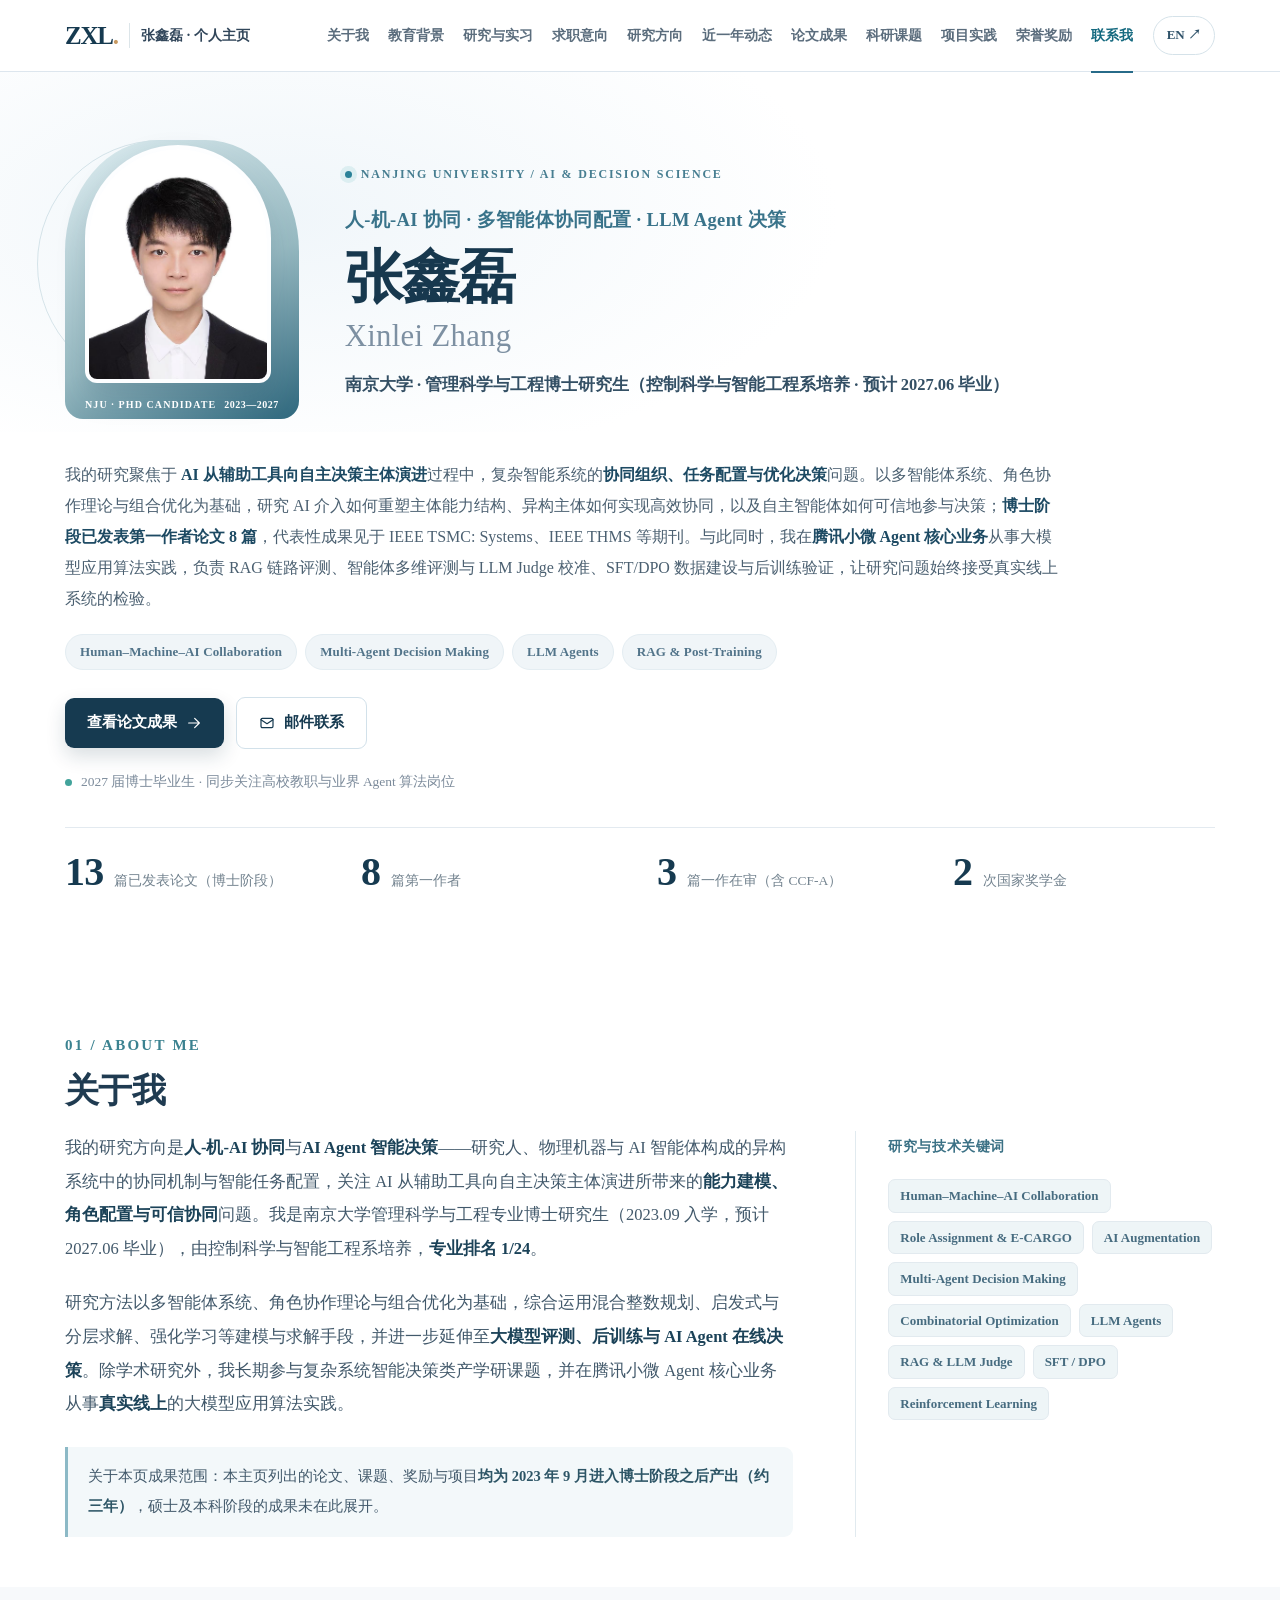
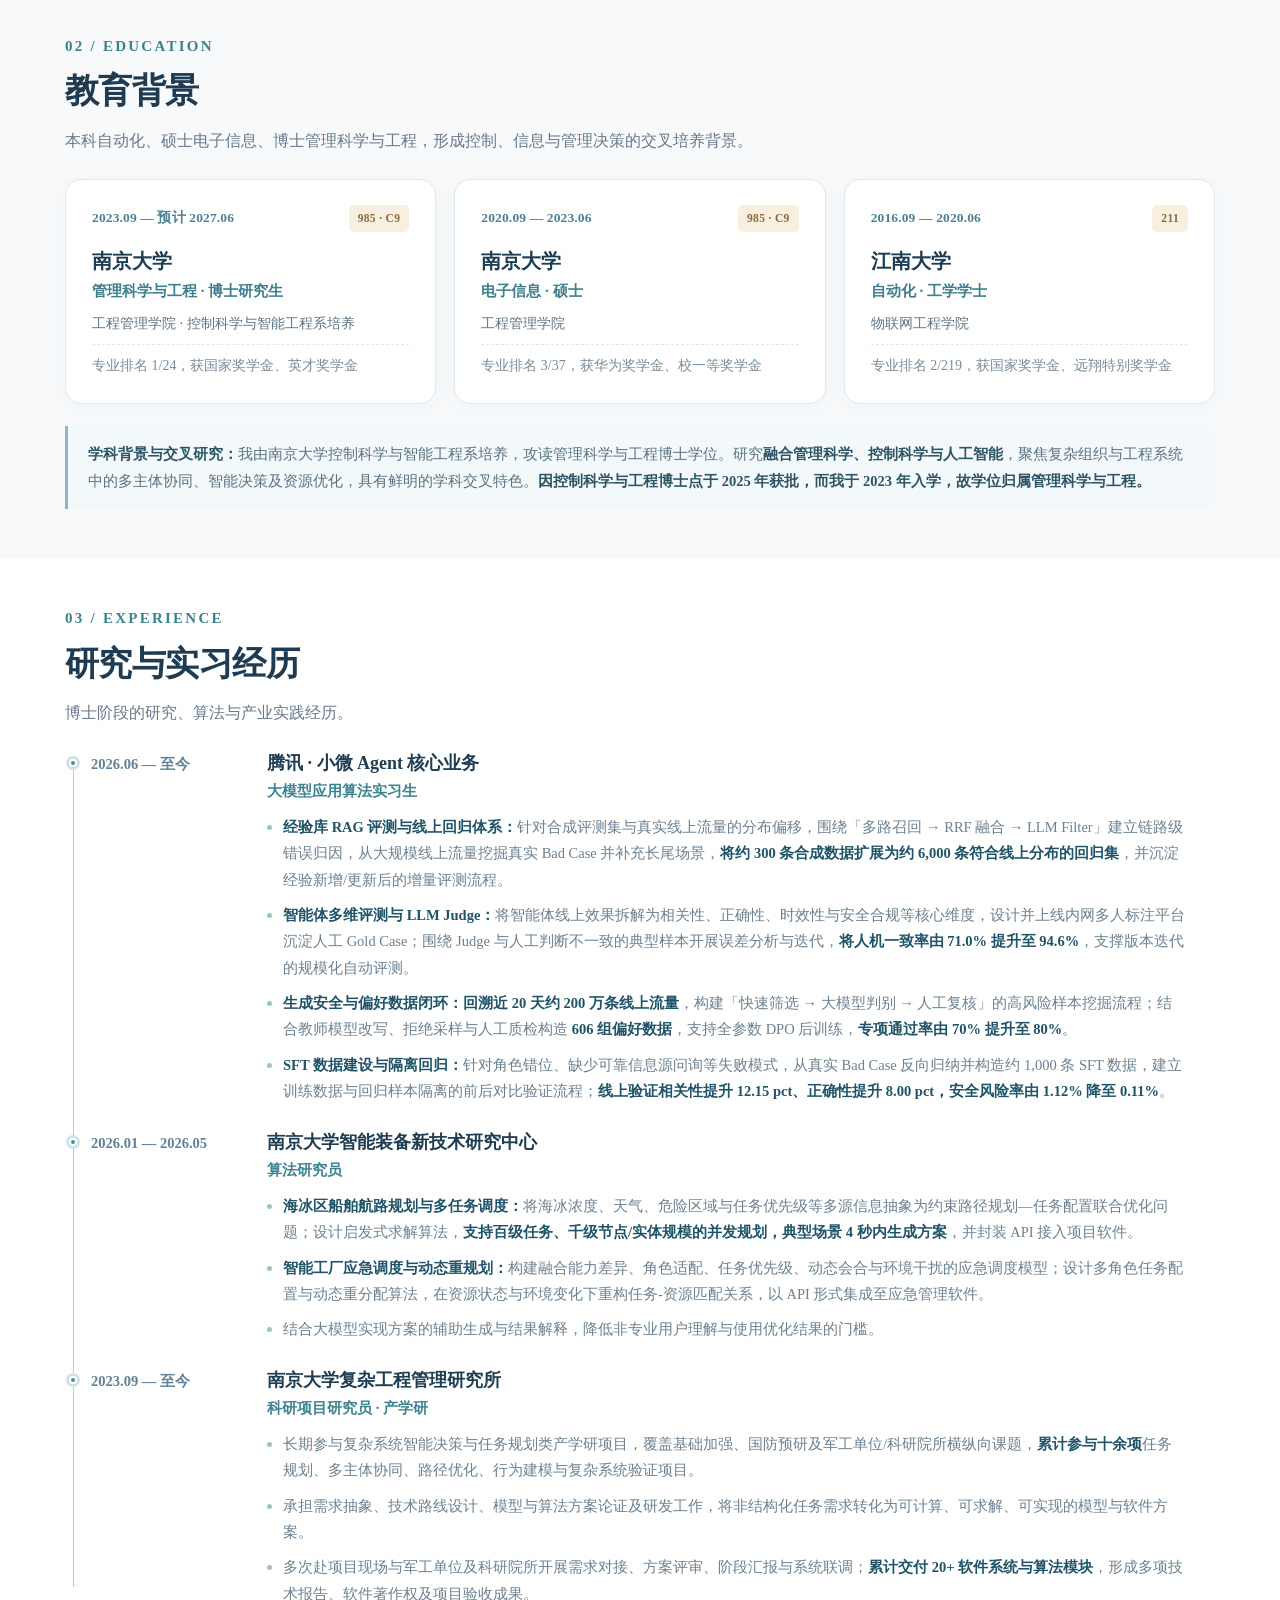
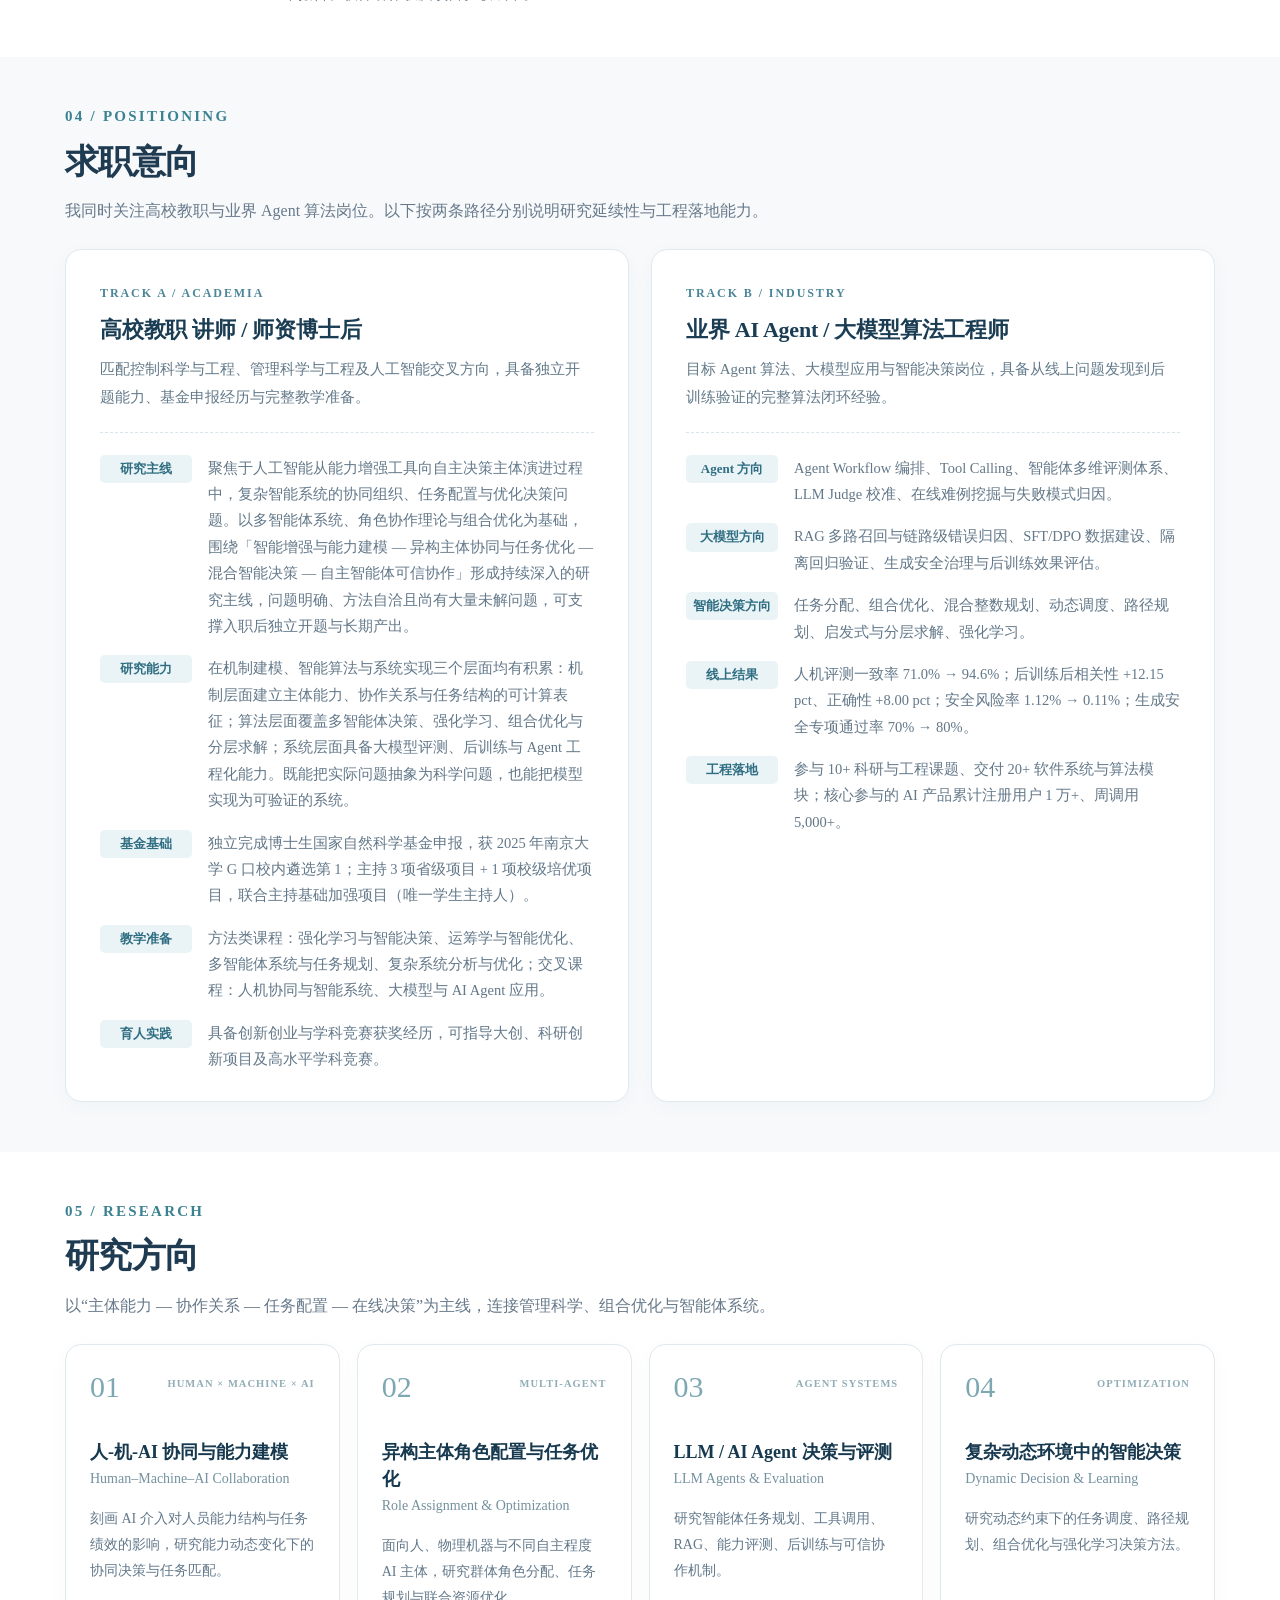
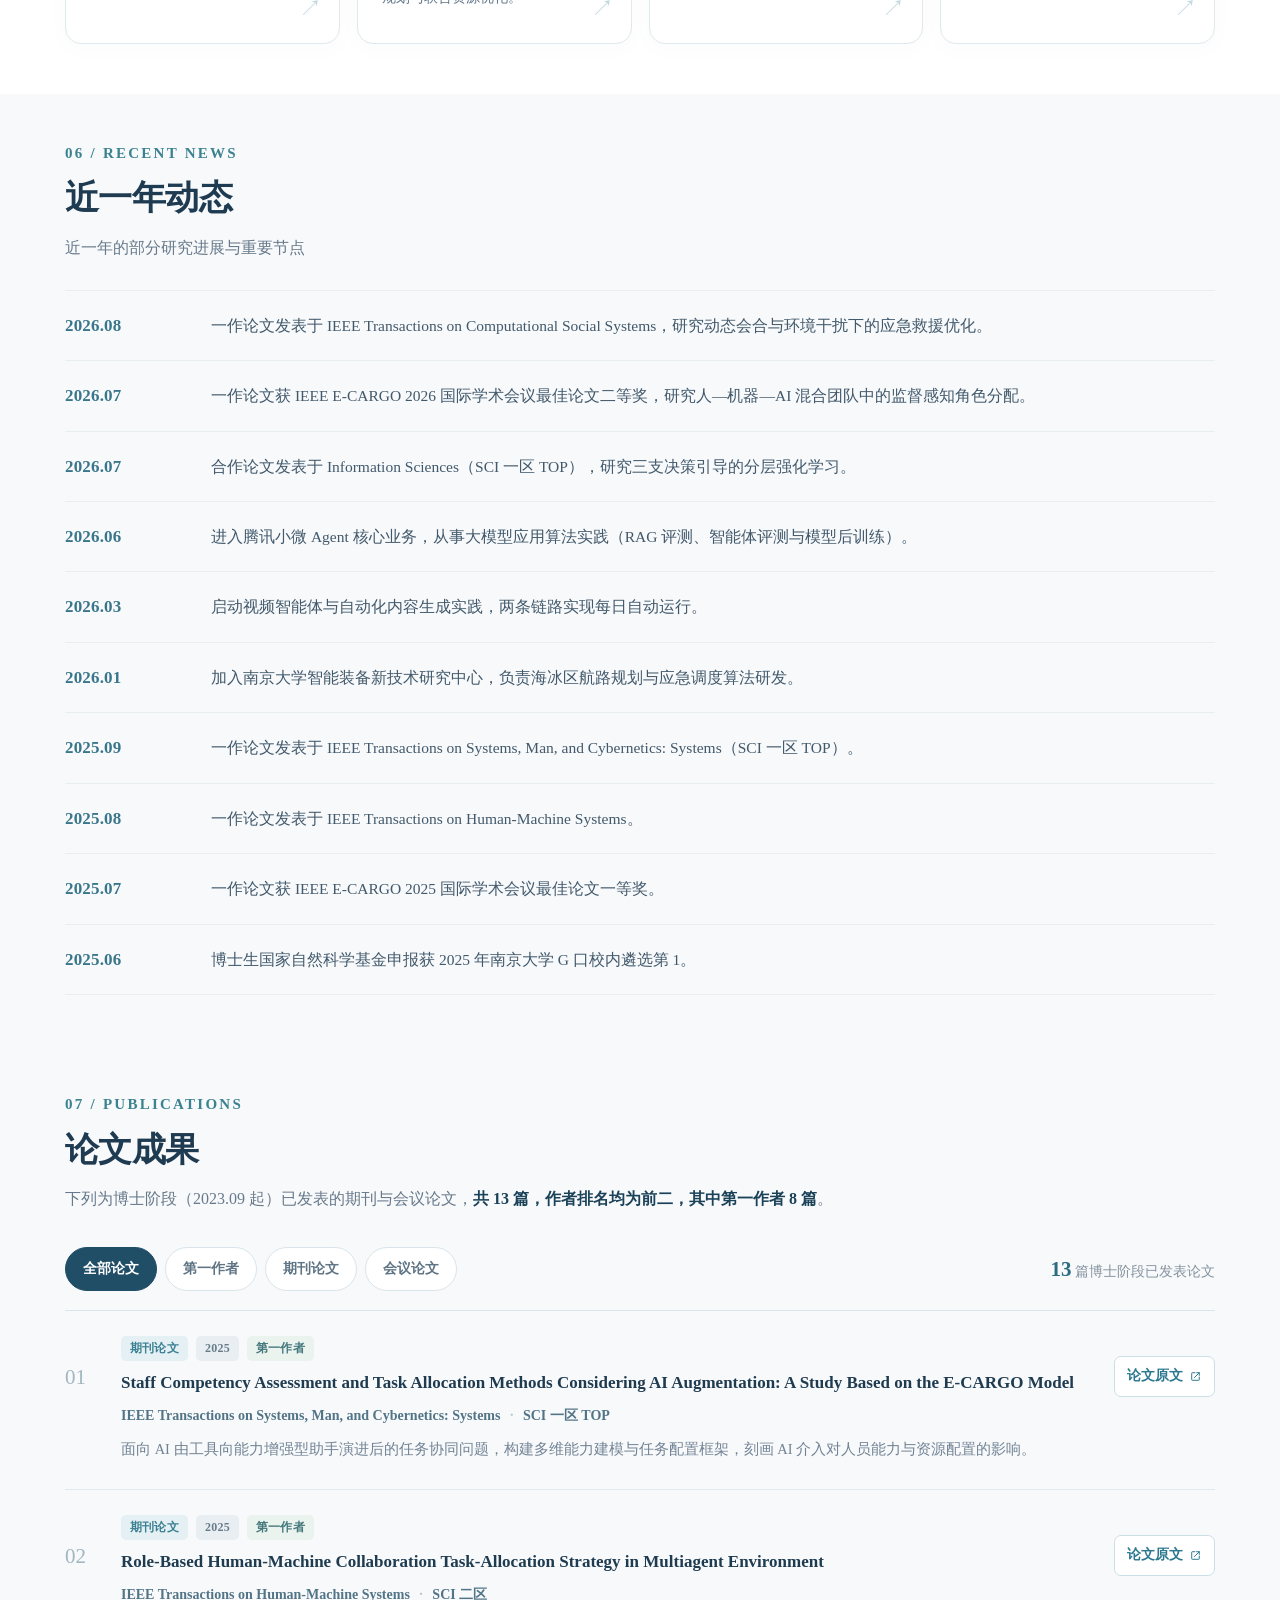
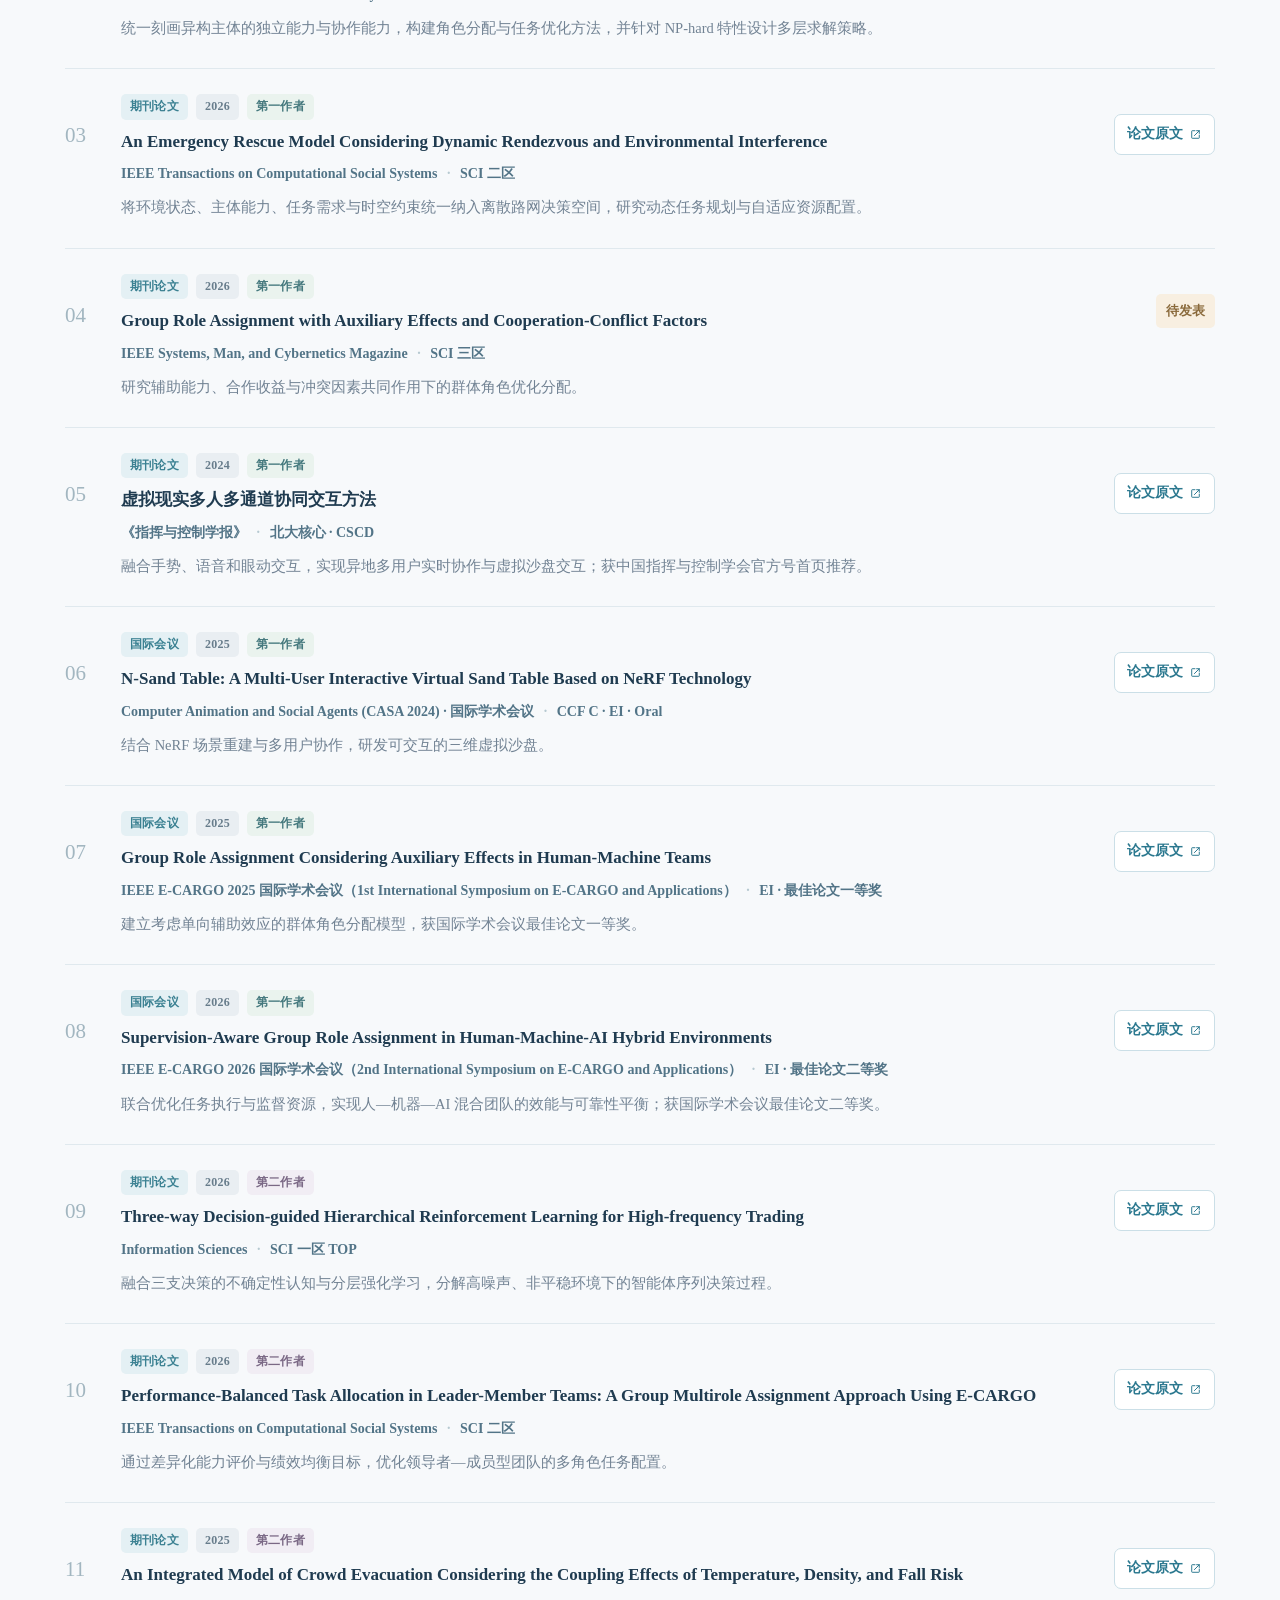
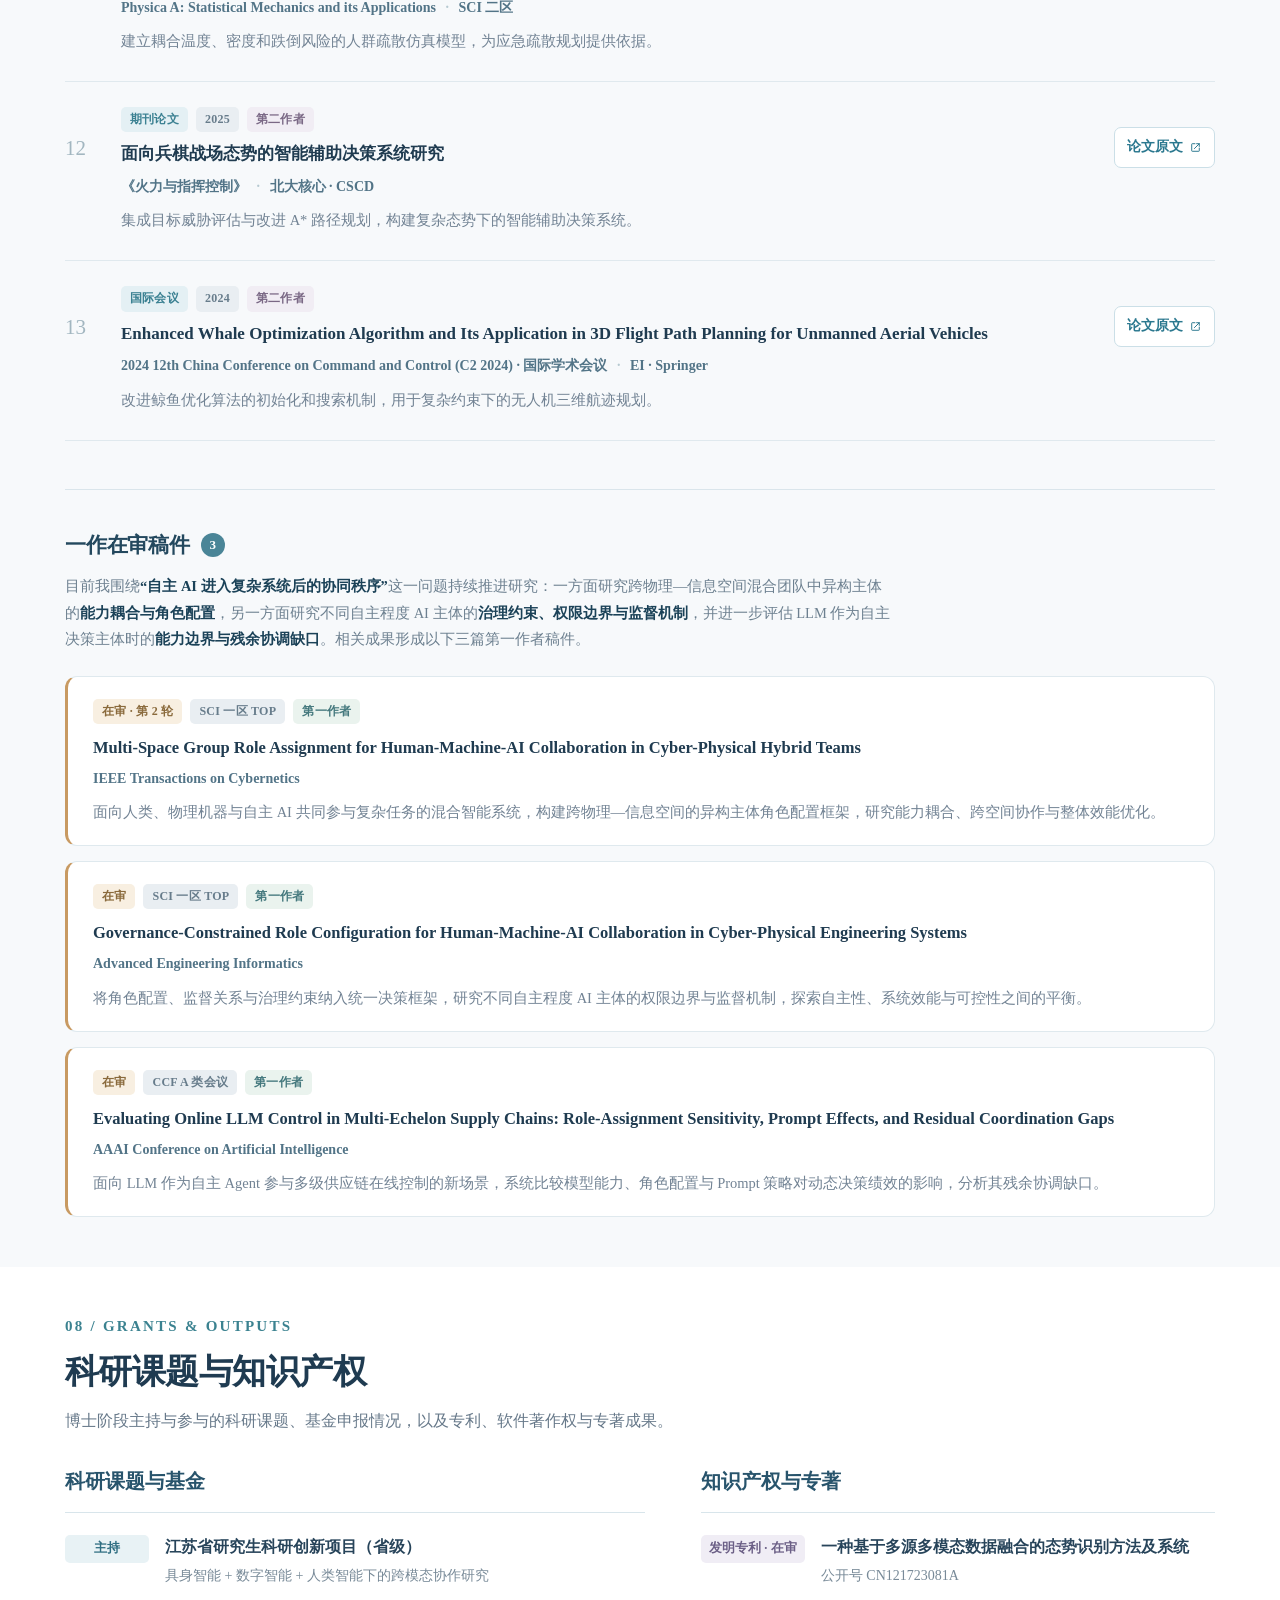
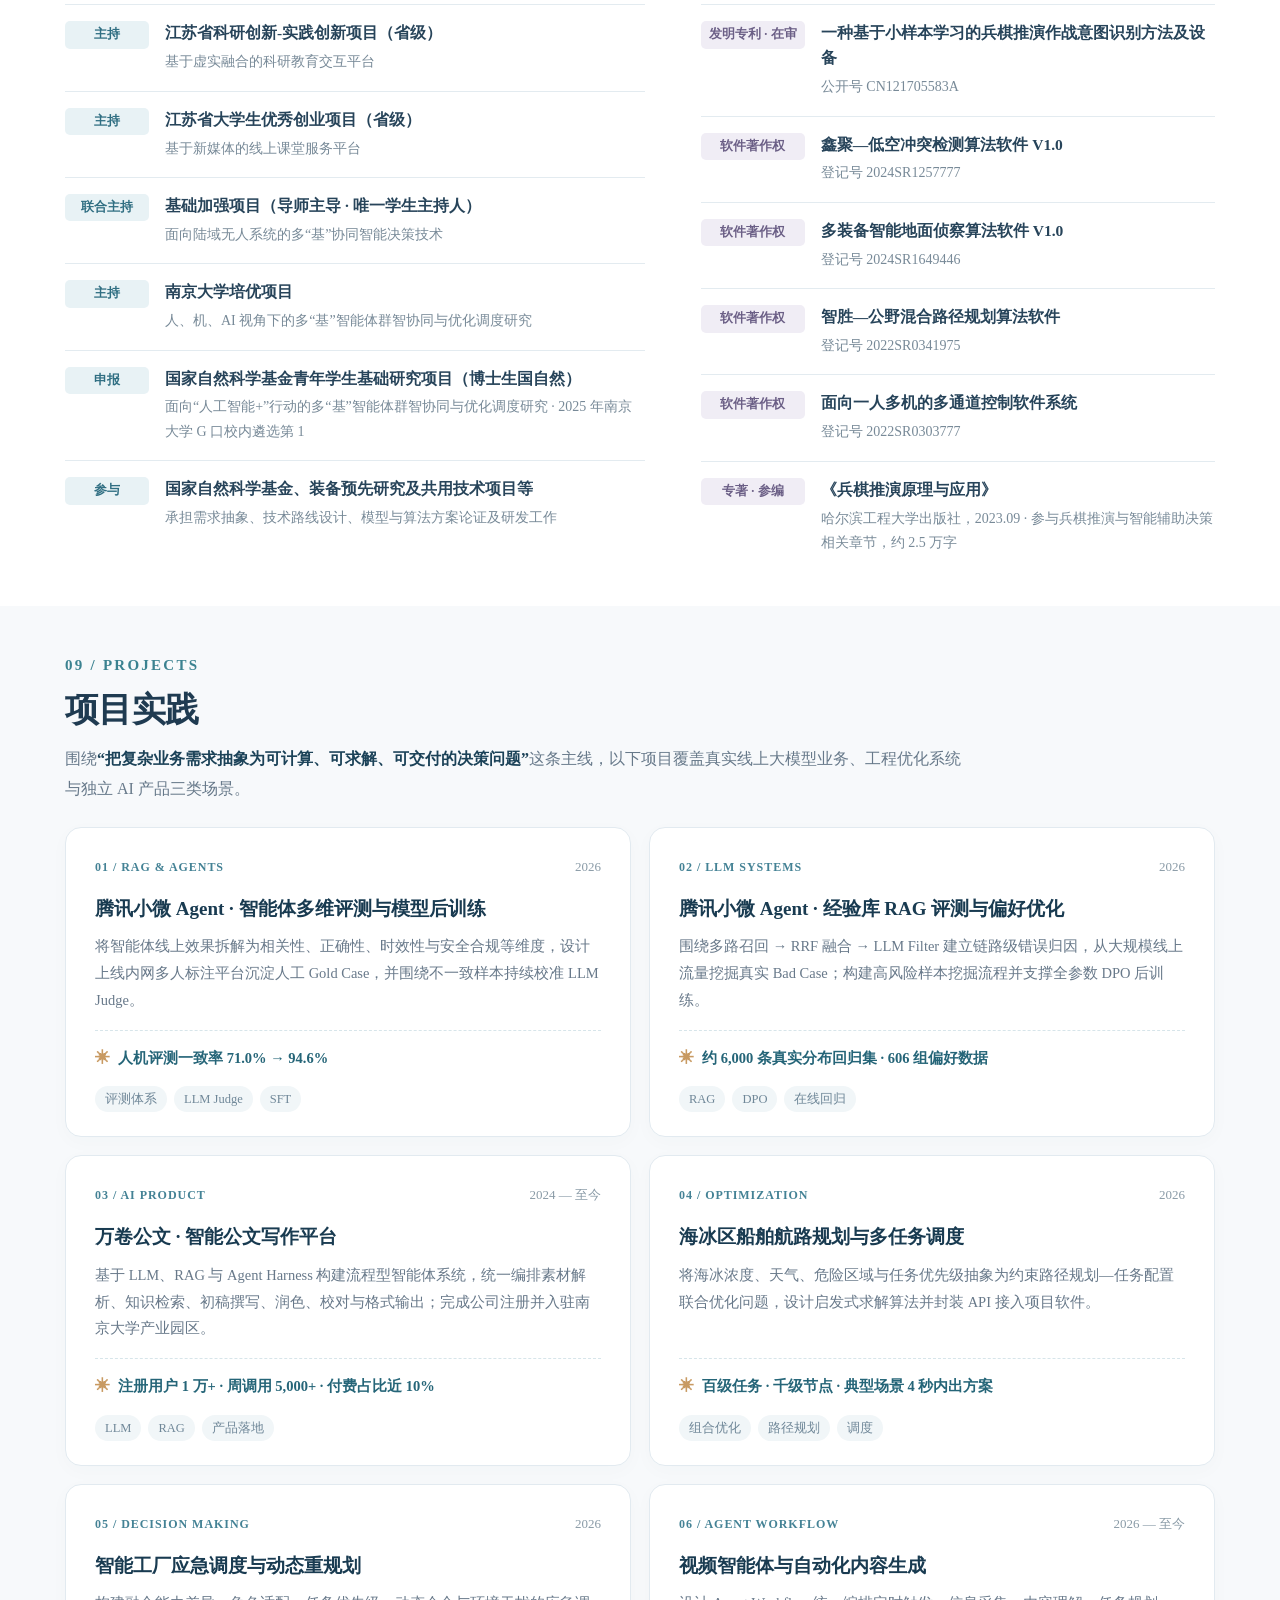
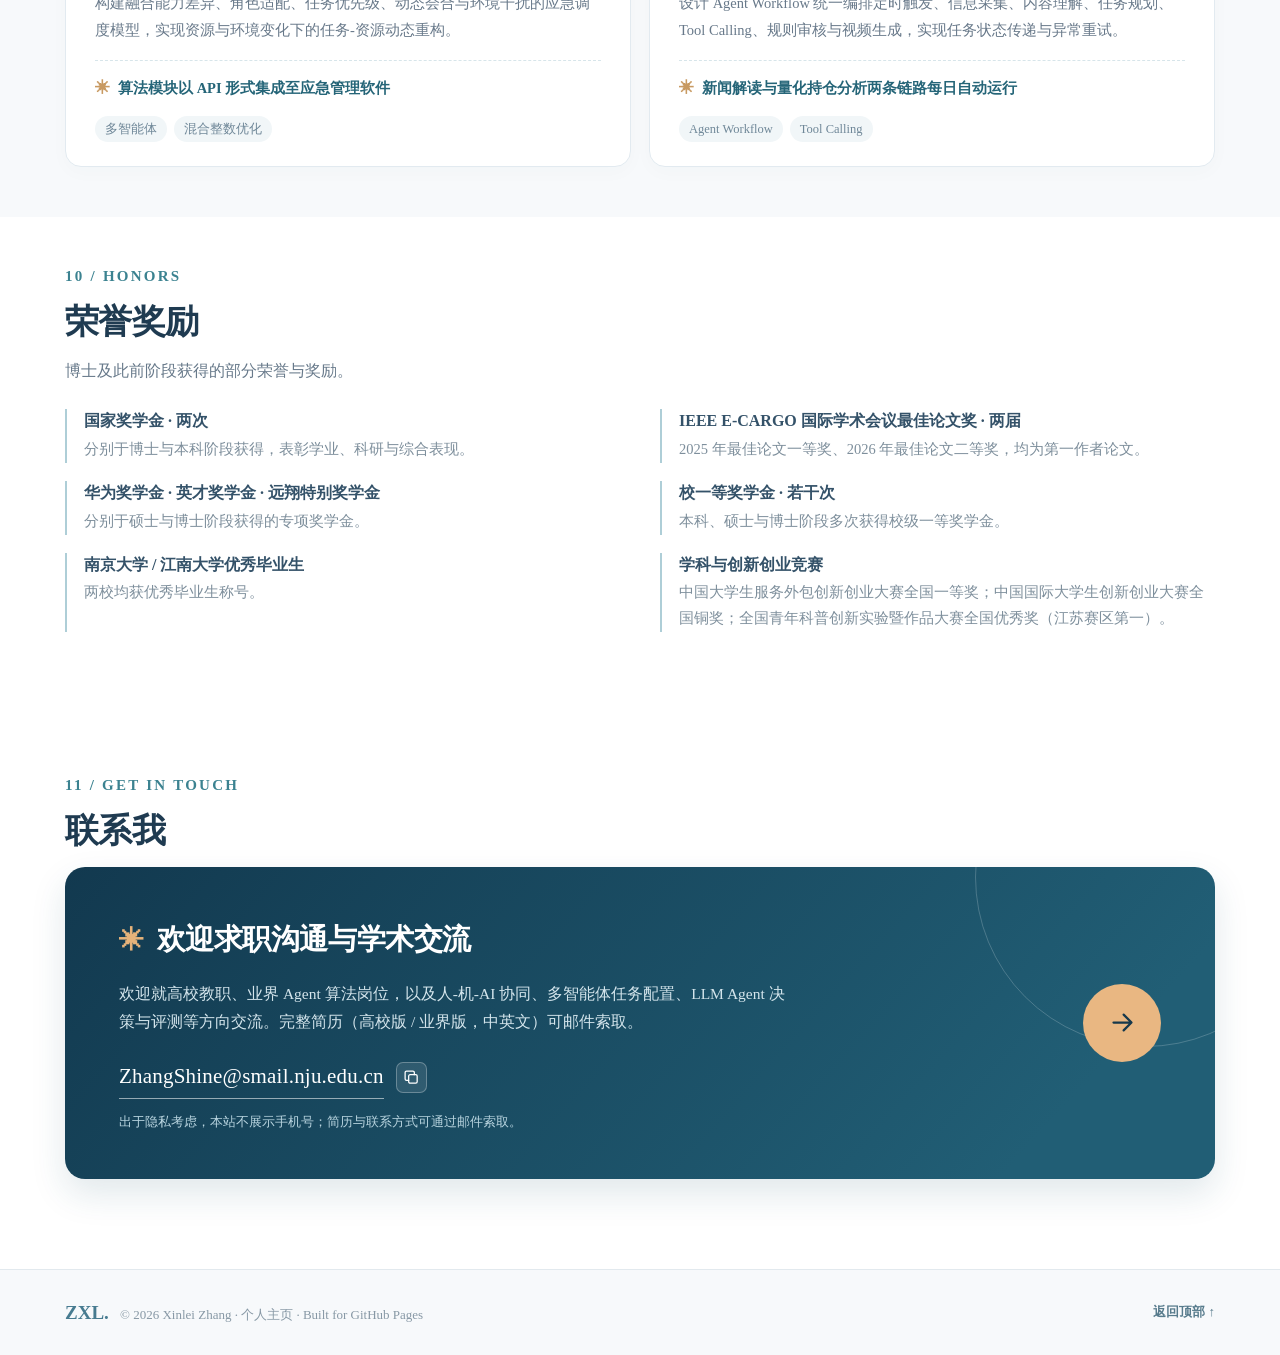
==== index.html @ 76f6b7c1 "个人主页首次发布" ====
<!doctype html>
<html lang="zh-CN">
<head>
<meta charset="UTF-8">
<meta name="viewport" content="width=device-width, initial-scale=1">
<meta name="description" content="我的研究聚焦于 AI 从辅助工具向自主决策主体演进过程中，复杂智能系统的协同组织、任务配置与优化决策问题。以多智能体系统、角色协作理论与组合优化为基础，研究 AI 介入如何重塑主体能力结构、异构主体如何实现高效协同，以及自主智能体如何可信地参与决策；博士阶段已发表第一作者论文 8 篇，代表性成果见于 IEEE TSMC: Systems、IEEE THMS 等期刊。与此同时，我在腾讯小微 Agent 核心业务从事大模型应用算法实践，负责 RAG 链路评测、智能体多维评测与 LLM Judge 校准、SFT/DPO 数据建设与后训练验证，让研究问题始终接受真实线上系统的检验。">
<meta name="theme-color" content="#f6f8fb">
<meta property="og:type" content="profile">
<meta property="og:title" content="张鑫磊 · 个人主页">
<meta property="og:description" content="我的研究聚焦于 AI 从辅助工具向自主决策主体演进过程中，复杂智能系统的协同组织、任务配置与优化决策问题。以多智能体系统、角色协作理论与组合优化为基础，研究 AI 介入如何重塑主体能力结构、异构主体如何实现高效协同，以及自主智能体如何可信地参与决策；博士阶段已发表第一作者论文 8 篇，代表性成果见于 IEEE TSMC: Systems、IEEE THMS 等期刊。与此同时，我在腾讯小微 Agent 核心业务从事大模型应用算法实践，负责 RAG 链路评测、智能体多维评测与 LLM Judge 校准、SFT/DPO 数据建设与后训练验证，让研究问题始终接受真实线上系统的检验。">
<meta property="og:image" content="assets/portrait.jpg">
<title>张鑫磊 · 个人主页</title>
<link rel="icon" type="image/svg+xml" href="assets/favicon.svg">
<link rel="stylesheet" href="style.css">
</head>
<body>
<a href="#main" class="skip-link">跳到主要内容</a>
<div class="reading-progress" id="progress" aria-hidden="true"></div>
<header class="site-header" id="top"><div class="header-inner container">
  <a href="#top" class="brand" aria-label="张鑫磊 home"><span class="brand-mark">ZXL<span class="brand-point">.</span></span><span class="brand-label">张鑫磊 · 个人主页</span></a>
  <nav class="site-nav" aria-label="Primary navigation"><a class="nav-link" href="#about">关于我</a><a class="nav-link" href="#education">教育背景</a><a class="nav-link" href="#experience">研究与实习</a><a class="nav-link" href="#positioning">求职意向</a><a class="nav-link" href="#research">研究方向</a><a class="nav-link" href="#news">近一年动态</a><a class="nav-link" href="#publications">论文成果</a><a class="nav-link" href="#grants">科研课题</a><a class="nav-link" href="#projects">项目实践</a><a class="nav-link" href="#honors">荣誉奖励</a><a class="nav-link" href="#contact">联系我</a></nav>
  <div class="header-actions"><a class="lang-toggle" href="en.html" aria-label="Switch language">EN<span aria-hidden="true"> ↗</span></a><button type="button" class="mobile-toggle" aria-controls="mobile-nav" aria-expanded="false" aria-label="Menu"><span></span><span></span><span></span></button></div>
</div><nav class="mobile-nav" id="mobile-nav" aria-label="Mobile navigation"><a class="nav-link" href="#about">关于我</a><a class="nav-link" href="#education">教育背景</a><a class="nav-link" href="#experience">研究与实习</a><a class="nav-link" href="#positioning">求职意向</a><a class="nav-link" href="#research">研究方向</a><a class="nav-link" href="#news">近一年动态</a><a class="nav-link" href="#publications">论文成果</a><a class="nav-link" href="#grants">科研课题</a><a class="nav-link" href="#projects">项目实践</a><a class="nav-link" href="#honors">荣誉奖励</a><a class="nav-link" href="#contact">联系我</a></nav></header>
<main id="main">
<section class="hero-section container" aria-labelledby="hero-title">
<div class="hero-head">
<div class="hero-visual"><div class="portrait-stage"><div class="portrait-frame"><img src="assets/portrait.jpg" alt="张鑫磊的证件照" width="750" height="1050" fetchpriority="high"></div><div class="portrait-bottom"><span class="portrait-mini">NJU · PHD CANDIDATE</span><span>2023—2027</span></div></div></div>
<div class="hero-identity">
<div class="eyebrow"><span class="eyebrow-dot"></span> NANJING UNIVERSITY  /  AI &amp; DECISION SCIENCE</div>
<div class="hero-introline">人-机-AI 协同 · 多智能体协同配置 · LLM Agent 决策</div>
<h1 id="hero-title">张鑫磊<span class="hero-english">Xinlei Zhang</span></h1>
<p class="hero-role">南京大学 · 管理科学与工程博士研究生（控制科学与智能工程系培养 · 预计 2027.06 毕业）</p>
</div></div>
<div class="hero-copy">
<p class="hero-description">我的研究聚焦于 <strong class="hl">AI 从辅助工具向自主决策主体演进</strong>过程中，复杂智能系统的<strong class="hl">协同组织、任务配置与优化决策</strong>问题。以多智能体系统、角色协作理论与组合优化为基础，研究 AI 介入如何重塑主体能力结构、异构主体如何实现高效协同，以及自主智能体如何可信地参与决策；<strong class="hl">博士阶段已发表第一作者论文 8 篇</strong>，代表性成果见于 IEEE TSMC: Systems、IEEE THMS 等期刊。与此同时，我在<strong class="hl">腾讯小微 Agent 核心业务</strong>从事大模型应用算法实践，负责 RAG 链路评测、智能体多维评测与 LLM Judge 校准、SFT/DPO 数据建设与后训练验证，让研究问题始终接受真实线上系统的检验。</p>
<div class="hero-tags"><span>Human–Machine–AI Collaboration</span><span>Multi-Agent Decision Making</span><span>LLM Agents</span><span>RAG &amp; Post-Training</span></div>
<div class="hero-actions"><a class="btn btn-primary" href="#publications">查看论文成果 <svg viewBox="0 0 24 24" aria-hidden="true"><path d="M4 12h16m-7-7 7 7-7 7"/></svg></a><a class="btn btn-outline" href="mailto:ZhangShine@smail.nju.edu.cn"><svg viewBox="0 0 24 24" aria-hidden="true"><rect x="3" y="5" width="18" height="14" rx="2"/><path d="m3 7 9 6 9-6"/></svg> 邮件联系</a></div>
<div class="hero-footnote"><span class="pulse"></span>2027 届博士毕业生 · 同步关注高校教职与业界 Agent 算法岗位</div>
</div>
<div class="hero-stats"><div class="stat"><strong>13</strong><span>篇已发表论文（博士阶段）</span></div><div class="stat"><strong>8</strong><span>篇第一作者</span></div><div class="stat"><strong>3</strong><span>篇一作在审（含 CCF-A）</span></div><div class="stat"><strong>2</strong><span>次国家奖学金</span></div></div></section>
<section id="about" class="section section-about"><div class="container">
<div class="section-header"><div class="section-number">01 / ABOUT ME</div><h2>关于我</h2></div><div class="about-layout"><div class="about-text"><p>我的研究方向是<strong class="hl">人-机-AI 协同</strong>与<strong class="hl">AI Agent 智能决策</strong>——研究人、物理机器与 AI 智能体构成的异构系统中的协同机制与智能任务配置，关注 AI 从辅助工具向自主决策主体演进所带来的<strong class="hl">能力建模、角色配置与可信协同</strong>问题。我是南京大学管理科学与工程专业博士研究生（2023.09 入学，预计 2027.06 毕业），由控制科学与智能工程系培养，<strong class="hl">专业排名 1/24</strong>。</p><p>研究方法以多智能体系统、角色协作理论与组合优化为基础，综合运用混合整数规划、启发式与分层求解、强化学习等建模与求解手段，并进一步延伸至<strong class="hl">大模型评测、后训练与 AI Agent 在线决策</strong>。除学术研究外，我长期参与复杂系统智能决策类产学研课题，并在腾讯小微 Agent 核心业务从事<strong class="hl">真实线上</strong>的大模型应用算法实践。</p><p class="stage-note">关于本页成果范围：本主页列出的论文、课题、奖励与项目<strong class="hl">均为 2023 年 9 月进入博士阶段之后产出（约三年）</strong>，硕士及本科阶段的成果未在此展开。</p></div><div class="about-aside"><span class="aside-heading">研究与技术关键词</span><div class="tag-cloud"><span>Human–Machine–AI Collaboration</span><span>Role Assignment &amp; E-CARGO</span><span>AI Augmentation</span><span>Multi-Agent Decision Making</span><span>Combinatorial Optimization</span><span>LLM Agents</span><span>RAG &amp; LLM Judge</span><span>SFT / DPO</span><span>Reinforcement Learning</span></div></div></div>
</div></section>
<section id="education" class="section section-soft"><div class="container">
<div class="section-header"><div class="section-number">02 / EDUCATION</div><h2>教育背景</h2></div><p class="section-lead">本科自动化、硕士电子信息、博士管理科学与工程，形成控制、信息与管理决策的交叉培养背景。</p><div class="edu-grid"><article class="edu-card"><div class="edu-top"><span class="edu-years">2023.09 — 预计 2027.06</span><span class="edu-badge">985 · C9</span></div><h3>南京大学</h3><div class="edu-degree">管理科学与工程 · 博士研究生</div><div class="edu-dept">工程管理学院 · 控制科学与智能工程系培养</div><p>专业排名 1/24，获国家奖学金、英才奖学金</p></article><article class="edu-card"><div class="edu-top"><span class="edu-years">2020.09 — 2023.06</span><span class="edu-badge">985 · C9</span></div><h3>南京大学</h3><div class="edu-degree">电子信息 · 硕士</div><div class="edu-dept">工程管理学院</div><p>专业排名 3/37，获华为奖学金、校一等奖学金</p></article><article class="edu-card"><div class="edu-top"><span class="edu-years">2016.09 — 2020.06</span><span class="edu-badge">211</span></div><h3>江南大学</h3><div class="edu-degree">自动化 · 工学学士</div><div class="edu-dept">物联网工程学院</div><p>专业排名 2/219，获国家奖学金、远翔特别奖学金</p></article></div><p class="stage-note edu-note"><strong class="hl">学科背景与交叉研究：</strong>我由南京大学控制科学与智能工程系培养，攻读管理科学与工程博士学位。研究<strong class="hl">融合管理科学、控制科学与人工智能</strong>，聚焦复杂组织与工程系统中的多主体协同、智能决策及资源优化，具有鲜明的学科交叉特色。<strong class="hl">因控制科学与工程博士点于 2025 年获批，而我于 2023 年入学，故学位归属管理科学与工程。</strong></p></div></section>
<section id="experience" class="section"><div class="container">
<div class="section-header"><div class="section-number">03 / EXPERIENCE</div><h2>研究与实习经历</h2></div><p class="section-lead">博士阶段的研究、算法与产业实践经历。</p><div class="timeline timeline-wide"><div class="timeline-item"><div class="timeline-date">2026.06 — 至今</div><div class="timeline-content"><h4>腾讯 · 小微 Agent 核心业务</h4><div class="timeline-role">大模型应用算法实习生</div><ul class="work-points"><li><strong class="hl">经验库 RAG 评测与线上回归体系：</strong>针对合成评测集与真实线上流量的分布偏移，围绕「多路召回 → RRF 融合 → LLM Filter」建立链路级错误归因，从大规模线上流量挖掘真实 Bad Case 并补充长尾场景，<strong class="hl">将约 300 条合成数据扩展为约 6,000 条符合线上分布的回归集</strong>，并沉淀经验新增/更新后的增量评测流程。</li><li><strong class="hl">智能体多维评测与 LLM Judge：</strong>将智能体线上效果拆解为相关性、正确性、时效性与安全合规等核心维度，设计并上线内网多人标注平台沉淀人工 Gold Case；围绕 Judge 与人工判断不一致的典型样本开展误差分析与迭代，<strong class="hl">将人机一致率由 71.0% 提升至 94.6%</strong>，支撑版本迭代的规模化自动评测。</li><li><strong class="hl">生成安全与偏好数据闭环：</strong><strong class="hl">回溯近 20 天约 200 万条线上流量</strong>，构建「快速筛选 → 大模型判别 → 人工复核」的高风险样本挖掘流程；结合教师模型改写、拒绝采样与人工质检构造 <strong class="hl">606 组偏好数据</strong>，支持全参数 DPO 后训练，<strong class="hl">专项通过率由 70% 提升至 80%</strong>。</li><li><strong class="hl">SFT 数据建设与隔离回归：</strong>针对角色错位、缺少可靠信息源问询等失败模式，从真实 Bad Case 反向归纳并构造约 1,000 条 SFT 数据，建立训练数据与回归样本隔离的前后对比验证流程；<strong class="hl">线上验证相关性提升 12.15 pct、正确性提升 8.00 pct，安全风险率由 1.12% 降至 0.11%</strong>。</li></ul></div></div><div class="timeline-item"><div class="timeline-date">2026.01 — 2026.05</div><div class="timeline-content"><h4>南京大学智能装备新技术研究中心</h4><div class="timeline-role">算法研究员</div><ul class="work-points"><li><strong class="hl">海冰区船舶航路规划与多任务调度：</strong>将海冰浓度、天气、危险区域与任务优先级等多源信息抽象为约束路径规划—任务配置联合优化问题；设计启发式求解算法，<strong class="hl">支持百级任务、千级节点/实体规模的并发规划，典型场景 4 秒内生成方案</strong>，并封装 API 接入项目软件。</li><li><strong class="hl">智能工厂应急调度与动态重规划：</strong>构建融合能力差异、角色适配、任务优先级、动态会合与环境干扰的应急调度模型；设计多角色任务配置与动态重分配算法，在资源状态与环境变化下重构任务-资源匹配关系，以 API 形式集成至应急管理软件。</li><li>结合大模型实现方案的辅助生成与结果解释，降低非专业用户理解与使用优化结果的门槛。</li></ul></div></div><div class="timeline-item"><div class="timeline-date">2023.09 — 至今</div><div class="timeline-content"><h4>南京大学复杂工程管理研究所</h4><div class="timeline-role">科研项目研究员 · 产学研</div><ul class="work-points"><li>长期参与复杂系统智能决策与任务规划类产学研项目，覆盖基础加强、国防预研及军工单位/科研院所横纵向课题，<strong class="hl">累计参与十余项</strong>任务规划、多主体协同、路径优化、行为建模与复杂系统验证项目。</li><li>承担需求抽象、技术路线设计、模型与算法方案论证及研发工作，将非结构化任务需求转化为可计算、可求解、可实现的模型与软件方案。</li><li>多次赴项目现场与军工单位及科研院所开展需求对接、方案评审、阶段汇报与系统联调；<strong class="hl">累计交付 20+ 软件系统与算法模块</strong>，形成多项技术报告、软件著作权及项目验收成果。</li></ul></div></div></div></div></section>
<section id="positioning" class="section section-soft"><div class="container">
<div class="section-header"><div class="section-number">04 / POSITIONING</div><h2>求职意向</h2></div><p class="section-lead">我同时关注高校教职与业界 Agent 算法岗位。以下按两条路径分别说明研究延续性与工程落地能力。</p><div class="track-grid"><article class="track-card"><div class="track-eyebrow">TRACK A / ACADEMIA</div><h3>高校教职 讲师 / 师资博士后</h3><p class="track-summary">匹配控制科学与工程、管理科学与工程及人工智能交叉方向，具备独立开题能力、基金申报经历与完整教学准备。</p><ul class="track-list"><li><span class="track-label">研究主线</span><p>聚焦于人工智能从能力增强工具向自主决策主体演进过程中，复杂智能系统的协同组织、任务配置与优化决策问题。以多智能体系统、角色协作理论与组合优化为基础，围绕「智能增强与能力建模 — 异构主体协同与任务优化 — 混合智能决策 — 自主智能体可信协作」形成持续深入的研究主线，问题明确、方法自洽且尚有大量未解问题，可支撑入职后独立开题与长期产出。</p></li><li><span class="track-label">研究能力</span><p>在机制建模、智能算法与系统实现三个层面均有积累：机制层面建立主体能力、协作关系与任务结构的可计算表征；算法层面覆盖多智能体决策、强化学习、组合优化与分层求解；系统层面具备大模型评测、后训练与 Agent 工程化能力。既能把实际问题抽象为科学问题，也能把模型实现为可验证的系统。</p></li><li><span class="track-label">基金基础</span><p>独立完成博士生国家自然科学基金申报，获 2025 年南京大学 G 口校内遴选第 1；主持 3 项省级项目 + 1 项校级培优项目，联合主持基础加强项目（唯一学生主持人）。</p></li><li><span class="track-label">教学准备</span><p>方法类课程：强化学习与智能决策、运筹学与智能优化、多智能体系统与任务规划、复杂系统分析与优化；交叉课程：人机协同与智能系统、大模型与 AI Agent 应用。</p></li><li><span class="track-label">育人实践</span><p>具备创新创业与学科竞赛获奖经历，可指导大创、科研创新项目及高水平学科竞赛。</p></li></ul></article><article class="track-card"><div class="track-eyebrow">TRACK B / INDUSTRY</div><h3>业界 AI Agent / 大模型算法工程师</h3><p class="track-summary">目标 Agent 算法、大模型应用与智能决策岗位，具备从线上问题发现到后训练验证的完整算法闭环经验。</p><ul class="track-list"><li><span class="track-label">Agent 方向</span><p>Agent Workflow 编排、Tool Calling、智能体多维评测体系、LLM Judge 校准、在线难例挖掘与失败模式归因。</p></li><li><span class="track-label">大模型方向</span><p>RAG 多路召回与链路级错误归因、SFT/DPO 数据建设、隔离回归验证、生成安全治理与后训练效果评估。</p></li><li><span class="track-label">智能决策方向</span><p>任务分配、组合优化、混合整数规划、动态调度、路径规划、启发式与分层求解、强化学习。</p></li><li><span class="track-label">线上结果</span><p>人机评测一致率 71.0% → 94.6%；后训练后相关性 +12.15 pct、正确性 +8.00 pct；安全风险率 1.12% → 0.11%；生成安全专项通过率 70% → 80%。</p></li><li><span class="track-label">工程落地</span><p>参与 10+ 科研与工程课题、交付 20+ 软件系统与算法模块；核心参与的 AI 产品累计注册用户 1 万+、周调用 5,000+。</p></li></ul></article></div></div></section>
<section id="research" class="section"><div class="container">
<div class="section-header"><div class="section-number">05 / RESEARCH</div><h2>研究方向</h2></div><p class="section-lead">以“主体能力 — 协作关系 — 任务配置 — 在线决策”为主线，连接管理科学、组合优化与智能体系统。</p><div class="research-grid"><article class="research-card"><div class="research-index">01 <span>HUMAN × MACHINE × AI</span></div><h3>人-机-AI 协同与能力建模</h3><p class="research-en">Human–Machine–AI Collaboration</p><p class="research-desc">刻画 AI 介入对人员能力结构与任务绩效的影响，研究能力动态变化下的协同决策与任务匹配。</p><span class="card-corner" aria-hidden="true">↗</span></article><article class="research-card"><div class="research-index">02 <span>MULTI-AGENT</span></div><h3>异构主体角色配置与任务优化</h3><p class="research-en">Role Assignment &amp; Optimization</p><p class="research-desc">面向人、物理机器与不同自主程度 AI 主体，研究群体角色分配、任务规划与联合资源优化。</p><span class="card-corner" aria-hidden="true">↗</span></article><article class="research-card"><div class="research-index">03 <span>AGENT SYSTEMS</span></div><h3>LLM / AI Agent 决策与评测</h3><p class="research-en">LLM Agents &amp; Evaluation</p><p class="research-desc">研究智能体任务规划、工具调用、RAG、能力评测、后训练与可信协作机制。</p><span class="card-corner" aria-hidden="true">↗</span></article><article class="research-card"><div class="research-index">04 <span>OPTIMIZATION</span></div><h3>复杂动态环境中的智能决策</h3><p class="research-en">Dynamic Decision &amp; Learning</p><p class="research-desc">研究动态约束下的任务调度、路径规划、组合优化与强化学习决策方法。</p><span class="card-corner" aria-hidden="true">↗</span></article></div></div></section>
<section id="news" class="section section-soft"><div class="container"><div class="section-header"><div class="section-number">06 / RECENT NEWS</div><h2>近一年动态</h2></div><p class="section-lead">近一年的部分研究进展与重要节点</p><ol class="news-list"><li class="news-item"><time>2026.08</time><p>一作论文发表于 IEEE Transactions on Computational Social Systems，研究动态会合与环境干扰下的应急救援优化。</p></li><li class="news-item"><time>2026.07</time><p>一作论文获 IEEE E-CARGO 2026 国际学术会议最佳论文二等奖，研究人—机器—AI 混合团队中的监督感知角色分配。</p></li><li class="news-item"><time>2026.07</time><p>合作论文发表于 Information Sciences（SCI 一区 TOP），研究三支决策引导的分层强化学习。</p></li><li class="news-item"><time>2026.06</time><p>进入腾讯小微 Agent 核心业务，从事大模型应用算法实践（RAG 评测、智能体评测与模型后训练）。</p></li><li class="news-item"><time>2026.03</time><p>启动视频智能体与自动化内容生成实践，两条链路实现每日自动运行。</p></li><li class="news-item"><time>2026.01</time><p>加入南京大学智能装备新技术研究中心，负责海冰区航路规划与应急调度算法研发。</p></li><li class="news-item"><time>2025.09</time><p>一作论文发表于 IEEE Transactions on Systems, Man, and Cybernetics: Systems（SCI 一区 TOP）。</p></li><li class="news-item"><time>2025.08</time><p>一作论文发表于 IEEE Transactions on Human-Machine Systems。</p></li><li class="news-item"><time>2025.07</time><p>一作论文获 IEEE E-CARGO 2025 国际学术会议最佳论文一等奖。</p></li><li class="news-item"><time>2025.06</time><p>博士生国家自然科学基金申报获 2025 年南京大学 G 口校内遴选第 1。</p></li></ol></div></section>
<section id="publications" class="section section-soft"><div class="container">
<div class="section-header"><div class="section-number">07 / PUBLICATIONS</div><h2>论文成果</h2></div><p class="section-lead">下列为博士阶段（2023.09 起）已发表的期刊与会议论文，<strong class="hl">共 13 篇，作者排名均为前二，其中第一作者 8 篇</strong>。</p><div class="pub-toolbar"><div class="pub-filters" role="group" aria-label="Publication filters"><button class="filter-btn active" data-filter="all" aria-pressed="true">全部论文</button><button class="filter-btn" data-filter="first" aria-pressed="false">第一作者</button><button class="filter-btn" data-filter="journal" aria-pressed="false">期刊论文</button><button class="filter-btn" data-filter="conference" aria-pressed="false">会议论文</button></div><div class="pub-total"><b id="pub-count">13</b> 篇博士阶段已发表论文</div></div>
<div class="paper-list" id="paper-list"><article class="paper-card" data-category="journal first">
<div class="paper-number">01</div><div class="paper-main"><div class="paper-top"><span class="paper-type">期刊论文</span><span class="paper-year">2025</span><span class="paper-author first">第一作者</span></div>
<h3>Staff Competency Assessment and Task Allocation Methods Considering AI Augmentation: A Study Based on the E-CARGO Model</h3><div class="paper-venue">IEEE Transactions on Systems, Man, and Cybernetics: Systems <span class="venue-separator">·</span> SCI 一区 TOP</div><p class="paper-abstract">面向 AI 由工具向能力增强型助手演进后的任务协同问题，构建多维能力建模与任务配置框架，刻画 AI 介入对人员能力与资源配置的影响。</p></div><div class="paper-action"><a class="paper-link" href="https://doi.org/10.1109/TSMC.2025.3599525" target="_blank" rel="noopener noreferrer">论文原文<svg viewBox="0 0 24 24" aria-hidden="true"><path d="M14 5h5v5M19 5l-9 9"/><path d="M19 13v5a1 1 0 0 1-1 1H6a1 1 0 0 1-1-1V6a1 1 0 0 1 1-1h5"/></svg></a></div>
</article><article class="paper-card" data-category="journal first">
<div class="paper-number">02</div><div class="paper-main"><div class="paper-top"><span class="paper-type">期刊论文</span><span class="paper-year">2025</span><span class="paper-author first">第一作者</span></div>
<h3>Role-Based Human-Machine Collaboration Task-Allocation Strategy in Multiagent Environment</h3><div class="paper-venue">IEEE Transactions on Human-Machine Systems <span class="venue-separator">·</span> SCI 二区</div><p class="paper-abstract">统一刻画异构主体的独立能力与协作能力，构建角色分配与任务优化方法，并针对 NP-hard 特性设计多层求解策略。</p></div><div class="paper-action"><a class="paper-link" href="https://doi.org/10.1109/THMS.2025.3591603" target="_blank" rel="noopener noreferrer">论文原文<svg viewBox="0 0 24 24" aria-hidden="true"><path d="M14 5h5v5M19 5l-9 9"/><path d="M19 13v5a1 1 0 0 1-1 1H6a1 1 0 0 1-1-1V6a1 1 0 0 1 1-1h5"/></svg></a></div>
</article><article class="paper-card" data-category="journal first">
<div class="paper-number">03</div><div class="paper-main"><div class="paper-top"><span class="paper-type">期刊论文</span><span class="paper-year">2026</span><span class="paper-author first">第一作者</span></div>
<h3>An Emergency Rescue Model Considering Dynamic Rendezvous and Environmental Interference</h3><div class="paper-venue">IEEE Transactions on Computational Social Systems <span class="venue-separator">·</span> SCI 二区</div><p class="paper-abstract">将环境状态、主体能力、任务需求与时空约束统一纳入离散路网决策空间，研究动态任务规划与自适应资源配置。</p></div><div class="paper-action"><a class="paper-link" href="https://doi.org/10.1109/TCSS.2026.3724942" target="_blank" rel="noopener noreferrer">论文原文<svg viewBox="0 0 24 24" aria-hidden="true"><path d="M14 5h5v5M19 5l-9 9"/><path d="M19 13v5a1 1 0 0 1-1 1H6a1 1 0 0 1-1-1V6a1 1 0 0 1 1-1h5"/></svg></a></div>
</article><article class="paper-card" data-category="journal first">
<div class="paper-number">04</div><div class="paper-main"><div class="paper-top"><span class="paper-type">期刊论文</span><span class="paper-year">2026</span><span class="paper-author first">第一作者</span></div>
<h3>Group Role Assignment with Auxiliary Effects and Cooperation-Conflict Factors</h3><div class="paper-venue">IEEE Systems, Man, and Cybernetics Magazine <span class="venue-separator">·</span> SCI 三区</div><p class="paper-abstract">研究辅助能力、合作收益与冲突因素共同作用下的群体角色优化分配。</p></div><div class="paper-action"><span class="paper-no-link">待发表</span></div>
</article><article class="paper-card" data-category="journal first">
<div class="paper-number">05</div><div class="paper-main"><div class="paper-top"><span class="paper-type">期刊论文</span><span class="paper-year">2024</span><span class="paper-author first">第一作者</span></div>
<h3>虚拟现实多人多通道协同交互方法</h3><div class="paper-venue">《指挥与控制学报》 <span class="venue-separator">·</span> 北大核心 · CSCD</div><p class="paper-abstract">融合手势、语音和眼动交互，实现异地多用户实时协作与虚拟沙盘交互；获中国指挥与控制学会官方号首页推荐。</p></div><div class="paper-action"><a class="paper-link" href="https://doi.org/10.3969/j.issn.2096-0204.2024.03.0319" target="_blank" rel="noopener noreferrer">论文原文<svg viewBox="0 0 24 24" aria-hidden="true"><path d="M14 5h5v5M19 5l-9 9"/><path d="M19 13v5a1 1 0 0 1-1 1H6a1 1 0 0 1-1-1V6a1 1 0 0 1 1-1h5"/></svg></a></div>
</article><article class="paper-card" data-category="conference first">
<div class="paper-number">06</div><div class="paper-main"><div class="paper-top"><span class="paper-type">国际会议</span><span class="paper-year">2025</span><span class="paper-author first">第一作者</span></div>
<h3>N-Sand Table: A Multi-User Interactive Virtual Sand Table Based on NeRF Technology</h3><div class="paper-venue">Computer Animation and Social Agents (CASA 2024) · 国际学术会议 <span class="venue-separator">·</span> CCF C · EI · Oral</div><p class="paper-abstract">结合 NeRF 场景重建与多用户协作，研发可交互的三维虚拟沙盘。</p></div><div class="paper-action"><a class="paper-link" href="https://doi.org/10.1007/978-981-96-2684-7_3" target="_blank" rel="noopener noreferrer">论文原文<svg viewBox="0 0 24 24" aria-hidden="true"><path d="M14 5h5v5M19 5l-9 9"/><path d="M19 13v5a1 1 0 0 1-1 1H6a1 1 0 0 1-1-1V6a1 1 0 0 1 1-1h5"/></svg></a></div>
</article><article class="paper-card" data-category="conference first">
<div class="paper-number">07</div><div class="paper-main"><div class="paper-top"><span class="paper-type">国际会议</span><span class="paper-year">2025</span><span class="paper-author first">第一作者</span></div>
<h3>Group Role Assignment Considering Auxiliary Effects in Human-Machine Teams</h3><div class="paper-venue">IEEE E-CARGO 2025 国际学术会议（1st International Symposium on E-CARGO and Applications） <span class="venue-separator">·</span> EI · 最佳论文一等奖</div><p class="paper-abstract">建立考虑单向辅助效应的群体角色分配模型，获国际学术会议最佳论文一等奖。</p></div><div class="paper-action"><a class="paper-link" href="https://doi.org/10.1109/E-CARGO65996.2025.11139227" target="_blank" rel="noopener noreferrer">论文原文<svg viewBox="0 0 24 24" aria-hidden="true"><path d="M14 5h5v5M19 5l-9 9"/><path d="M19 13v5a1 1 0 0 1-1 1H6a1 1 0 0 1-1-1V6a1 1 0 0 1 1-1h5"/></svg></a></div>
</article><article class="paper-card" data-category="conference first">
<div class="paper-number">08</div><div class="paper-main"><div class="paper-top"><span class="paper-type">国际会议</span><span class="paper-year">2026</span><span class="paper-author first">第一作者</span></div>
<h3>Supervision-Aware Group Role Assignment in Human-Machine-AI Hybrid Environments</h3><div class="paper-venue">IEEE E-CARGO 2026 国际学术会议（2nd International Symposium on E-CARGO and Applications） <span class="venue-separator">·</span> EI · 最佳论文二等奖</div><p class="paper-abstract">联合优化任务执行与监督资源，实现人—机器—AI 混合团队的效能与可靠性平衡；获国际学术会议最佳论文二等奖。</p></div><div class="paper-action"><a class="paper-link" href="https://doi.org/10.1109/E-CARGO70110.2026.11670812" target="_blank" rel="noopener noreferrer">论文原文<svg viewBox="0 0 24 24" aria-hidden="true"><path d="M14 5h5v5M19 5l-9 9"/><path d="M19 13v5a1 1 0 0 1-1 1H6a1 1 0 0 1-1-1V6a1 1 0 0 1 1-1h5"/></svg></a></div>
</article><article class="paper-card" data-category="journal second">
<div class="paper-number">09</div><div class="paper-main"><div class="paper-top"><span class="paper-type">期刊论文</span><span class="paper-year">2026</span><span class="paper-author second">第二作者</span></div>
<h3>Three-way Decision-guided Hierarchical Reinforcement Learning for High-frequency Trading</h3><div class="paper-venue">Information Sciences <span class="venue-separator">·</span> SCI 一区 TOP</div><p class="paper-abstract">融合三支决策的不确定性认知与分层强化学习，分解高噪声、非平稳环境下的智能体序列决策过程。</p></div><div class="paper-action"><a class="paper-link" href="https://doi.org/10.1016/j.ins.2026.123880" target="_blank" rel="noopener noreferrer">论文原文<svg viewBox="0 0 24 24" aria-hidden="true"><path d="M14 5h5v5M19 5l-9 9"/><path d="M19 13v5a1 1 0 0 1-1 1H6a1 1 0 0 1-1-1V6a1 1 0 0 1 1-1h5"/></svg></a></div>
</article><article class="paper-card" data-category="journal second">
<div class="paper-number">10</div><div class="paper-main"><div class="paper-top"><span class="paper-type">期刊论文</span><span class="paper-year">2026</span><span class="paper-author second">第二作者</span></div>
<h3>Performance-Balanced Task Allocation in Leader-Member Teams: A Group Multirole Assignment Approach Using E-CARGO</h3><div class="paper-venue">IEEE Transactions on Computational Social Systems <span class="venue-separator">·</span> SCI 二区</div><p class="paper-abstract">通过差异化能力评价与绩效均衡目标，优化领导者—成员型团队的多角色任务配置。</p></div><div class="paper-action"><a class="paper-link" href="https://doi.org/10.1109/TCSS.2026.3668139" target="_blank" rel="noopener noreferrer">论文原文<svg viewBox="0 0 24 24" aria-hidden="true"><path d="M14 5h5v5M19 5l-9 9"/><path d="M19 13v5a1 1 0 0 1-1 1H6a1 1 0 0 1-1-1V6a1 1 0 0 1 1-1h5"/></svg></a></div>
</article><article class="paper-card" data-category="journal second">
<div class="paper-number">11</div><div class="paper-main"><div class="paper-top"><span class="paper-type">期刊论文</span><span class="paper-year">2025</span><span class="paper-author second">第二作者</span></div>
<h3>An Integrated Model of Crowd Evacuation Considering the Coupling Effects of Temperature, Density, and Fall Risk</h3><div class="paper-venue">Physica A: Statistical Mechanics and its Applications <span class="venue-separator">·</span> SCI 二区</div><p class="paper-abstract">建立耦合温度、密度和跌倒风险的人群疏散仿真模型，为应急疏散规划提供依据。</p></div><div class="paper-action"><a class="paper-link" href="https://doi.org/10.1016/j.physa.2025.131169" target="_blank" rel="noopener noreferrer">论文原文<svg viewBox="0 0 24 24" aria-hidden="true"><path d="M14 5h5v5M19 5l-9 9"/><path d="M19 13v5a1 1 0 0 1-1 1H6a1 1 0 0 1-1-1V6a1 1 0 0 1 1-1h5"/></svg></a></div>
</article><article class="paper-card" data-category="journal second">
<div class="paper-number">12</div><div class="paper-main"><div class="paper-top"><span class="paper-type">期刊论文</span><span class="paper-year">2025</span><span class="paper-author second">第二作者</span></div>
<h3>面向兵棋战场态势的智能辅助决策系统研究</h3><div class="paper-venue">《火力与指挥控制》 <span class="venue-separator">·</span> 北大核心 · CSCD</div><p class="paper-abstract">集成目标威胁评估与改进 A* 路径规划，构建复杂态势下的智能辅助决策系统。</p></div><div class="paper-action"><a class="paper-link" href="https://doi.org/10.3969/j.issn.1002-0640.2025.12.019" target="_blank" rel="noopener noreferrer">论文原文<svg viewBox="0 0 24 24" aria-hidden="true"><path d="M14 5h5v5M19 5l-9 9"/><path d="M19 13v5a1 1 0 0 1-1 1H6a1 1 0 0 1-1-1V6a1 1 0 0 1 1-1h5"/></svg></a></div>
</article><article class="paper-card" data-category="conference second">
<div class="paper-number">13</div><div class="paper-main"><div class="paper-top"><span class="paper-type">国际会议</span><span class="paper-year">2024</span><span class="paper-author second">第二作者</span></div>
<h3>Enhanced Whale Optimization Algorithm and Its Application in 3D Flight Path Planning for Unmanned Aerial Vehicles</h3><div class="paper-venue">2024 12th China Conference on Command and Control (C2 2024) · 国际学术会议 <span class="venue-separator">·</span> EI · Springer</div><p class="paper-abstract">改进鲸鱼优化算法的初始化和搜索机制，用于复杂约束下的无人机三维航迹规划。</p></div><div class="paper-action"><a class="paper-link" href="https://doi.org/10.1007/978-981-97-7774-7_11" target="_blank" rel="noopener noreferrer">论文原文<svg viewBox="0 0 24 24" aria-hidden="true"><path d="M14 5h5v5M19 5l-9 9"/><path d="M19 13v5a1 1 0 0 1-1 1H6a1 1 0 0 1-1-1V6a1 1 0 0 1 1-1h5"/></svg></a></div>
</article></div>
<div class="review-block"><h3 class="review-heading">一作在审稿件<span class="review-count">3</span></h3><p class="review-lead">目前我围绕<strong class="hl">“自主 AI 进入复杂系统后的协同秩序”</strong>这一问题持续推进研究：一方面研究跨物理—信息空间混合团队中异构主体的<strong class="hl">能力耦合与角色配置</strong>，另一方面研究不同自主程度 AI 主体的<strong class="hl">治理约束、权限边界与监督机制</strong>，并进一步评估 LLM 作为自主决策主体时的<strong class="hl">能力边界与残余协调缺口</strong>。相关成果形成以下三篇第一作者稿件。</p><div class="review-grid"><article class="review-card"><div class="review-top"><span class="review-status">在审 · 第 2 轮</span><span class="review-rating">SCI 一区 TOP</span><span class="paper-author first">第一作者</span></div><h4>Multi-Space Group Role Assignment for Human-Machine-AI Collaboration in Cyber-Physical Hybrid Teams</h4><div class="paper-venue">IEEE Transactions on Cybernetics</div><p class="paper-abstract">面向人类、物理机器与自主 AI 共同参与复杂任务的混合智能系统，构建跨物理—信息空间的异构主体角色配置框架，研究能力耦合、跨空间协作与整体效能优化。</p></article><article class="review-card"><div class="review-top"><span class="review-status">在审</span><span class="review-rating">SCI 一区 TOP</span><span class="paper-author first">第一作者</span></div><h4>Governance-Constrained Role Configuration for Human-Machine-AI Collaboration in Cyber-Physical Engineering Systems</h4><div class="paper-venue">Advanced Engineering Informatics</div><p class="paper-abstract">将角色配置、监督关系与治理约束纳入统一决策框架，研究不同自主程度 AI 主体的权限边界与监督机制，探索自主性、系统效能与可控性之间的平衡。</p></article><article class="review-card"><div class="review-top"><span class="review-status">在审</span><span class="review-rating">CCF A 类会议</span><span class="paper-author first">第一作者</span></div><h4>Evaluating Online LLM Control in Multi-Echelon Supply Chains: Role-Assignment Sensitivity, Prompt Effects, and Residual Coordination Gaps</h4><div class="paper-venue">AAAI Conference on Artificial Intelligence</div><p class="paper-abstract">面向 LLM 作为自主 Agent 参与多级供应链在线控制的新场景，系统比较模型能力、角色配置与 Prompt 策略对动态决策绩效的影响，分析其残余协调缺口。</p></article></div></div></div></section>
<section id="grants" class="section"><div class="container"><div class="section-header"><div class="section-number">08 / GRANTS &amp; OUTPUTS</div><h2>科研课题与知识产权</h2></div><p class="section-lead">博士阶段主持与参与的科研课题、基金申报情况，以及专利、软件著作权与专著成果。</p>
<div class="grant-layout"><div class="grant-panel"><h3 class="panel-heading">科研课题与基金</h3><ul class="grant-list"><li><span class="grant-role">主持</span><div class="grant-body"><strong>江苏省研究生科研创新项目（省级）</strong><p>具身智能 + 数字智能 + 人类智能下的跨模态协作研究</p></div></li><li><span class="grant-role">主持</span><div class="grant-body"><strong>江苏省科研创新-实践创新项目（省级）</strong><p>基于虚实融合的科研教育交互平台</p></div></li><li><span class="grant-role">主持</span><div class="grant-body"><strong>江苏省大学生优秀创业项目（省级）</strong><p>基于新媒体的线上课堂服务平台</p></div></li><li><span class="grant-role">联合主持</span><div class="grant-body"><strong>基础加强项目（导师主导 · 唯一学生主持人）</strong><p>面向陆域无人系统的多“基”协同智能决策技术</p></div></li><li><span class="grant-role">主持</span><div class="grant-body"><strong>南京大学培优项目</strong><p>人、机、AI 视角下的多“基”智能体群智协同与优化调度研究</p></div></li><li><span class="grant-role">申报</span><div class="grant-body"><strong>国家自然科学基金青年学生基础研究项目（博士生国自然）</strong><p>面向“人工智能+”行动的多“基”智能体群智协同与优化调度研究 · 2025 年南京大学 G 口校内遴选第 1</p></div></li><li><span class="grant-role">参与</span><div class="grant-body"><strong>国家自然科学基金、装备预先研究及共用技术项目等</strong><p>承担需求抽象、技术路线设计、模型与算法方案论证及研发工作</p></div></li></ul></div><div class="grant-panel"><h3 class="panel-heading">知识产权与专著</h3><ul class="grant-list output-list"><li><span class="output-kind">发明专利 · 在审</span><div class="grant-body"><strong>一种基于多源多模态数据融合的态势识别方法及系统</strong><p>公开号 CN121723081A</p></div></li><li><span class="output-kind">发明专利 · 在审</span><div class="grant-body"><strong>一种基于小样本学习的兵棋推演作战意图识别方法及设备</strong><p>公开号 CN121705583A</p></div></li><li><span class="output-kind">软件著作权</span><div class="grant-body"><strong>鑫聚—低空冲突检测算法软件 V1.0</strong><p>登记号 2024SR1257777</p></div></li><li><span class="output-kind">软件著作权</span><div class="grant-body"><strong>多装备智能地面侦察算法软件 V1.0</strong><p>登记号 2024SR1649446</p></div></li><li><span class="output-kind">软件著作权</span><div class="grant-body"><strong>智胜—公野混合路径规划算法软件</strong><p>登记号 2022SR0341975</p></div></li><li><span class="output-kind">软件著作权</span><div class="grant-body"><strong>面向一人多机的多通道控制软件系统</strong><p>登记号 2022SR0303777</p></div></li><li><span class="output-kind">专著 · 参编</span><div class="grant-body"><strong>《兵棋推演原理与应用》</strong><p>哈尔滨工程大学出版社，2023.09 · 参与兵棋推演与智能辅助决策相关章节，约 2.5 万字</p></div></li></ul></div></div></div></section>
<section id="projects" class="section section-soft"><div class="container"><div class="section-header"><div class="section-number">09 / PROJECTS</div><h2>项目实践</h2></div><p class="section-lead">围绕<strong class="hl">“把复杂业务需求抽象为可计算、可求解、可交付的决策问题”</strong>这条主线，以下项目覆盖真实线上大模型业务、工程优化系统与独立 AI 产品三类场景。</p><div class="project-grid"><article class="project-card"><div class="project-head"><span class="project-index">01 / RAG &amp; AGENTS</span><span class="project-date">2026</span></div><h3>腾讯小微 Agent · 智能体多维评测与模型后训练</h3><p class="project-text">将智能体线上效果拆解为相关性、正确性、时效性与安全合规等维度，设计上线内网多人标注平台沉淀人工 Gold Case，并围绕不一致样本持续校准 LLM Judge。</p><div class="project-impact"><span class="impact-symbol">✳</span>人机评测一致率 71.0% → 94.6%</div><div class="project-tags"><span>评测体系</span><span>LLM Judge</span><span>SFT</span></div></article><article class="project-card"><div class="project-head"><span class="project-index">02 / LLM SYSTEMS</span><span class="project-date">2026</span></div><h3>腾讯小微 Agent · 经验库 RAG 评测与偏好优化</h3><p class="project-text">围绕多路召回 → RRF 融合 → LLM Filter 建立链路级错误归因，从大规模线上流量挖掘真实 Bad Case；构建高风险样本挖掘流程并支撑全参数 DPO 后训练。</p><div class="project-impact"><span class="impact-symbol">✳</span>约 6,000 条真实分布回归集 · 606 组偏好数据</div><div class="project-tags"><span>RAG</span><span>DPO</span><span>在线回归</span></div></article><article class="project-card"><div class="project-head"><span class="project-index">03 / AI PRODUCT</span><span class="project-date">2024 — 至今</span></div><h3>万卷公文 · 智能公文写作平台</h3><p class="project-text">基于 LLM、RAG 与 Agent Harness 构建流程型智能体系统，统一编排素材解析、知识检索、初稿撰写、润色、校对与格式输出；完成公司注册并入驻南京大学产业园区。</p><div class="project-impact"><span class="impact-symbol">✳</span>注册用户 1 万+ · 周调用 5,000+ · 付费占比近 10%</div><div class="project-tags"><span>LLM</span><span>RAG</span><span>产品落地</span></div></article><article class="project-card"><div class="project-head"><span class="project-index">04 / OPTIMIZATION</span><span class="project-date">2026</span></div><h3>海冰区船舶航路规划与多任务调度</h3><p class="project-text">将海冰浓度、天气、危险区域与任务优先级抽象为约束路径规划—任务配置联合优化问题，设计启发式求解算法并封装 API 接入项目软件。</p><div class="project-impact"><span class="impact-symbol">✳</span>百级任务 · 千级节点 · 典型场景 4 秒内出方案</div><div class="project-tags"><span>组合优化</span><span>路径规划</span><span>调度</span></div></article><article class="project-card"><div class="project-head"><span class="project-index">05 / DECISION MAKING</span><span class="project-date">2026</span></div><h3>智能工厂应急调度与动态重规划</h3><p class="project-text">构建融合能力差异、角色适配、任务优先级、动态会合与环境干扰的应急调度模型，实现资源与环境变化下的任务-资源动态重构。</p><div class="project-impact"><span class="impact-symbol">✳</span>算法模块以 API 形式集成至应急管理软件</div><div class="project-tags"><span>多智能体</span><span>混合整数优化</span></div></article><article class="project-card"><div class="project-head"><span class="project-index">06 / AGENT WORKFLOW</span><span class="project-date">2026 — 至今</span></div><h3>视频智能体与自动化内容生成</h3><p class="project-text">设计 Agent Workflow 统一编排定时触发、信息采集、内容理解、任务规划、Tool Calling、规则审核与视频生成，实现任务状态传递与异常重试。</p><div class="project-impact"><span class="impact-symbol">✳</span>新闻解读与量化持仓分析两条链路每日自动运行</div><div class="project-tags"><span>Agent Workflow</span><span>Tool Calling</span></div></article></div></div></section>
<section id="honors" class="section"><div class="container"><div class="section-header"><div class="section-number">10 / HONORS</div><h2>荣誉奖励</h2></div><p class="section-lead">博士及此前阶段获得的部分荣誉与奖励。</p><ul class="award-list award-grid"><li><strong>国家奖学金 · 两次</strong><span>分别于博士与本科阶段获得，表彰学业、科研与综合表现。</span></li><li><strong>IEEE E-CARGO 国际学术会议最佳论文奖 · 两届</strong><span>2025 年最佳论文一等奖、2026 年最佳论文二等奖，均为第一作者论文。</span></li><li><strong>华为奖学金 · 英才奖学金 · 远翔特别奖学金</strong><span>分别于硕士与博士阶段获得的专项奖学金。</span></li><li><strong>校一等奖学金 · 若干次</strong><span>本科、硕士与博士阶段多次获得校级一等奖学金。</span></li><li><strong>南京大学 / 江南大学优秀毕业生</strong><span>两校均获优秀毕业生称号。</span></li><li><strong>学科与创新创业竞赛</strong><span>中国大学生服务外包创新创业大赛全国一等奖；中国国际大学生创新创业大赛全国铜奖；全国青年科普创新实验暨作品大赛全国优秀奖（江苏赛区第一）。</span></li></ul></div></section>
<section id="contact" class="section contact-section"><div class="container contact-container"><div class="section-header"><div class="section-number">11 / GET IN TOUCH</div><h2>联系我</h2></div><div class="contact-box"><div><h3><span class="contact-asterisk">✳</span>欢迎求职沟通与学术交流</h3><p>欢迎就高校教职、业界 Agent 算法岗位，以及人-机-AI 协同、多智能体任务配置、LLM Agent 决策与评测等方向交流。完整简历（高校版 / 业界版，中英文）可邮件索取。</p><div class="contact-email"><a class="email-anchor" href="mailto:ZhangShine@smail.nju.edu.cn">ZhangShine@smail.nju.edu.cn</a><button class="copy-email" aria-label="Copy email" data-copy="ZhangShine@smail.nju.edu.cn" data-message="邮箱已复制" title="Copy email"><svg viewBox="0 0 24 24" aria-hidden="true"><rect x="8" y="8" width="12" height="12" rx="2"/><path d="M16 8V5a2 2 0 0 0-2-2H5a2 2 0 0 0-2 2v9a2 2 0 0 0 2 2h3"/></svg></button></div><div class="privacy-note">出于隐私考虑，本站不展示手机号；简历与联系方式可通过邮件索取。</div></div><a href="mailto:ZhangShine@smail.nju.edu.cn" class="contact-circle" aria-label="发送邮件"><svg viewBox="0 0 24 24" aria-hidden="true"><path d="M4 12h16m-7-7 7 7-7 7"/></svg></a></div></div></section>
</main><footer class="site-footer"><div class="container footer-inner"><div><span class="footer-mark">ZXL.</span> © 2026 Xinlei Zhang · 个人主页 · Built for GitHub Pages</div><div><a href="#top" class="back-top">返回顶部 ↑</a></div></div></footer>
<div class="toast" role="status" aria-live="polite" id="toast"></div>
<script src="script.js" defer></script>
</body></html>
---- style.css ----
:root {
  --ink:#172638;
  --navy:#163a50;
  --blue:#276b89;
  --gold:#c89a62;
  --muted:#657488;
  --surface:#f7f9fb;
  --border:#e1e9ee;
  --shadow:0 14px 44px rgba(20,48,70,.065);
  --radius:16px;
  /* Latin + digits render in Times New Roman; CJK falls through to PingFang/Noto */
  --font-body:"Times New Roman",Times,"PingFang SC","Hiragino Sans GB","Noto Sans SC","Microsoft YaHei",serif;
  --font-head:"Times New Roman",Times,"PingFang SC","Hiragino Sans GB","Noto Sans SC","Microsoft YaHei",serif;
  --font-num:"Times New Roman",Times,Georgia,serif;
}
*,*::before,*::after{box-sizing:border-box}
html{scroll-behavior:smooth;scroll-padding-top:92px}
body{margin:0;background:#fff;color:var(--ink);font-family:var(--font-body);font-size:16.5px;line-height:1.85;-webkit-font-smoothing:antialiased;text-rendering:optimizeLegibility}
a{color:inherit;text-decoration:none}
button{font:inherit}
h1,h2,h3,h4{font-family:var(--font-head)}
/* Inline emphasis for key phrases in body copy */
strong.hl{font-weight:700;color:#1b4258}
.hero-description strong.hl{color:#1d4a63}
.stage-note strong.hl{color:#2d5566}
.track-list strong.hl,.work-points strong.hl{color:#1f5468}
.contact-box strong.hl{color:#fff;font-weight:700}
svg{width:17px;height:17px;fill:none;stroke:currentColor;stroke-width:1.8;stroke-linecap:round;stroke-linejoin:round}
::selection{background:#cfe8ef;color:var(--navy)}
.container{width:min(1150px,calc(100% - 88px));margin:0 auto}
.skip-link{position:absolute;left:12px;top:-100px;background:#fff;padding:10px 20px;z-index:100;box-shadow:var(--shadow)}
.skip-link:focus{top:10px}
.reading-progress{position:fixed;top:0;left:0;width:0;height:3px;background:linear-gradient(90deg,var(--blue),var(--gold));z-index:100}
/* Header */
.site-header{position:sticky;top:0;z-index:50;height:72px;background:rgba(255,255,255,.93);border-bottom:1px solid rgba(215,226,235,.85);backdrop-filter:blur(18px);-webkit-backdrop-filter:blur(18px)}
.header-inner{height:100%;display:flex;align-items:center;justify-content:space-between;gap:20px}
.brand{display:inline-flex;align-items:center;gap:11px;flex-shrink:0}
.brand-mark{font-family:var(--font-num);font-size:25px;font-weight:700;letter-spacing:-.05em;color:var(--navy);line-height:1}
.brand-point{color:var(--gold)}
.brand-label{border-left:1px solid #dce5e9;padding-left:11px;font-weight:600;font-size:14px;letter-spacing:.01em;color:#31465a;white-space:nowrap}
.site-nav{display:flex;align-items:center;gap:19px;margin-left:auto}
.nav-link{color:#5b6d7d;font-size:14px;font-weight:600;white-space:nowrap;transition:color .2s}
.nav-link:hover,.nav-link.active{color:#14697f}
.nav-link.active{position:relative}
.nav-link.active::after{content:"";height:2px;position:absolute;left:0;right:0;bottom:-25px;background:var(--blue)}
.header-actions{display:flex;align-items:center;gap:10px}
.lang-toggle{border:1px solid #d5e2e9;padding:6px 13px;border-radius:24px;font-size:13px;font-weight:700;white-space:nowrap;color:#31546b;transition:all .2s}
.lang-toggle:hover{background:#eaf3f7}
.mobile-toggle,.mobile-nav{display:none}
/* Hero — portrait sits left of the identity block */
.hero-section{position:relative;padding-top:56px;padding-bottom:92px}
.hero-section::before{content:"";position:absolute;inset:0 -6vw auto -6vw;height:360px;background:radial-gradient(ellipse 60% 100% at 22% 40%,#f0f6fa,transparent 72%);pointer-events:none}
.hero-head{position:relative;z-index:1;display:grid;grid-template-columns:auto minmax(0,1fr);gap:46px;align-items:center}
.hero-identity{min-width:0}
.hero-copy{position:relative;z-index:1;margin-top:30px;max-width:1000px}
.eyebrow{display:inline-flex;align-items:center;gap:9px;font-size:12px;font-weight:700;letter-spacing:.15em;color:#477e91;text-transform:uppercase}
.eyebrow-dot{display:inline-block;width:7px;height:7px;background:#2a8198;border-radius:50%;box-shadow:0 0 0 5px #dceef1}
.hero-introline{font-size:18.5px;color:#39738a;margin-top:18px;letter-spacing:.02em;font-weight:600;line-height:1.6}
.hero-identity h1{margin:8px 0 10px;font-size:clamp(44px,4.6vw,58px);font-weight:700;letter-spacing:-.02em;line-height:1.18;color:#17384e}
.hero-english{display:block;font-family:var(--font-num);font-size:clamp(24px,2.4vw,31px);font-weight:400;letter-spacing:.01em;color:#7d90a2;margin-top:6px;line-height:1.2}
.hero-role{font-size:16.5px;color:#334f64;font-weight:650;line-height:1.65;margin:16px 0 0}
.hero-description{max-width:none;font-size:16px;color:#4b6071;line-height:1.95;margin:0 0 18px}
.hero-tags{display:flex;flex-wrap:wrap;gap:8px;margin:20px 0 27px}
.hero-tags span{font-size:13px;font-weight:600;letter-spacing:.01em;color:#52748a;background:#f0f5f8;border:1px solid #e4edf2;border-radius:99px;padding:5px 14px}
.hero-actions{display:flex;align-items:center;gap:12px;flex-wrap:wrap}
.btn{border-radius:9px;padding:11px 22px;min-height:46px;display:inline-flex;align-items:center;justify-content:center;gap:9px;font-weight:650;font-size:15px;transition:transform .2s,box-shadow .2s,background .2s}
.btn:hover{transform:translateY(-2px)}
.btn-primary{background:var(--navy);color:#fff;box-shadow:0 8px 19px rgba(16,47,70,.16)}
.btn-primary:hover{background:#215976;box-shadow:0 11px 25px rgba(16,47,70,.23)}
.btn-outline{background:#fff;color:var(--navy);border:1px solid #d2e1ea}
.btn-outline:hover{background:#f5fafc}
.btn svg{width:16px;height:16px}
.hero-footnote{font-size:13.5px;color:#7c8b9b;margin-top:22px;display:flex;align-items:center;gap:9px;line-height:1.6}
.pulse{display:inline-block;width:7px;height:7px;background:#42a39b;border-radius:50%;flex:0 0 auto}
/* Portrait — intentionally compact */
.hero-visual{position:relative;z-index:1;display:flex;align-items:center;justify-content:flex-start;flex:0 0 auto}
.portrait-stage{position:relative;isolation:isolate;padding:17px 20px 0}
.portrait-stage::before{content:"";position:absolute;left:0;right:0;top:12px;bottom:10px;border-radius:40% 40% 18px 18px;background:linear-gradient(149deg,#d9eaee 5%,#93b7bf 57%,#235f76 100%);opacity:.95;z-index:-1}
.portrait-stage::after{content:"";position:absolute;z-index:-2;width:248px;height:248px;border:1px solid rgba(57,122,143,.18);border-radius:50%;top:4%;left:-12%}
.portrait-frame{height:238px;width:186px;max-width:100%;border-radius:93px 93px 12px 12px;overflow:hidden;background:#f9fcff;box-shadow:0 14px 30px rgba(23,62,86,.16);border:4px solid rgba(255,255,255,.78)}
.portrait-frame img{display:block;width:100%;height:100%;object-fit:cover;object-position:center 28%}
.portrait-bottom{padding:13px 0 14px;display:flex;justify-content:space-between;gap:8px;font-size:10px;color:#fff;letter-spacing:.05em;font-weight:600}
.portrait-mini{letter-spacing:.11em}
.hero-stats{position:relative;z-index:2;margin-top:34px;border-top:1px solid #e3eaf0;display:flex;align-items:center;padding:22px 0 0;gap:34px}
.stat{display:flex;align-items:baseline;gap:11px;flex:1 1 0;min-width:0}
.stat strong{font-family:var(--font-num);font-size:40px;line-height:1.1;letter-spacing:-.02em;color:var(--navy);flex:0 0 auto}
.stat span{font-size:13.5px;color:#73838f;line-height:1.45}
/* Sections */
.section{padding:46px 0 50px;scroll-margin-top:72px}
.section-soft{background:var(--surface)}
.section-header{margin-bottom:14px}
.section-number{font-family:var(--font-num);font-size:15px;letter-spacing:.15em;font-weight:700;color:#3b8290;margin-bottom:9px}
.section-header h2{font-size:clamp(27px,2.8vw,34px);line-height:1.3;color:#1f3b51;letter-spacing:-.015em;margin:0;font-weight:700}
.section-lead{color:#67798a;font-size:16px;line-height:1.82;margin:-2px 0 24px;max-width:900px}
/* About */
.about-layout{display:grid;grid-template-columns:minmax(0,1.62fr) minmax(230px,.8fr);gap:62px;padding-top:4px}
.about-text p{font-size:16.5px;line-height:2.05;color:#42596b;margin:0 0 20px}
.about-aside{border-left:1px solid #e1eaef;padding-left:32px}
.aside-heading{font-size:14px;color:#3b7185;font-weight:700;letter-spacing:.04em}
.tag-cloud{display:flex;flex-wrap:wrap;gap:8px;margin-top:18px}
.tag-cloud span{display:inline-block;background:#eef5f7;border:1px solid #e2eaef;color:#476c80;font-size:13px;font-weight:600;padding:6px 11px;border-radius:7px;line-height:1.5}
.stage-note{font-size:14.5px!important;line-height:1.85;color:#5a7281;background:#f3f8fa;border-left:3px solid #8cb9c6;border-radius:0 9px 9px 0;padding:15px 20px;margin:26px 0 0!important}
/* Education */
.edu-grid{display:grid;grid-template-columns:repeat(3,minmax(0,1fr));gap:18px}
.edu-card{background:#fff;border:1px solid #dfe9ee;border-radius:var(--radius);padding:25px 26px 24px;box-shadow:0 4px 20px rgba(41,88,110,.03);transition:transform .2s,box-shadow .2s,border-color .2s}
.edu-card:hover{transform:translateY(-4px);box-shadow:var(--shadow);border-color:#b7d7e0}
.edu-top{display:flex;align-items:center;justify-content:space-between;gap:10px;margin-bottom:15px}
.edu-years{font-family:var(--font-num);font-size:13.5px;font-weight:700;color:#4a8092;letter-spacing:.01em}
.edu-badge{font-family:var(--font-num);font-size:11.5px;font-weight:700;color:#8a6a3c;background:#f8efe1;border-radius:5px;padding:3px 9px;white-space:nowrap;letter-spacing:.03em}
.edu-card h3{font-size:20px;margin:0 0 5px;color:#1c3e54;font-weight:700;line-height:1.4}
.edu-degree{font-size:15px;color:#3f7f8e;font-weight:650;line-height:1.55;margin-bottom:9px}
.edu-dept{font-size:14px;color:#5e7484;line-height:1.65;padding-bottom:9px;margin-bottom:9px;border-bottom:1px dashed #dfe8ed}
.edu-card p{margin:0;font-size:14px;color:#7a8b99;line-height:1.75}
.edu-note{margin:22px 0 0!important;max-width:none}
/* Positioning tracks */
.track-grid{display:grid;grid-template-columns:repeat(2,minmax(0,1fr));gap:22px}
.track-card{background:#fff;border:1px solid #dfe9ee;border-radius:var(--radius);padding:32px 34px 28px;box-shadow:0 5px 22px rgba(41,88,110,.03)}
.track-eyebrow{font-family:var(--font-num);font-size:12px;font-weight:700;letter-spacing:.16em;color:#4b8698}
.track-card h3{font-size:22px;color:#1a3d53;margin:11px 0 10px;letter-spacing:-.01em;font-weight:700;line-height:1.4}
.track-summary{font-size:15px;color:#627989;line-height:1.85;margin:0 0 22px;padding-bottom:20px;border-bottom:1px dashed #d9e5ea}
.track-list{list-style:none;margin:0;padding:0;display:grid;gap:16px}
.track-list li{display:grid;grid-template-columns:92px 1fr;gap:16px;align-items:start}
.track-label{font-size:13px;font-weight:700;color:#2f6e82;background:#eaf3f6;border-radius:5px;padding:4px 0;text-align:center;line-height:1.55}
.track-list p{margin:0;font-size:14.5px;color:#637889;line-height:1.82}
/* Research */
.research-grid{display:grid;grid-template-columns:repeat(4,minmax(0,1fr));gap:17px}
.research-card{position:relative;min-height:300px;padding:25px 24px 30px;border:1px solid #dfe9ee;border-radius:var(--radius);background:#fff;box-shadow:0 4px 23px rgba(41,88,110,.025);transition:transform .22s,box-shadow .22s,border-color .22s;overflow:hidden}
.research-card:hover{transform:translateY(-5px);box-shadow:var(--shadow);border-color:#b7d7e0}
.research-index{font-family:var(--font-num);font-size:30px;color:#7da8b3;line-height:1.1;display:flex;justify-content:space-between;align-items:flex-start;gap:8px}
.research-index span{font-family:var(--font-num);font-size:10.5px;font-weight:700;color:#91adb6;letter-spacing:.1em;text-align:right;margin-top:7px;line-height:1.4}
.research-card h3{font-size:18px;color:#17394f;margin:36px 0 3px;line-height:1.5;font-weight:700}
.research-en{font-family:var(--font-num);font-size:14px;color:#74919f;margin:0 0 17px;line-height:1.45}
.research-desc{font-size:14px;color:#62788a;line-height:1.85;margin:0}
.card-corner{position:absolute;bottom:12px;right:17px;font-size:23px;color:#c4d9df}
/* News */
.news-list{padding:4px 0 0;margin:0;list-style:none}
.news-item{display:grid;grid-template-columns:112px 1fr;gap:34px;border-bottom:1px solid #e8eff3;padding:19px 0;align-items:baseline}
.news-item:first-child{border-top:1px solid #e8eff3}
.news-item time{font-family:var(--font-num);font-size:17px;font-weight:700;color:#3a768b;letter-spacing:.01em}
.news-item p{font-size:15.5px;color:#42596b;margin:0;line-height:1.8}
/* Publications */
.pub-toolbar{display:flex;align-items:center;justify-content:space-between;gap:16px;border-bottom:1px solid #dae5eb;margin-top:34px;padding-bottom:19px}
.pub-filters{display:flex;flex-wrap:wrap;gap:8px}
.filter-btn{background:#fff;border:1px solid #d9e5eb;color:#5f7484;padding:8px 17px;border-radius:30px;font-size:14px;font-weight:650;cursor:pointer;transition:all .2s;font-family:inherit}
.filter-btn:hover{border-color:#6a9aa9;color:#276e83}
.filter-btn.active{background:#204e67;border-color:#204e67;color:#fff}
.pub-total{font-size:14px;color:#85929e;white-space:nowrap}
.pub-total b{font-family:var(--font-num);color:#2c6c80;font-size:21px}
.paper-card{display:grid;grid-template-columns:40px minmax(0,1fr) 112px;gap:16px;align-items:start;border-bottom:1px solid #e0e9ee;padding:25px 0 27px;transition:opacity .2s}
.paper-card[hidden]{display:none}
.paper-number{font-family:var(--font-num);font-size:21px;color:#a2b6c0;margin-top:22px}
.paper-top{display:flex;align-items:center;gap:8px;margin-bottom:9px;flex-wrap:wrap}
.paper-type,.paper-year,.paper-author{font-size:12px;font-weight:700;letter-spacing:.02em;border-radius:5px;padding:3px 9px;line-height:1.6}
.paper-type{color:#3b8192;background:#e4f0f4}
.paper-year{font-family:var(--font-num);color:#677c8b;background:#e9eef2}
.paper-author{color:#44787d;background:#eaf3ee}
.paper-author.second{color:#7a6885;background:#f1edf4}
.paper-main h3{margin:0 0 8px;color:#1f3b50;font-size:17px;line-height:1.52;letter-spacing:0;font-weight:700;overflow-wrap:anywhere}
.paper-venue{color:#527487;font-size:14px;font-weight:650;line-height:1.65}
.venue-separator{padding:0 6px;color:#b6c9d1}
.paper-abstract{color:#728394;font-size:14.5px;margin:9px 0 0;line-height:1.8}
.paper-action{text-align:right;padding-top:20px}
.paper-link{display:inline-flex;align-items:center;gap:6px;white-space:nowrap;font-size:13.5px;font-weight:700;color:#2b788f;border:1px solid #cbdfe7;border-radius:7px;padding:7px 12px;background:#fff;transition:all .15s}
.paper-link:hover{background:#dff0f4;border-color:#9fcedc;transform:translateY(-1px)}
.paper-link svg{width:13px;height:13px}
.paper-no-link{font-size:13px;color:#8a6a3c;background:#f8efe1;border-radius:5px;padding:5px 10px;display:inline-block;font-weight:650}
/* Under review */
.review-block{margin-top:48px;border-top:1px solid #dae5eb;padding-top:36px}
.review-heading{display:flex;align-items:center;gap:11px;font-size:21px;color:#23485e;font-weight:700;margin:0 0 9px;letter-spacing:-.01em}
.review-count{font-family:var(--font-num);font-size:13px;font-weight:700;color:#fff;background:#4a8597;border-radius:20px;min-width:24px;height:24px;display:inline-grid;place-items:center;padding:0 7px}
.review-lead{font-size:14.5px;color:#6d8090;line-height:1.8;margin:0 0 24px;max-width:830px}
.review-grid{display:grid;gap:15px}
.review-card{background:#fff;border:1px solid #dfe9ee;border-left:3px solid #c89a62;border-radius:12px;padding:22px 25px 20px}
.review-top{display:flex;align-items:center;gap:8px;flex-wrap:wrap;margin-bottom:11px}
.review-status,.review-rating{font-size:12px;font-weight:700;letter-spacing:.02em;border-radius:5px;padding:3px 9px;line-height:1.6}
.review-status{color:#8a6a3c;background:#f8efe1}
.review-rating{color:#677c8b;background:#e9eef2}
.review-card h4{margin:0 0 7px;font-size:16.5px;line-height:1.52;color:#1f3b50;font-weight:700;overflow-wrap:anywhere}
/* Grants & outputs */
.grant-layout{display:grid;grid-template-columns:1.06fr .94fr;gap:56px;align-items:start}
.grant-panel{min-width:0}
.panel-heading{color:#28546c;font-size:20px;font-weight:700;margin:4px 0 22px;padding-bottom:12px;border-bottom:1px solid #d8e5eb}
.grant-list{list-style:none;margin:0;padding:0}
.grant-list li{display:grid;grid-template-columns:84px 1fr;gap:16px;align-items:start;padding:0 0 16px;margin-bottom:16px;border-bottom:1px solid #e3ebf0}
.grant-list li:last-child{border-bottom:0;margin-bottom:0;padding-bottom:0}
.grant-role,.output-kind{font-size:12.5px;font-weight:700;text-align:center;border-radius:5px;padding:4px 5px;line-height:1.55}
.grant-role{color:#2f6e82;background:#e8f2f5}
.output-list li{grid-template-columns:104px 1fr}
.output-kind{color:#6b5f86;background:#f0edf5}
.grant-body strong{display:block;font-size:15.5px;color:#27445a;font-weight:700;line-height:1.6}
.grant-body p{margin:4px 0 0;font-size:14px;color:#788a98;line-height:1.75}
/* Projects */
.project-grid{display:grid;grid-template-columns:repeat(2,minmax(0,1fr));gap:18px}
.project-card{display:flex;flex-direction:column;border:1px solid #e2eaf0;border-radius:var(--radius);padding:27px 29px 24px;min-height:268px;background:#fff;box-shadow:0 5px 19px rgba(26,67,91,.025);transition:border-color .2s,box-shadow .2s,transform .2s}
.project-card:hover{border-color:#b8d7e1;box-shadow:var(--shadow);transform:translateY(-3px)}
.project-head{display:flex;justify-content:space-between;gap:10px;align-items:baseline;margin-bottom:16px}
.project-index{font-family:var(--font-num);font-size:12px;letter-spacing:.08em;color:#448295;font-weight:700}
.project-date{font-family:var(--font-num);font-size:13px;color:#8a9ba7;white-space:nowrap}
.project-card h3{font-size:19px;line-height:1.5;font-weight:700;color:#193b51;margin:0 0 10px}
.project-text{font-size:14.5px;color:#68798a;line-height:1.85;margin:0 0 16px}
.project-impact{margin-top:auto;padding-top:15px;padding-bottom:15px;color:#256578;font-size:14.5px;font-weight:700;border-top:1px dashed #d7e5ea;line-height:1.7}
.impact-symbol{color:#c89a62;margin-right:8px;font-size:15px}
.project-tags{display:flex;flex-wrap:wrap;gap:7px}
.project-tags span{color:#6f8798;background:#f1f6f8;font-size:12.5px;padding:3px 10px;border-radius:20px;line-height:1.6}
/* Experience timeline */
.timeline{position:relative}
.timeline::before{content:"";position:absolute;top:10px;left:8px;bottom:20px;width:1px;background:#b5cbd6}
.timeline-item{display:grid;grid-template-columns:150px 1fr;gap:26px;position:relative;margin:0 0 26px;padding-left:26px}
.timeline-item:last-child{margin-bottom:0}
.timeline-item::before{content:"";position:absolute;width:8px;height:8px;background:#448da0;border:2px solid #fff;border-radius:50%;top:7px;left:4px;box-shadow:0 0 0 3px #cee3e9}
.timeline-date{font-family:var(--font-num);font-size:14.5px;color:#5f8193;font-weight:700;line-height:1.7}
.timeline-content h4{margin:-2px 0 3px;font-size:18px;color:#1f3e52;line-height:1.5;font-weight:700}
.timeline-role{font-size:15px;color:#3e8391;font-weight:650;line-height:1.55}
.timeline-content p{font-size:15px;color:#6e8191;line-height:1.85;margin:8px 0 0;max-width:900px}
.work-points{list-style:none;margin:11px 0 0;padding:0;display:grid;gap:9px;max-width:920px}
.work-points li{position:relative;padding-left:16px;font-size:14.5px;color:#6c8090;line-height:1.82}
.work-points li::before{content:"";position:absolute;left:0;top:11px;width:5px;height:5px;border-radius:50%;background:#9ec2cd}
/* Honors */
.award-list{list-style:none;margin:0;padding:0}
.award-grid{display:grid;grid-template-columns:repeat(2,minmax(0,1fr));gap:18px 40px}
.award-list li{display:flex;flex-direction:column;gap:3px;padding-left:17px;border-left:2px solid #aeced7}
.award-list strong{font-size:16px;color:#345269;font-weight:700;line-height:1.55}
.award-list span{font-size:14.5px;color:#7e8f9c;line-height:1.78}
/* Contact */
.contact-section{padding:90px 0;background:#fff}
.contact-box{background:linear-gradient(132deg,#12394f 0%,#215e75 85%);border-radius:20px;padding:46px 54px;display:flex;justify-content:space-between;align-items:center;gap:40px;color:#fff;box-shadow:0 15px 35px rgba(27,79,99,.13);overflow:hidden;position:relative}
.contact-box::after{content:"";width:340px;height:340px;right:-100px;top:-160px;position:absolute;border:1px solid rgba(255,255,255,.2);border-radius:50%;pointer-events:none}
.contact-asterisk{color:#e6b37a;font-size:25px;margin-right:13px;line-height:1}
.contact-box h3{font-size:29px;margin:0 0 13px;font-weight:700;letter-spacing:-.015em;display:flex;align-items:baseline}
.contact-box p{font-size:15.5px;color:#d4e5ec;max-width:670px;margin:0 0 20px;line-height:1.85}
.contact-email{display:flex;align-items:center;gap:12px;margin-bottom:12px}
.email-anchor{font-family:var(--font-num);font-size:21px;letter-spacing:.01em;color:#fff;border-bottom:1px solid rgba(255,255,255,.55);padding-bottom:2px}
.email-anchor:hover{color:#f2cf9b}
.copy-email{border:1px solid rgba(255,255,255,.28);border-radius:7px;color:#fff;display:inline-grid;place-items:center;background:rgba(255,255,255,.1);width:31px;height:31px;cursor:pointer}
.copy-email:hover{background:rgba(255,255,255,.2)}
.privacy-note{font-size:13px;color:#b8d4df;line-height:1.7}
.contact-circle{z-index:1;flex:0 0 auto;width:78px;height:78px;border-radius:50%;background:#e9b782;color:#16384b;display:grid;place-items:center;transition:transform .2s}
.contact-circle:hover{transform:rotate(-25deg) scale(1.05)}
.contact-circle svg{width:27px;height:27px;stroke-width:2}
.site-footer{background:#f7f9fb;border-top:1px solid #e2e9ee}
.footer-inner{display:flex;align-items:center;justify-content:space-between;gap:16px;padding:25px 0;font-size:13px;color:#8798a5}
.footer-mark{font-family:var(--font-num);font-weight:700;font-size:19px;color:#477b90;margin-right:8px}
.back-top{color:#577b8c;font-weight:650}
.back-top:hover{color:#1b6278}
.toast{position:fixed;bottom:25px;left:50%;transform:translate(-50%,35px);background:#224e62;color:#fff;font-size:14px;padding:10px 19px;border-radius:8px;box-shadow:var(--shadow);opacity:0;pointer-events:none;transition:transform .2s,opacity .2s;z-index:90}
.toast.visible{opacity:1;transform:translate(-50%,0)}
/* ---------------- responsive ---------------- */
@media(max-width:1180px){
 .container{width:min(100% - 56px,1080px)}
 .site-nav{gap:13px}.nav-link{font-size:13px}.brand-label{font-size:13px}
 .research-grid{grid-template-columns:repeat(2,minmax(0,1fr))}
 .edu-grid{grid-template-columns:repeat(3,minmax(0,1fr));gap:14px}.edu-card{padding:22px 21px}.edu-card h3{font-size:18px}
 .hero-stats{gap:22px}.stat strong{font-size:34px}.stat span{font-size:12.5px}
 .about-layout{gap:44px}.grant-layout{gap:44px}.award-grid{gap:16px 30px}
}
@media(max-width:980px){
 .container{width:min(100% - 48px,780px)}
 .site-nav{display:none}.site-header{height:66px}html{scroll-padding-top:86px}.section{scroll-margin-top:66px}
 .mobile-toggle{display:flex;flex-direction:column;justify-content:center;gap:5px;width:36px;height:34px;background:none;border:0;cursor:pointer;padding:7px}
 .mobile-toggle span{width:21px;height:2px;background:#225369;display:block;border-radius:2px}
 .mobile-nav{display:none;position:absolute;top:66px;left:0;right:0;background:rgba(255,255,255,.98);padding:12px 24px 22px;border-bottom:1px solid var(--border);box-shadow:0 16px 24px rgba(24,63,86,.06)}
 .mobile-nav.open{display:grid;grid-template-columns:repeat(2,1fr);gap:0 10px}
 .mobile-nav a{padding:10px 13px;border-radius:8px;font-weight:600;font-size:15px;color:#32576b}
 .mobile-nav a:hover{background:#eff6f8}
 .hero-section{padding-top:40px;padding-bottom:70px}
 .hero-head{gap:30px}
 .hero-section::before{height:300px}
 .hero-identity h1{font-size:46px}.hero-copy{margin-top:24px}
 .portrait-stage{padding:13px 18px 0}.portrait-frame{width:170px;height:216px;border-radius:85px 85px 12px 12px}
 .portrait-bottom{font-size:9.5px;padding:12px 0 13px}.portrait-stage::after{width:220px;height:220px}
 .hero-stats{flex-wrap:wrap;gap:18px 26px;margin-top:28px;padding-top:20px}.stat{flex:0 1 44%}
 .about-layout{grid-template-columns:1fr;gap:34px}.about-aside{border-left:0;border-top:1px solid #e1eaef;padding:24px 0 0}
 .edu-grid{grid-template-columns:1fr;gap:14px}
 .track-grid{grid-template-columns:1fr;gap:16px}.track-card{padding:27px 27px 24px}
 .grant-layout{grid-template-columns:1fr;gap:40px}
 .award-grid{grid-template-columns:1fr;gap:16px}
 .timeline-item{grid-template-columns:130px 1fr;gap:20px}
 .project-grid{grid-template-columns:repeat(2,minmax(0,1fr))}
 .paper-card{grid-template-columns:30px minmax(0,1fr) 104px;gap:13px}
}
@media(max-width:680px){
 .container{width:calc(100% - 34px)}.brand-label{display:none}
 body{font-size:15.5px}
 .hero-section{padding-top:26px;padding-bottom:56px}
 .hero-head{grid-template-columns:1fr;gap:20px}
 .eyebrow{font-size:10.5px;letter-spacing:.1em}
 .hero-identity h1{font-size:38px}.hero-english{font-size:23px}
 .hero-introline{font-size:16px;margin-top:14px}.hero-role{margin-top:13px;font-size:15px}
 .hero-copy{margin-top:20px}
 .hero-description{font-size:15.5px;line-height:1.9}.hero-tags span{font-size:12px;padding:4px 11px}
 .hero-actions{gap:9px}.btn{font-size:14px;padding:10px 15px;min-height:44px}
 .hero-footnote{font-size:12.5px;line-height:1.65}
 .hero-stats{gap:14px 18px;margin-top:24px;padding-top:18px}.stat{flex:0 1 45%;align-items:baseline;gap:8px}.stat strong{font-size:28px}.stat span{font-size:11.5px}
 .work-points li{font-size:13.8px}
 .portrait-frame{height:194px;width:152px;border-radius:76px 76px 11px 11px}
 .portrait-stage{padding:10px 15px 0}.portrait-stage::after{width:196px;height:196px}
 .section{padding:48px 0 52px}.section-header h2{font-size:27px}.section-number{font-size:13.5px}.section-lead{font-size:15px;margin-bottom:24px}
 .about-text p{font-size:15.5px;line-height:1.95}.stage-note{font-size:13.5px!important;padding:13px 15px}
 .edu-card{padding:21px 21px 20px}.edu-card h3{font-size:18px}.edu-top{margin-bottom:12px}
 .track-card{padding:23px 22px 22px}.track-card h3{font-size:19px}
 .track-list li{grid-template-columns:1fr;gap:6px}.track-label{justify-self:start;padding:4px 12px}
 .research-grid,.project-grid{grid-template-columns:1fr}
 .research-card{min-height:0;padding:23px 24px 28px}.research-card h3{margin-top:24px}
 .news-item{grid-template-columns:1fr;gap:5px;padding:16px 0}.news-item time{font-size:15.5px}.news-item p{font-size:14.5px}
 .pub-toolbar{align-items:flex-start;flex-direction:column;gap:13px}.pub-filters{gap:6px}.filter-btn{padding:6px 12px;font-size:12.5px}
 .paper-card{grid-template-columns:24px minmax(0,1fr);gap:9px;padding:20px 0}
 .paper-number{font-size:17px;margin-top:19px}
 .paper-action{grid-column:2;text-align:left;padding:10px 0 0}
 .paper-main h3{font-size:15.5px}.paper-abstract{font-size:13.8px}.paper-venue{font-size:13px}
 .review-block{margin-top:38px;padding-top:30px}.review-heading{font-size:18.5px}
 .review-card{padding:19px 20px 18px}.review-card h4{font-size:15px}
 .grant-list li,.output-list li{grid-template-columns:1fr;gap:7px}
 .grant-role,.output-kind{justify-self:start;padding:4px 12px}
 .timeline-item{grid-template-columns:1fr;gap:4px;margin-bottom:22px;padding-left:24px}
 .timeline-date{font-size:13.5px}.timeline-content h4{font-size:17px}
 .edu-note{margin-top:18px!important}
 .contact-section{padding:62px 0}.contact-box{padding:30px 25px;align-items:flex-start}
 .contact-box h3{font-size:24px}.contact-box p{font-size:14.5px}
 .contact-circle{display:none}.email-anchor{font-size:17px;overflow-wrap:anywhere}
 .footer-inner{align-items:flex-start;line-height:1.7;flex-direction:column;gap:8px}
}
@media(prefers-reduced-motion:reduce){html{scroll-behavior:auto}*,*::before,*::after{transition-duration:.01ms!important;animation-duration:.01ms!important}}
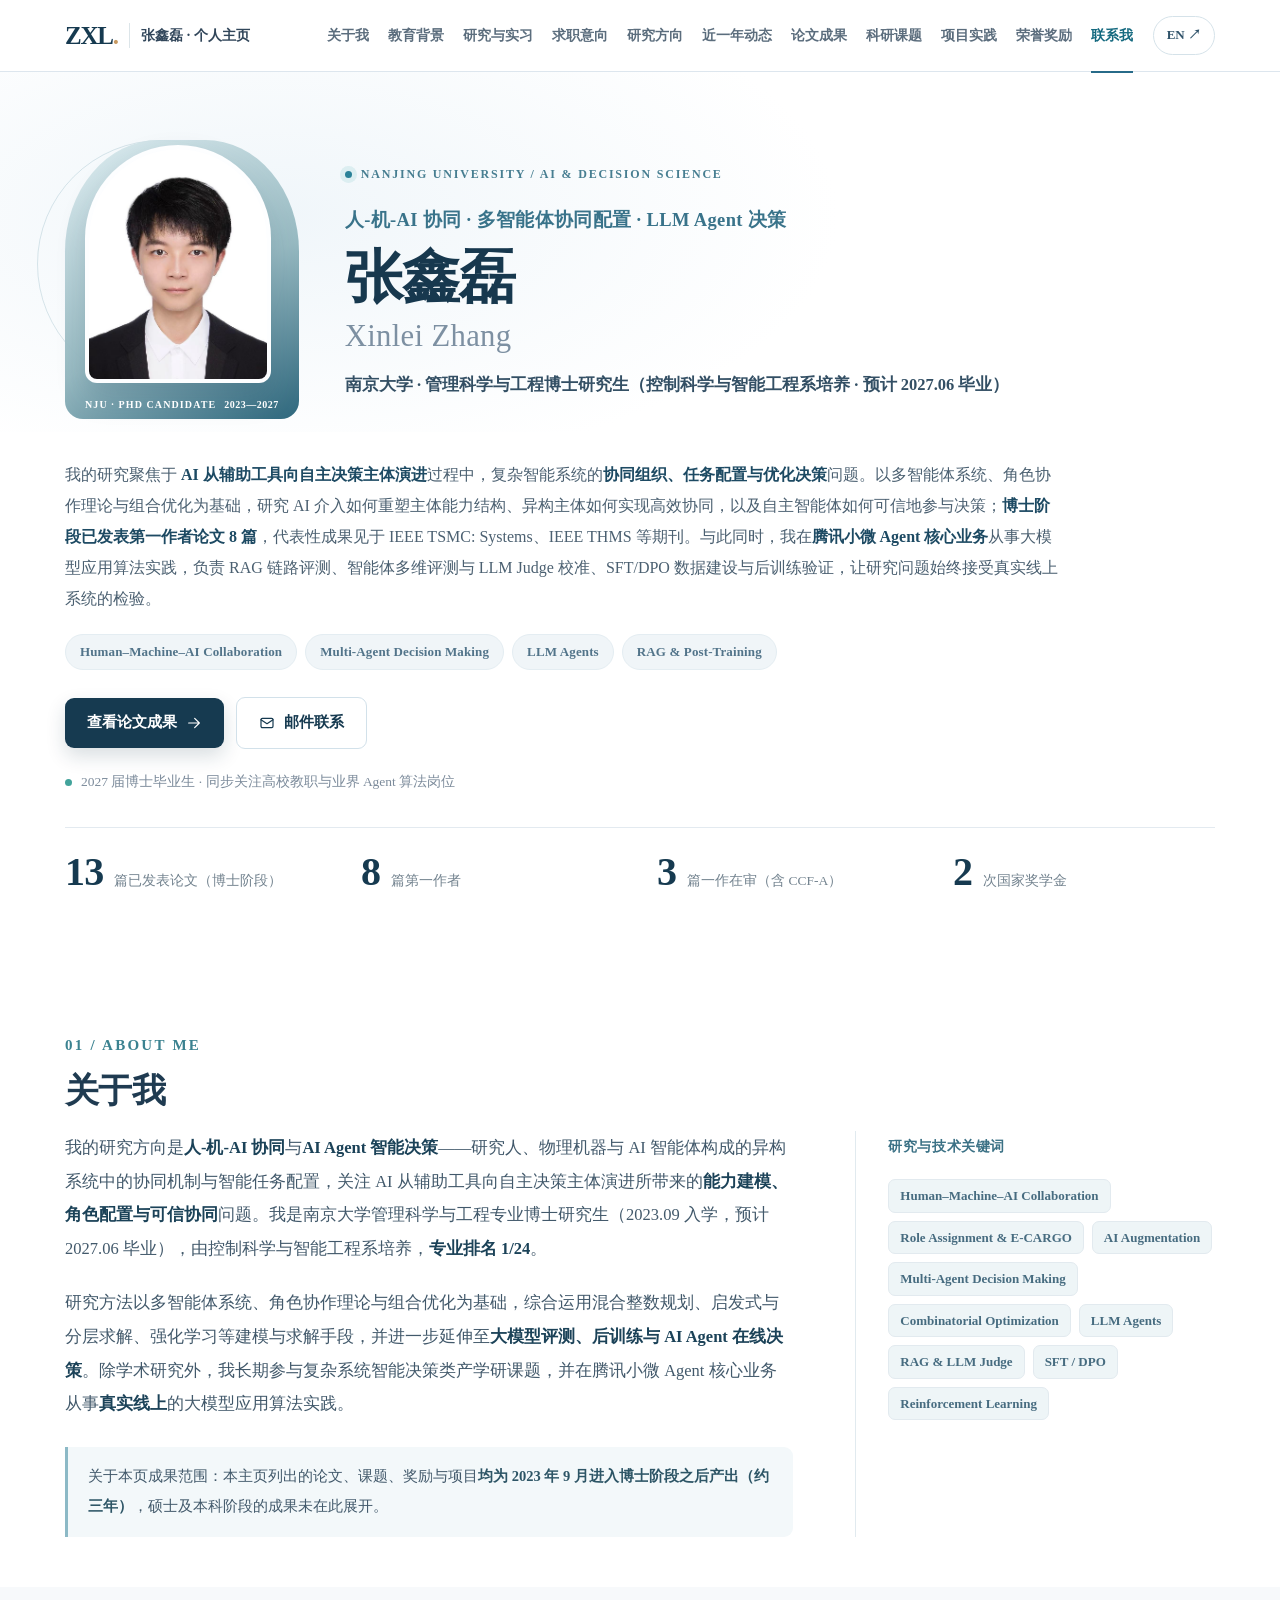
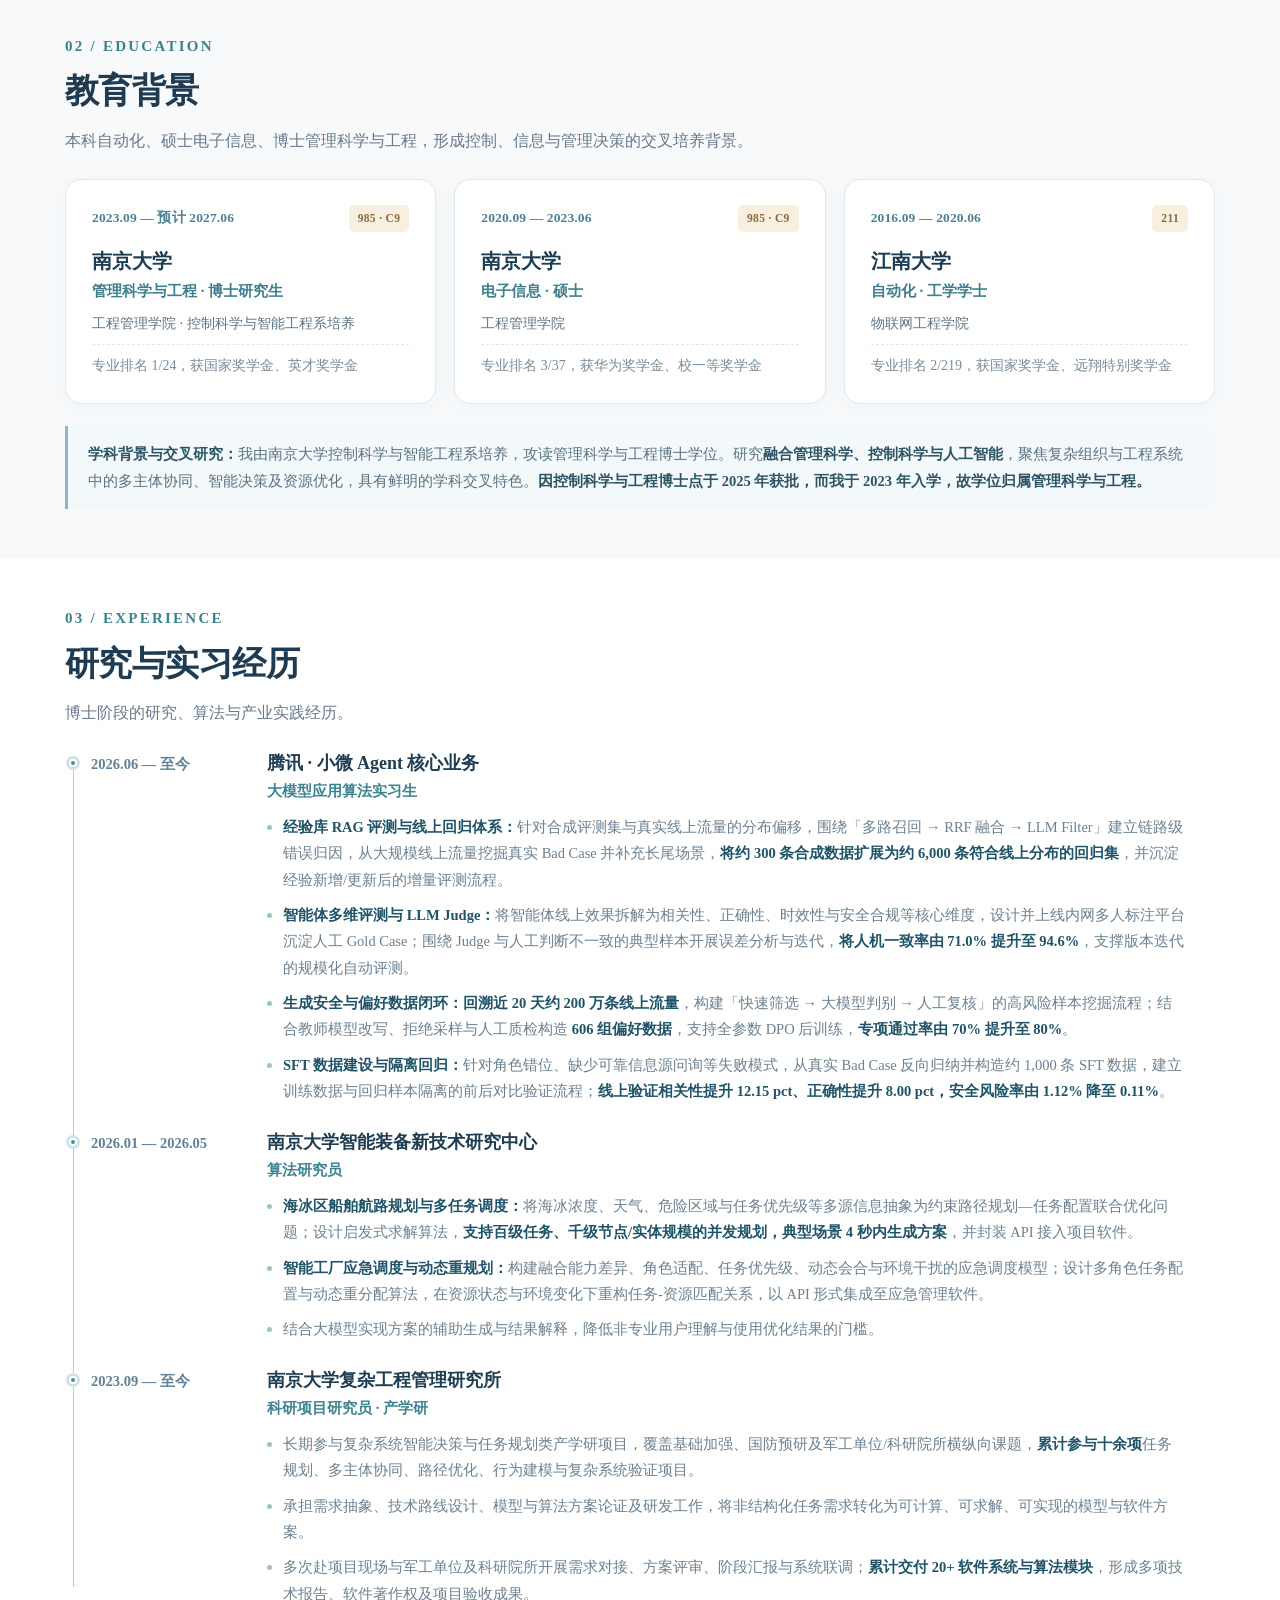
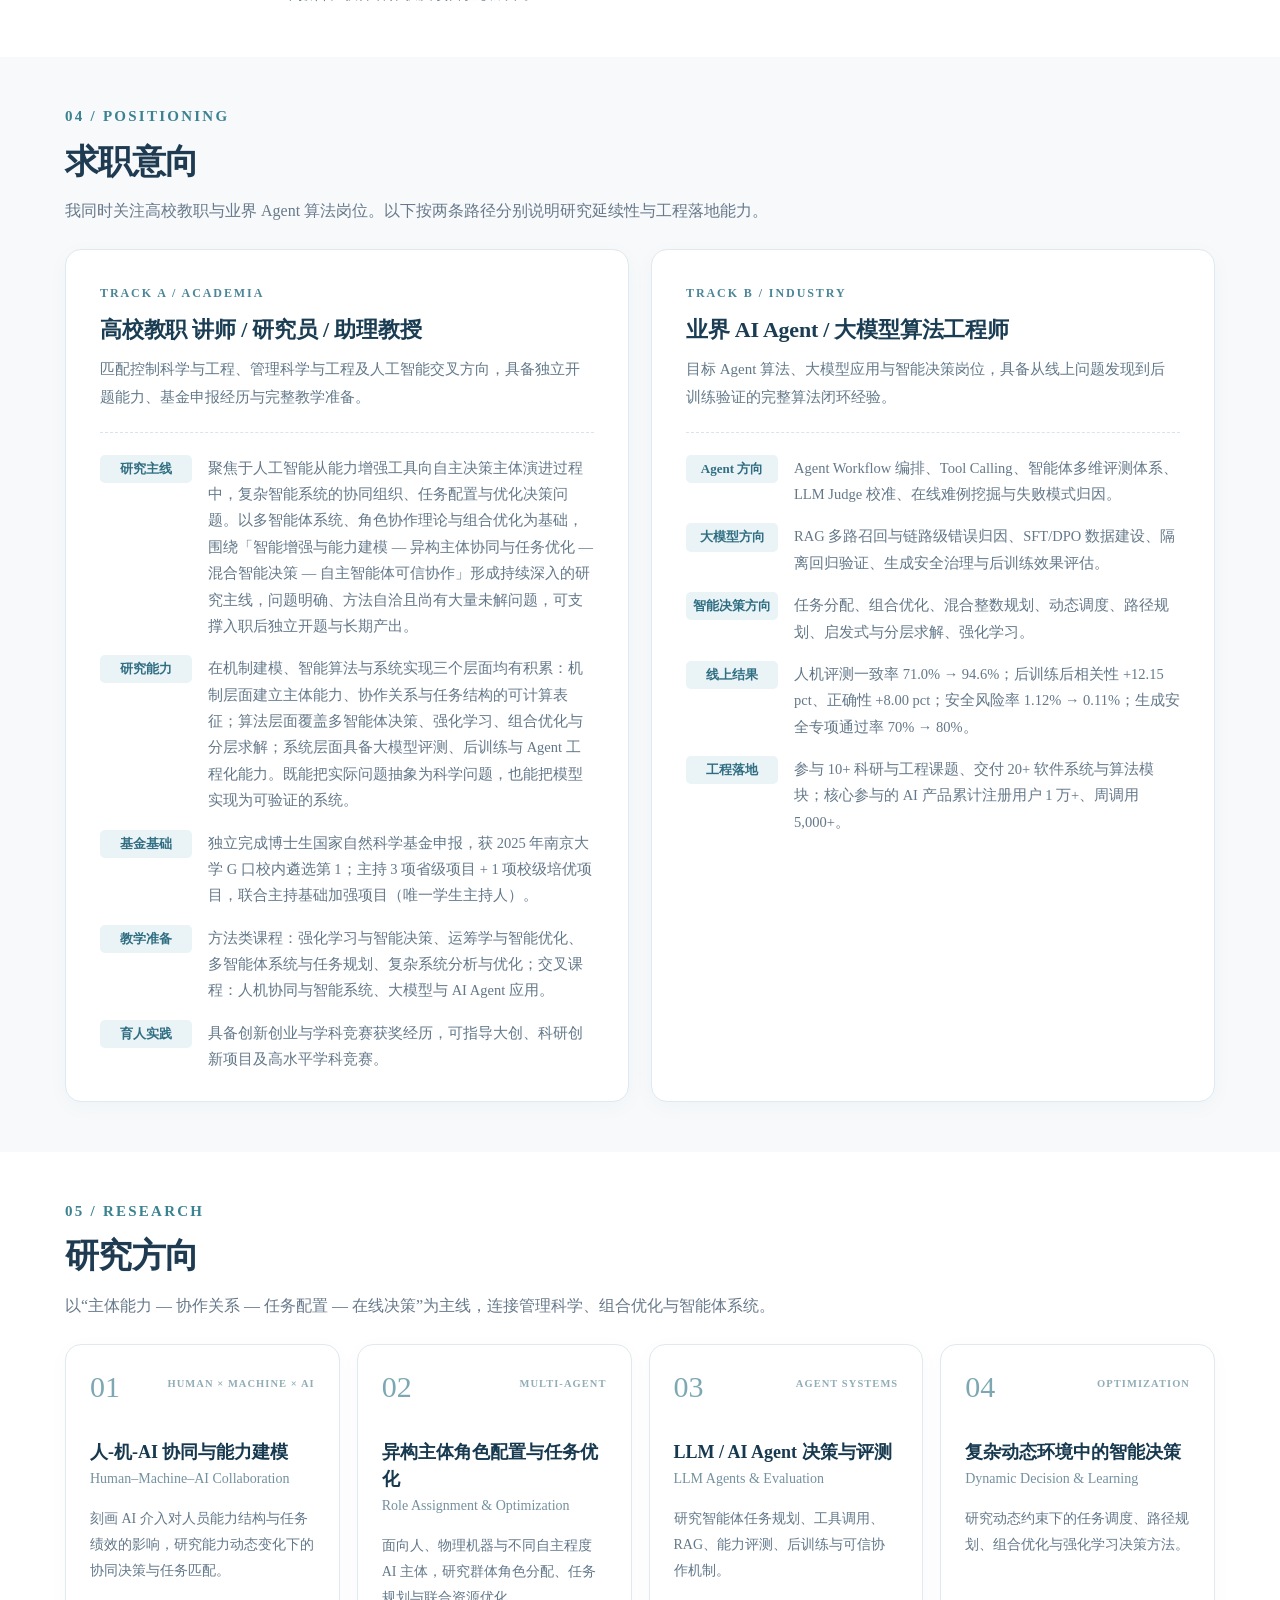
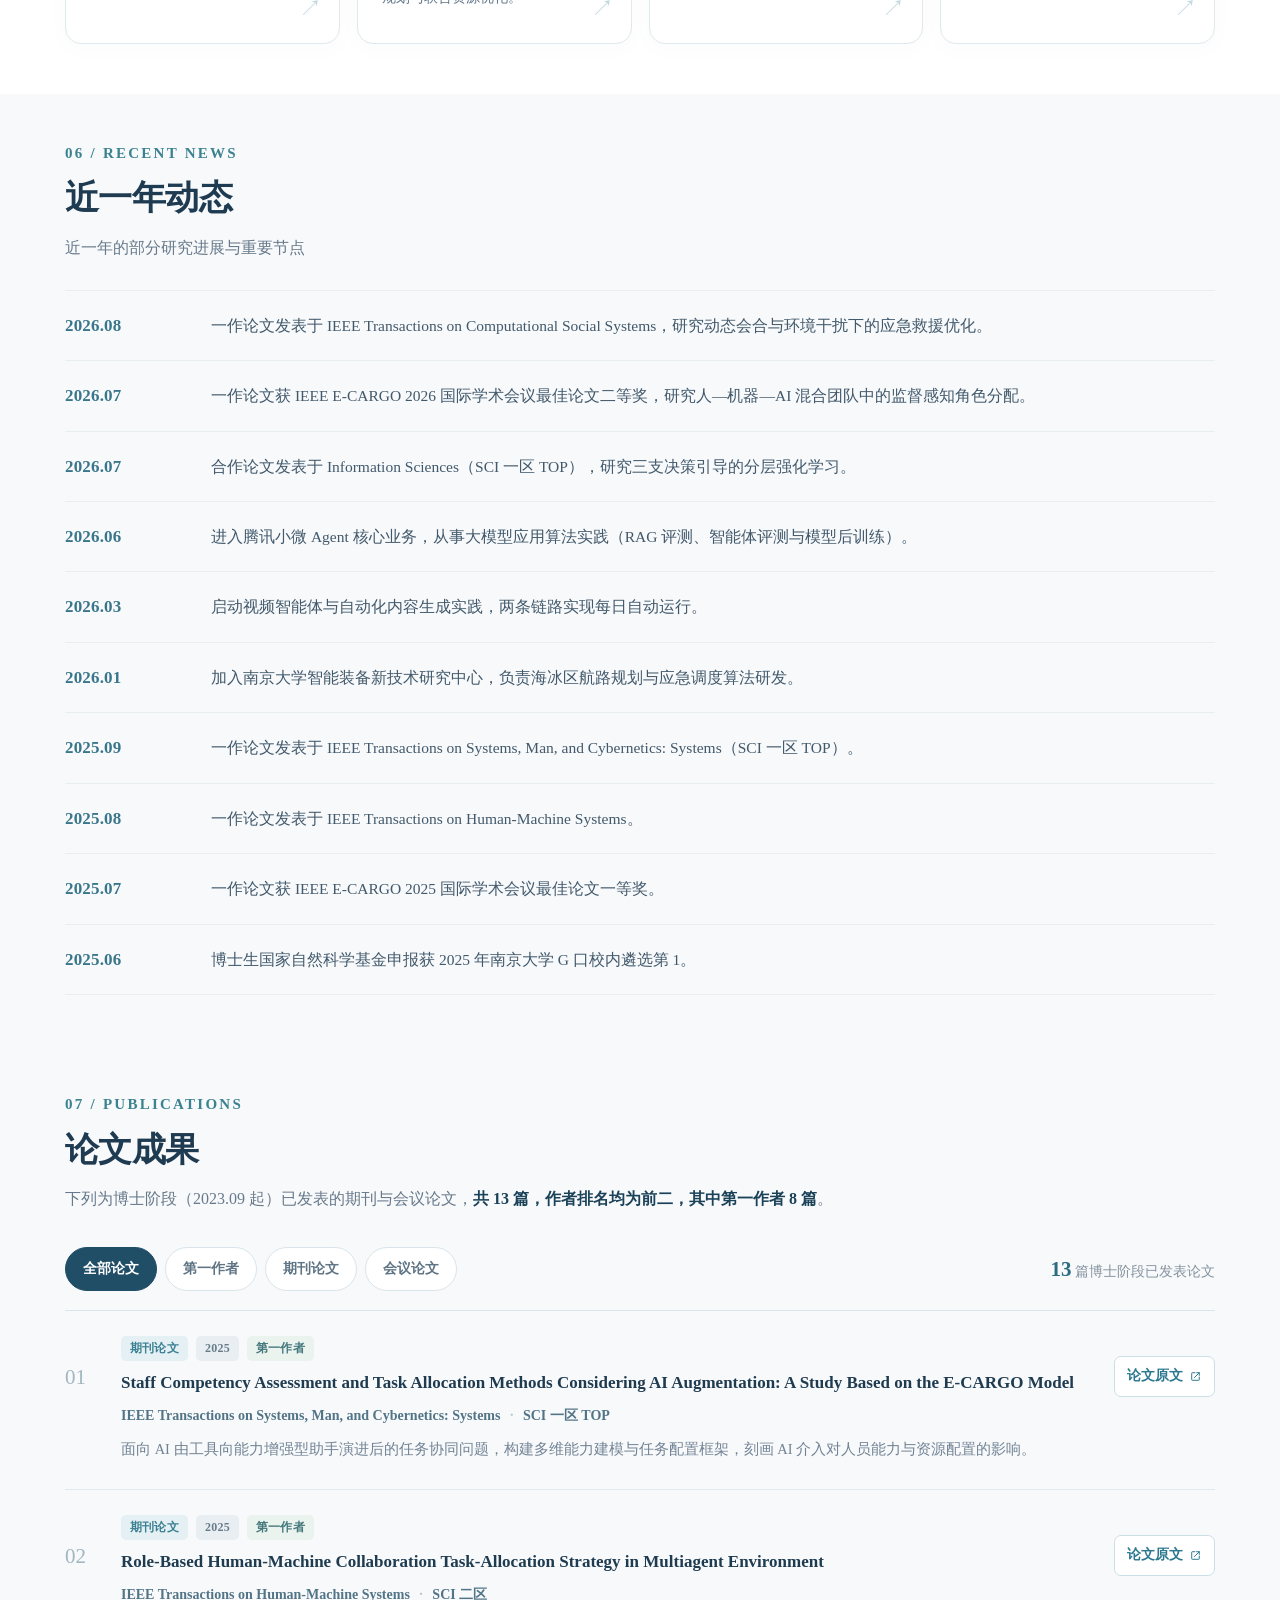
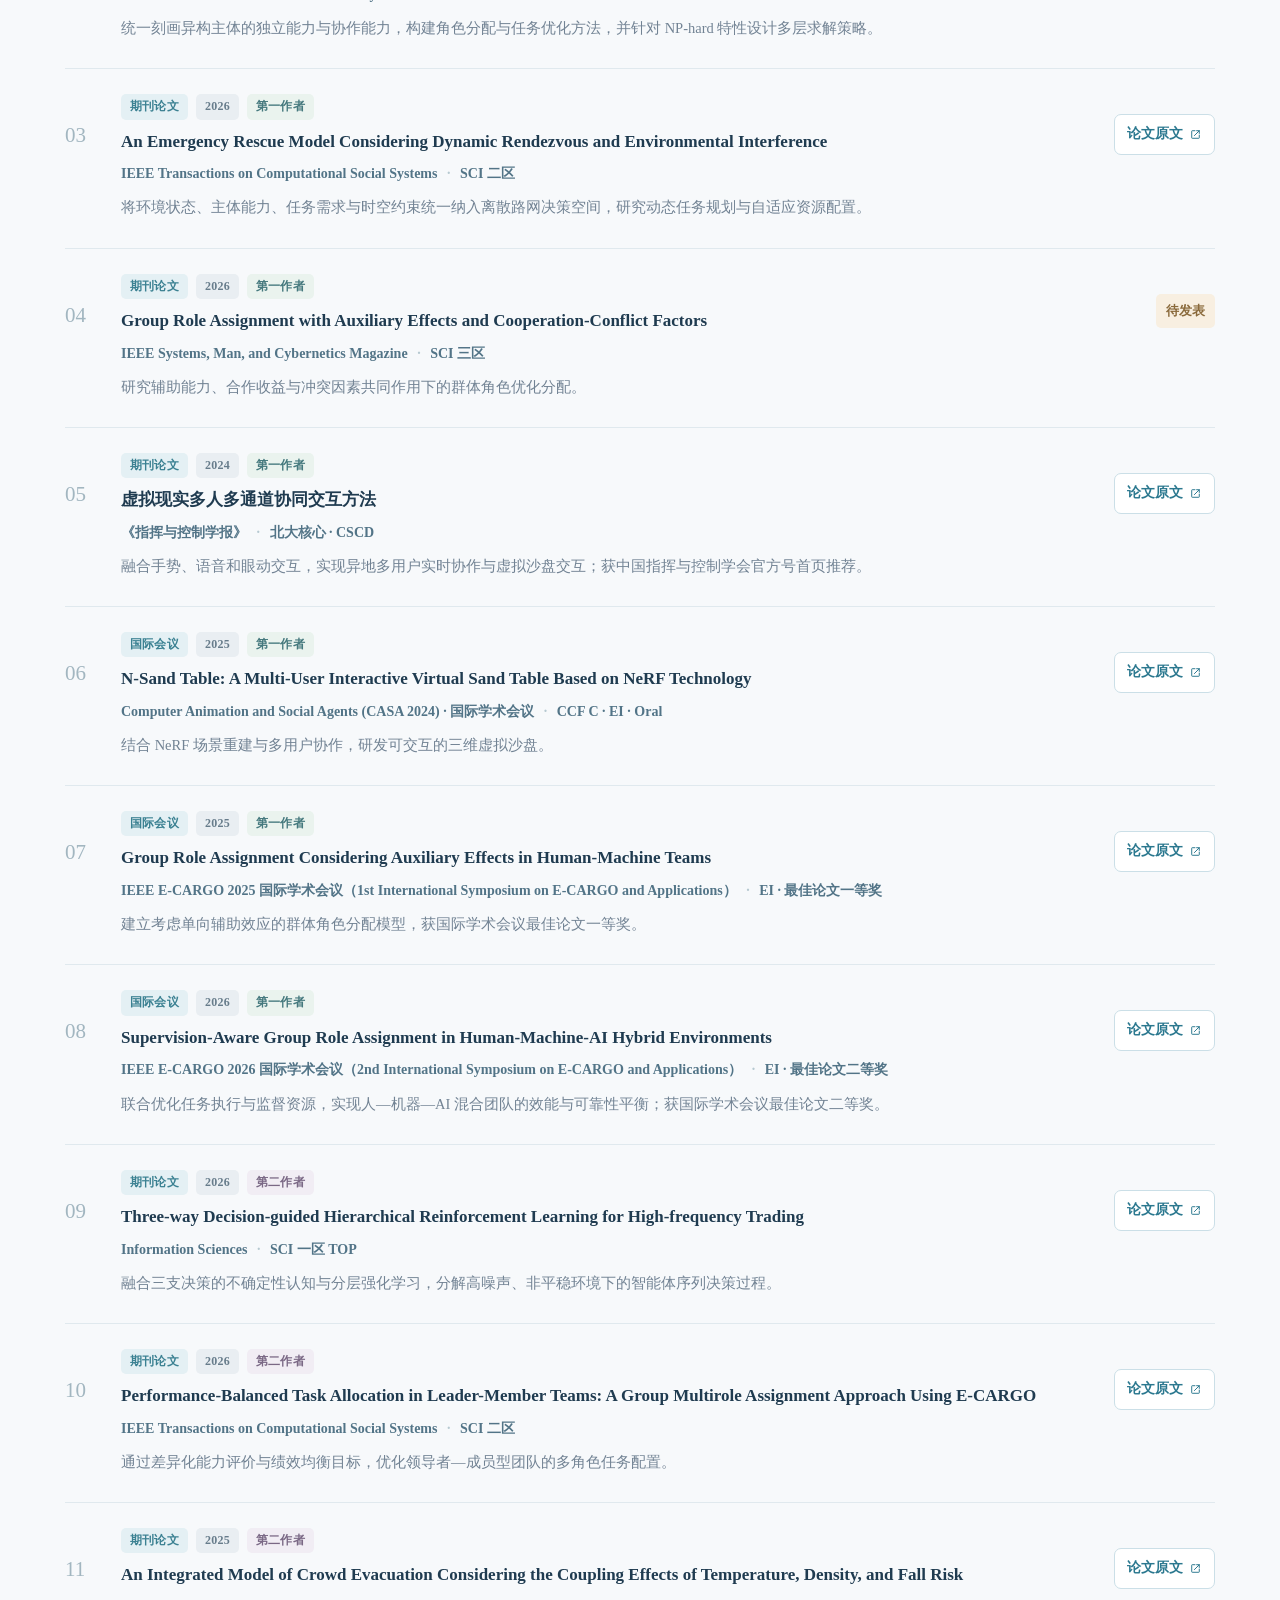
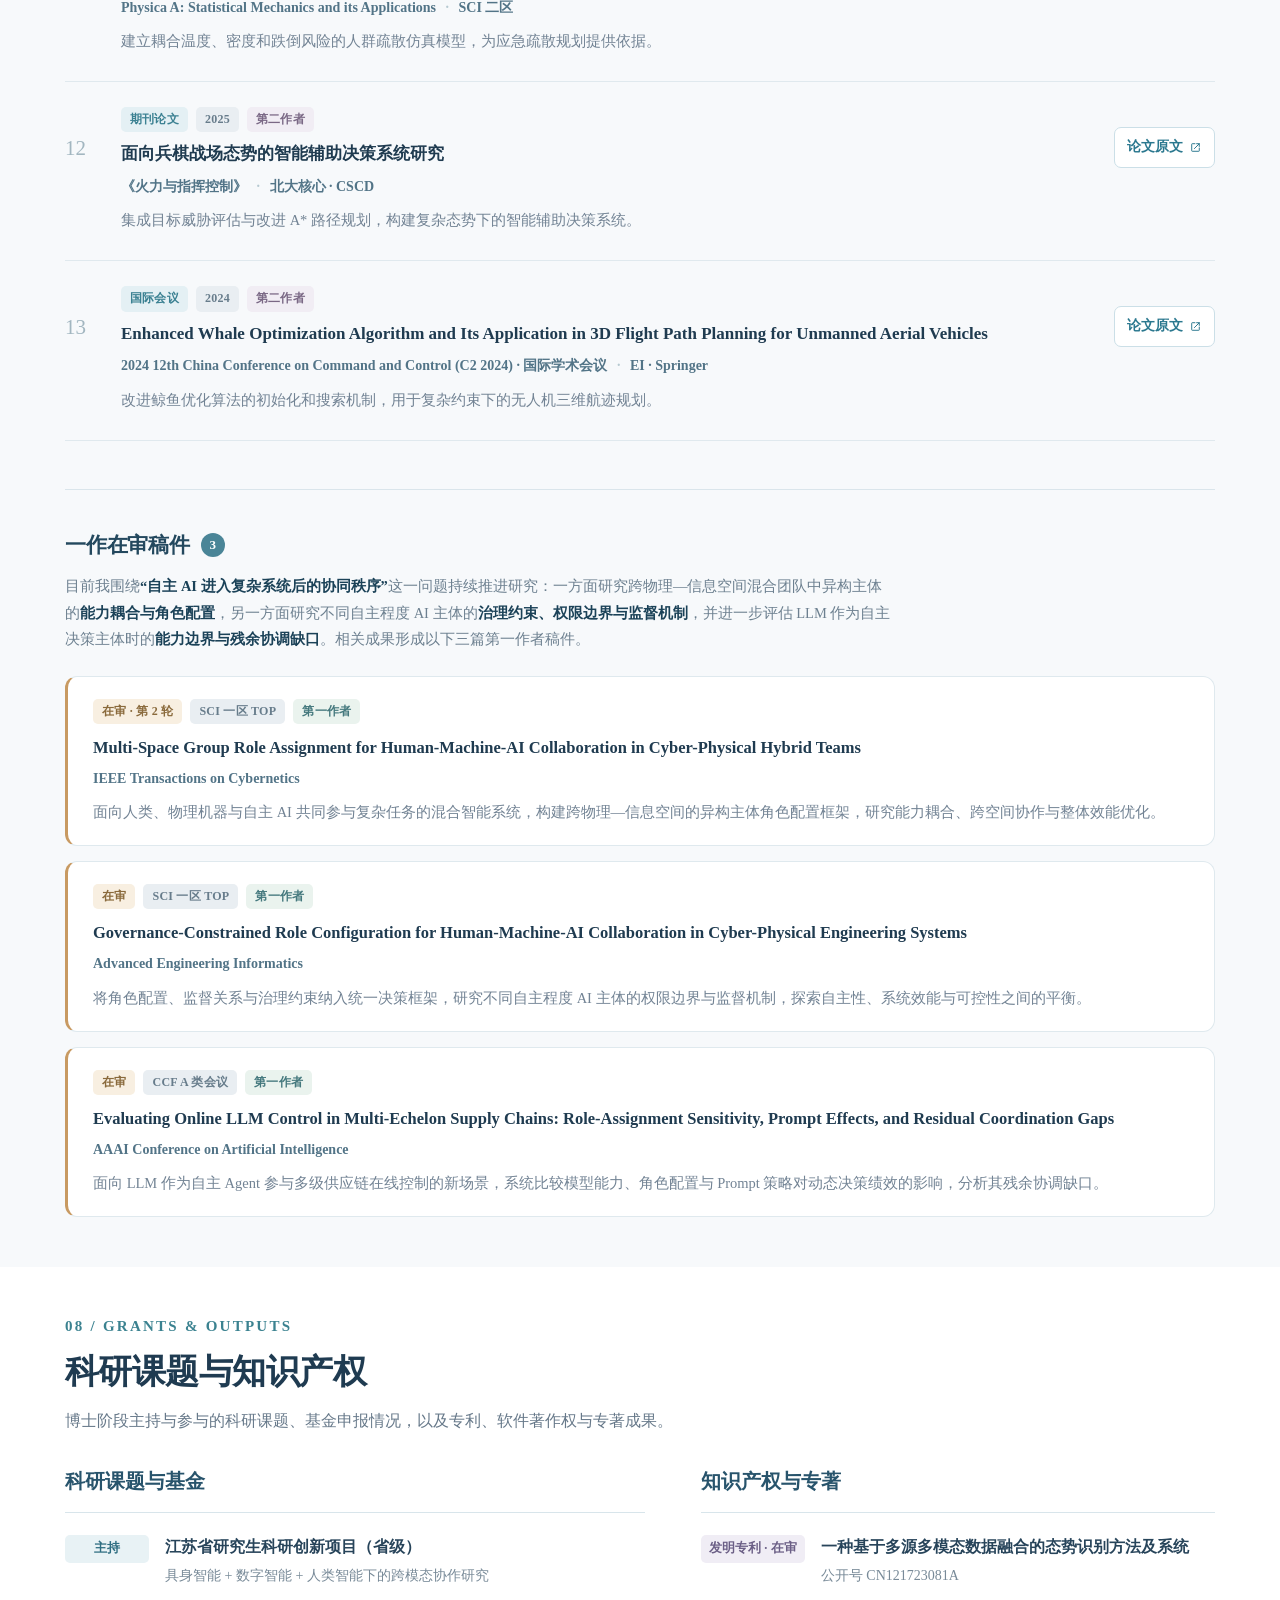
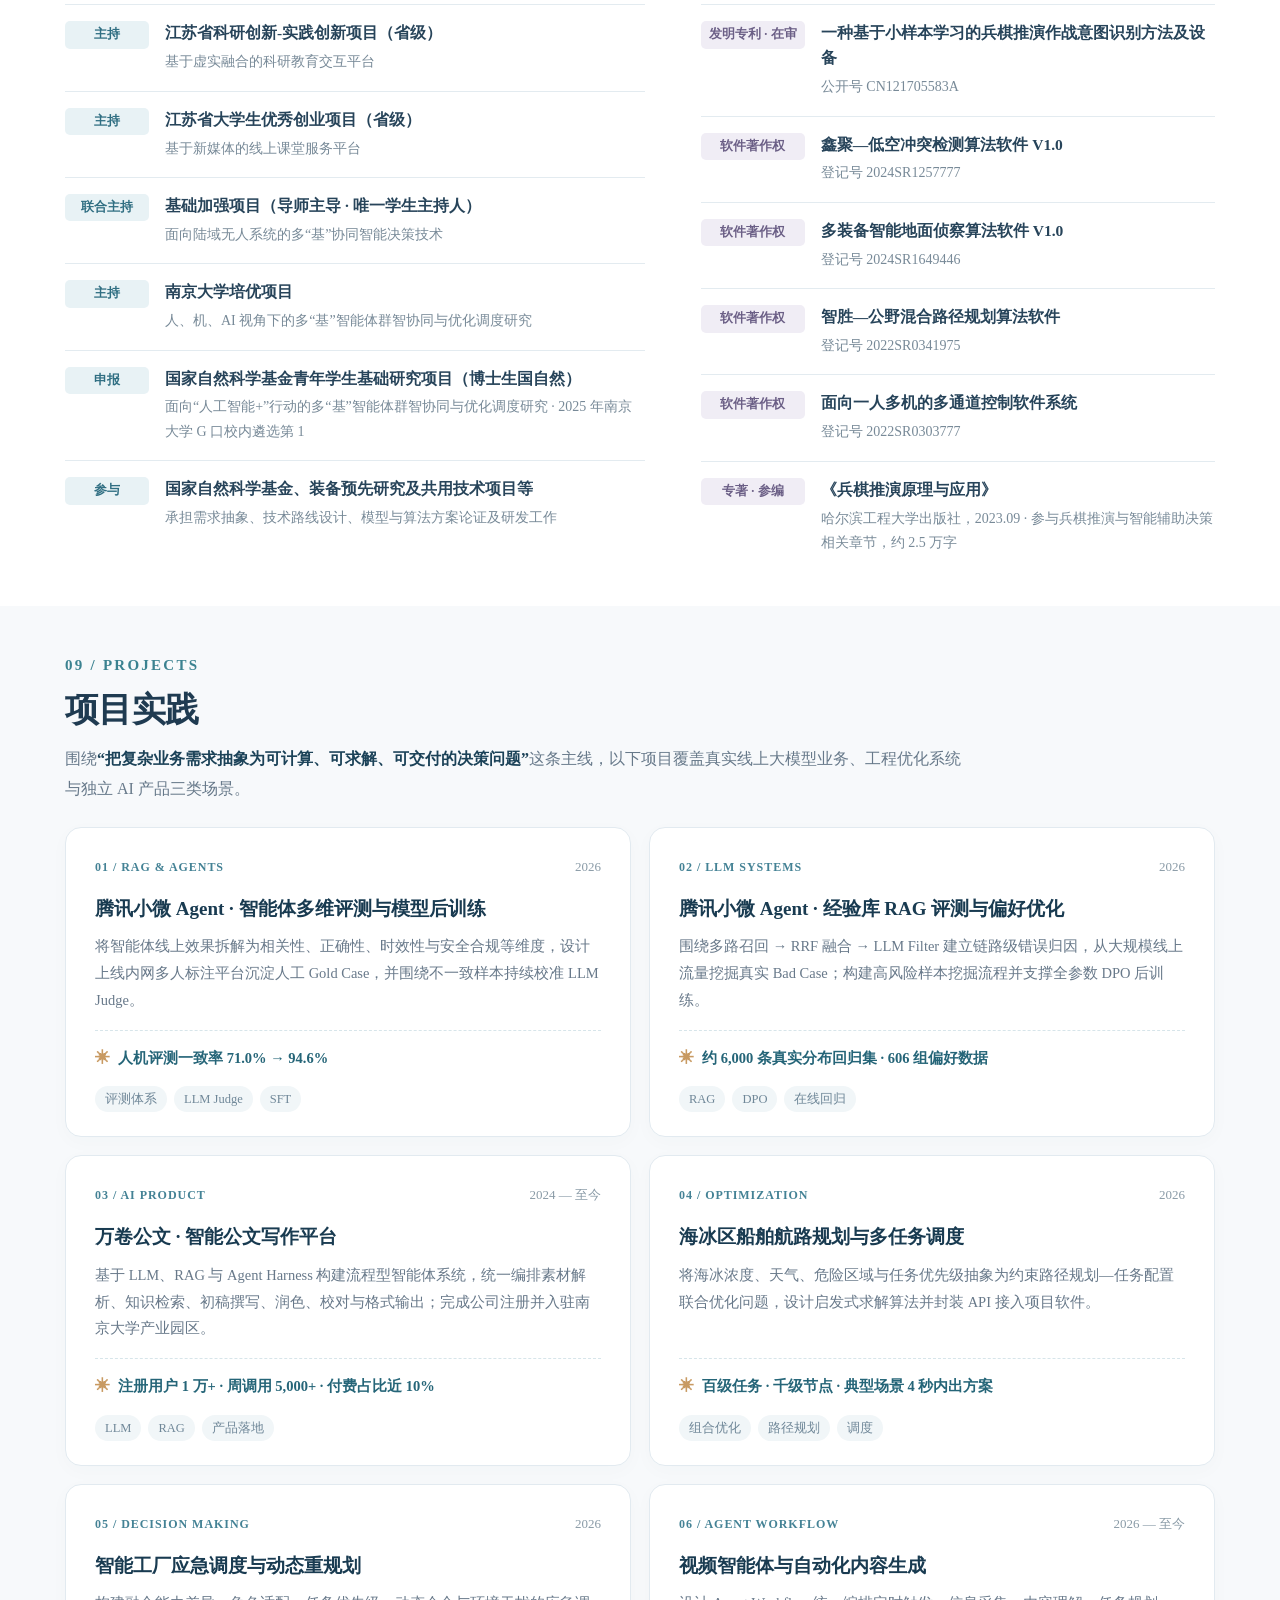
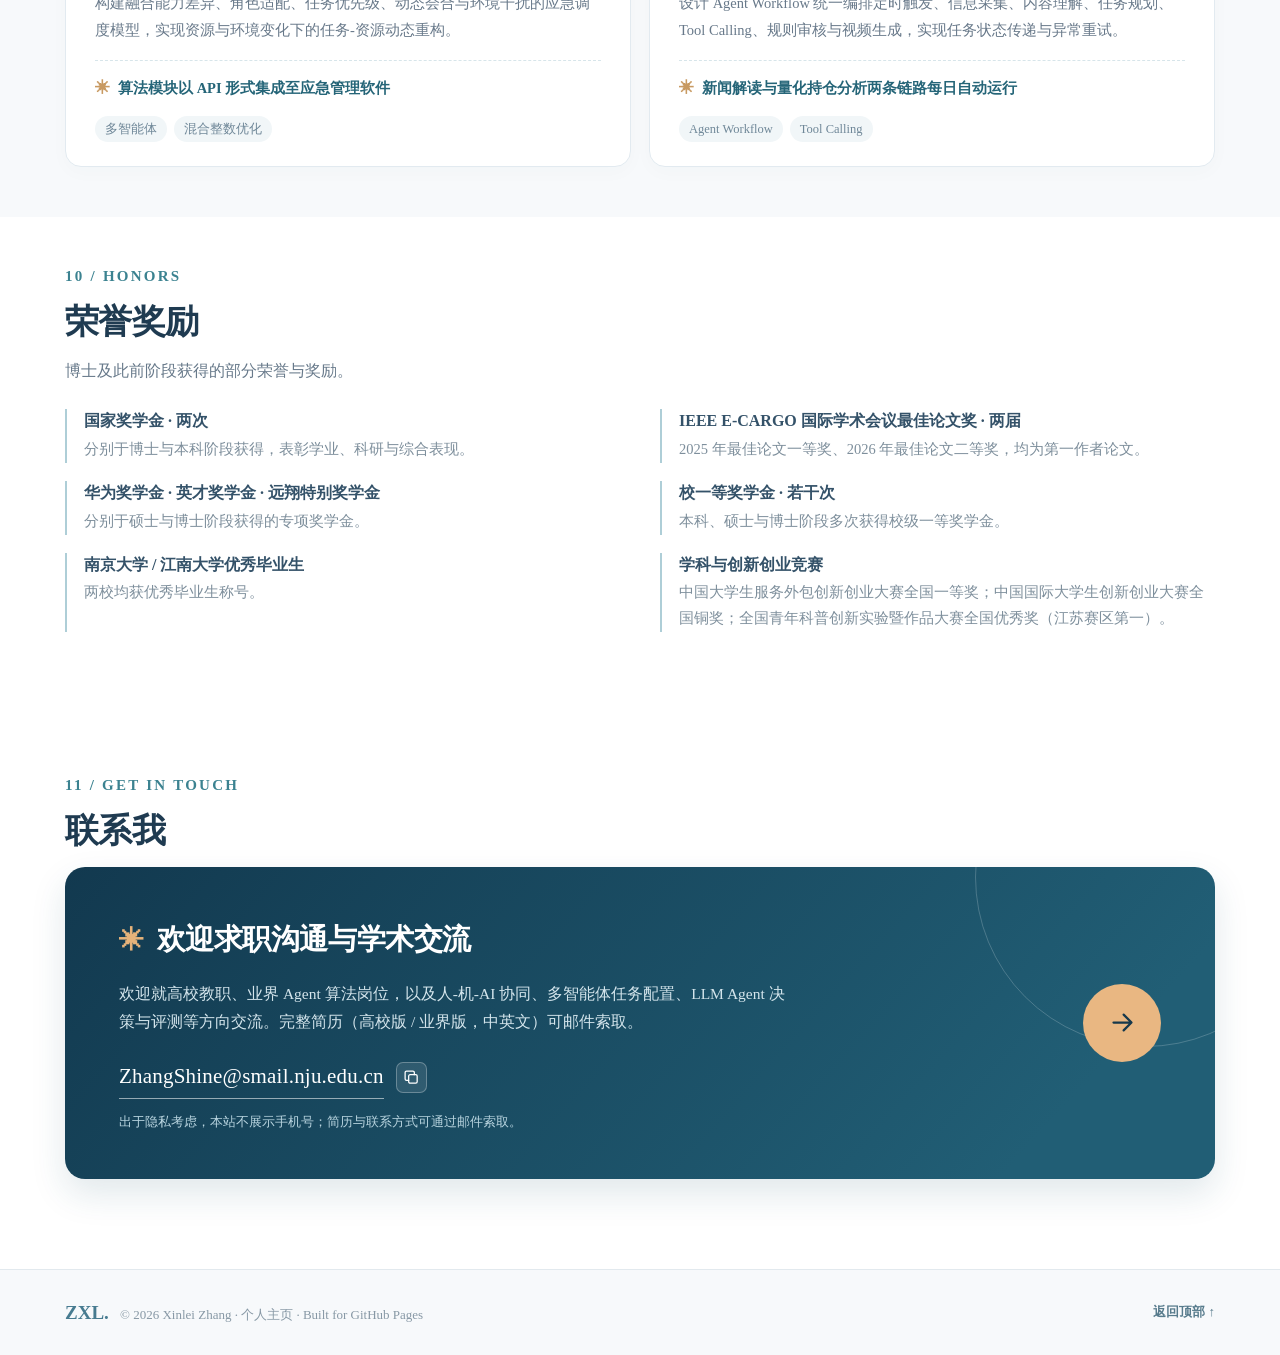
==== commit 3ea320e4: "求职意向 Track A 改为「讲师 / 研究员 / 助理教授」" ====
--- a/index.html
+++ b/index.html
@@ -3,15 +3,32 @@
 <head>
 <meta charset="UTF-8">
 <meta name="viewport" content="width=device-width, initial-scale=1">
-<meta name="description" content="我的研究聚焦于 AI 从辅助工具向自主决策主体演进过程中，复杂智能系统的协同组织、任务配置与优化决策问题。以多智能体系统、角色协作理论与组合优化为基础，研究 AI 介入如何重塑主体能力结构、异构主体如何实现高效协同，以及自主智能体如何可信地参与决策；博士阶段已发表第一作者论文 8 篇，代表性成果见于 IEEE TSMC: Systems、IEEE THMS 等期刊。与此同时，我在腾讯小微 Agent 核心业务从事大模型应用算法实践，负责 RAG 链路评测、智能体多维评测与 LLM Judge 校准、SFT/DPO 数据建设与后训练验证，让研究问题始终接受真实线上系统的检验。">
+<title>张鑫磊 | 南京大学博士研究生 · 人-机-AI 协同与 AI Agent 智能决策</title>
+<meta name="description" content="张鑫磊，南京大学管理科学与工程博士研究生（控制科学与智能工程系培养），研究人-机-AI 协同、多智能体协同配置与 LLM Agent 智能决策。博士阶段已发表论文 13 篇（第一作者 8 篇），现于腾讯小微 Agent 核心业务从事大模型应用算法实践。求职联系：ZhangShine@smail.nju.edu.cn">
+<meta name="keywords" content="张鑫磊,南京大学,博士研究生,人机AI协同,人-机-AI 协同,AI Agent,智能决策,多智能体系统,角色配置,E-CARGO,组合优化,大模型评测,管理科学与工程,控制科学与智能工程系,求职,个人主页">
+<meta name="author" content="张鑫磊">
+<meta name="robots" content="index,follow,max-image-preview:large,max-snippet:-1">
 <meta name="theme-color" content="#f6f8fb">
+<link rel="canonical" href="https://zhangxinleime.github.io/">
+<link rel="alternate" hreflang="zh-CN" href="https://zhangxinleime.github.io/">
+<link rel="alternate" hreflang="en" href="https://zhangxinleime.github.io/en.html">
+<link rel="alternate" hreflang="x-default" href="https://zhangxinleime.github.io/">
 <meta property="og:type" content="profile">
-<meta property="og:title" content="张鑫磊 · 个人主页">
-<meta property="og:description" content="我的研究聚焦于 AI 从辅助工具向自主决策主体演进过程中，复杂智能系统的协同组织、任务配置与优化决策问题。以多智能体系统、角色协作理论与组合优化为基础，研究 AI 介入如何重塑主体能力结构、异构主体如何实现高效协同，以及自主智能体如何可信地参与决策；博士阶段已发表第一作者论文 8 篇，代表性成果见于 IEEE TSMC: Systems、IEEE THMS 等期刊。与此同时，我在腾讯小微 Agent 核心业务从事大模型应用算法实践，负责 RAG 链路评测、智能体多维评测与 LLM Judge 校准、SFT/DPO 数据建设与后训练验证，让研究问题始终接受真实线上系统的检验。">
-<meta property="og:image" content="assets/portrait.jpg">
-<title>张鑫磊 · 个人主页</title>
+<meta property="og:site_name" content="张鑫磊">
+<meta property="og:locale" content="zh_CN">
+<meta property="og:url" content="https://zhangxinleime.github.io/">
+<meta property="og:title" content="张鑫磊 | 南京大学博士研究生 · 人-机-AI 协同与 AI Agent 智能决策">
+<meta property="og:description" content="张鑫磊，南京大学管理科学与工程博士研究生（控制科学与智能工程系培养），研究人-机-AI 协同、多智能体协同配置与 LLM Agent 智能决策。博士阶段已发表论文 13 篇（第一作者 8 篇），现于腾讯小微 Agent 核心业务从事大模型应用算法实践。求职联系：ZhangShine@smail.nju.edu.cn">
+<meta property="og:image" content="https://zhangxinleime.github.io/assets/portrait.jpg">
+<meta property="profile:first_name" content="鑫磊">
+<meta property="profile:last_name" content="张">
+<meta name="twitter:card" content="summary_large_image">
+<meta name="twitter:title" content="张鑫磊 | 南京大学博士研究生 · 人-机-AI 协同与 AI Agent 智能决策">
+<meta name="twitter:description" content="张鑫磊，南京大学管理科学与工程博士研究生（控制科学与智能工程系培养），研究人-机-AI 协同、多智能体协同配置与 LLM Agent 智能决策。博士阶段已发表论文 13 篇（第一作者 8 篇），现于腾讯小微 Agent 核心业务从事大模型应用算法实践。求职联系：ZhangShine@smail.nju.edu.cn">
+<meta name="twitter:image" content="https://zhangxinleime.github.io/assets/portrait.jpg">
 <link rel="icon" type="image/svg+xml" href="assets/favicon.svg">
 <link rel="stylesheet" href="style.css">
+<script type="application/ld+json">{"@context":"https://schema.org","@type":"Person","name":"张鑫磊","alternateName":["Xinlei Zhang","张鑫磊","ZXL"],"url":"https://zhangxinleime.github.io/","mainEntityOfPage":{"@type":"WebPage","@id":"https://zhangxinleime.github.io/"},"image":"https://zhangxinleime.github.io/assets/portrait.jpg","email":"mailto:ZhangShine@smail.nju.edu.cn","jobTitle":"博士研究生","description":"张鑫磊，南京大学管理科学与工程博士研究生（控制科学与智能工程系培养），研究人-机-AI 协同、多智能体协同配置与 LLM Agent 智能决策。博士阶段已发表论文 13 篇（第一作者 8 篇），现于腾讯小微 Agent 核心业务从事大模型应用算法实践。求职联系：ZhangShine@smail.nju.edu.cn","affiliation":{"@type":"CollegeOrUniversity","name":"南京大学","url":"https://www.nju.edu.cn","sameAs":"https://en.wikipedia.org/wiki/Nanjing_University"},"alumniOf":[{"@type":"CollegeOrUniversity","name":"南京大学"},{"@type":"CollegeOrUniversity","name":"江南大学"}],"knowsAbout":["人-机-AI 协同","多智能体系统","智能任务配置","角色协作理论 E-CARGO","组合优化","强化学习","大模型评测","AI Agent 智能决策"],"knowsLanguage":["zh-CN","en"]}</script>
 </head>
 <body>
 <a href="#main" class="skip-link">跳到主要内容</a>
@@ -46,7 +63,7 @@
 <section id="experience" class="section"><div class="container">
 <div class="section-header"><div class="section-number">03 / EXPERIENCE</div><h2>研究与实习经历</h2></div><p class="section-lead">博士阶段的研究、算法与产业实践经历。</p><div class="timeline timeline-wide"><div class="timeline-item"><div class="timeline-date">2026.06 — 至今</div><div class="timeline-content"><h4>腾讯 · 小微 Agent 核心业务</h4><div class="timeline-role">大模型应用算法实习生</div><ul class="work-points"><li><strong class="hl">经验库 RAG 评测与线上回归体系：</strong>针对合成评测集与真实线上流量的分布偏移，围绕「多路召回 → RRF 融合 → LLM Filter」建立链路级错误归因，从大规模线上流量挖掘真实 Bad Case 并补充长尾场景，<strong class="hl">将约 300 条合成数据扩展为约 6,000 条符合线上分布的回归集</strong>，并沉淀经验新增/更新后的增量评测流程。</li><li><strong class="hl">智能体多维评测与 LLM Judge：</strong>将智能体线上效果拆解为相关性、正确性、时效性与安全合规等核心维度，设计并上线内网多人标注平台沉淀人工 Gold Case；围绕 Judge 与人工判断不一致的典型样本开展误差分析与迭代，<strong class="hl">将人机一致率由 71.0% 提升至 94.6%</strong>，支撑版本迭代的规模化自动评测。</li><li><strong class="hl">生成安全与偏好数据闭环：</strong><strong class="hl">回溯近 20 天约 200 万条线上流量</strong>，构建「快速筛选 → 大模型判别 → 人工复核」的高风险样本挖掘流程；结合教师模型改写、拒绝采样与人工质检构造 <strong class="hl">606 组偏好数据</strong>，支持全参数 DPO 后训练，<strong class="hl">专项通过率由 70% 提升至 80%</strong>。</li><li><strong class="hl">SFT 数据建设与隔离回归：</strong>针对角色错位、缺少可靠信息源问询等失败模式，从真实 Bad Case 反向归纳并构造约 1,000 条 SFT 数据，建立训练数据与回归样本隔离的前后对比验证流程；<strong class="hl">线上验证相关性提升 12.15 pct、正确性提升 8.00 pct，安全风险率由 1.12% 降至 0.11%</strong>。</li></ul></div></div><div class="timeline-item"><div class="timeline-date">2026.01 — 2026.05</div><div class="timeline-content"><h4>南京大学智能装备新技术研究中心</h4><div class="timeline-role">算法研究员</div><ul class="work-points"><li><strong class="hl">海冰区船舶航路规划与多任务调度：</strong>将海冰浓度、天气、危险区域与任务优先级等多源信息抽象为约束路径规划—任务配置联合优化问题；设计启发式求解算法，<strong class="hl">支持百级任务、千级节点/实体规模的并发规划，典型场景 4 秒内生成方案</strong>，并封装 API 接入项目软件。</li><li><strong class="hl">智能工厂应急调度与动态重规划：</strong>构建融合能力差异、角色适配、任务优先级、动态会合与环境干扰的应急调度模型；设计多角色任务配置与动态重分配算法，在资源状态与环境变化下重构任务-资源匹配关系，以 API 形式集成至应急管理软件。</li><li>结合大模型实现方案的辅助生成与结果解释，降低非专业用户理解与使用优化结果的门槛。</li></ul></div></div><div class="timeline-item"><div class="timeline-date">2023.09 — 至今</div><div class="timeline-content"><h4>南京大学复杂工程管理研究所</h4><div class="timeline-role">科研项目研究员 · 产学研</div><ul class="work-points"><li>长期参与复杂系统智能决策与任务规划类产学研项目，覆盖基础加强、国防预研及军工单位/科研院所横纵向课题，<strong class="hl">累计参与十余项</strong>任务规划、多主体协同、路径优化、行为建模与复杂系统验证项目。</li><li>承担需求抽象、技术路线设计、模型与算法方案论证及研发工作，将非结构化任务需求转化为可计算、可求解、可实现的模型与软件方案。</li><li>多次赴项目现场与军工单位及科研院所开展需求对接、方案评审、阶段汇报与系统联调；<strong class="hl">累计交付 20+ 软件系统与算法模块</strong>，形成多项技术报告、软件著作权及项目验收成果。</li></ul></div></div></div></div></section>
 <section id="positioning" class="section section-soft"><div class="container">
-<div class="section-header"><div class="section-number">04 / POSITIONING</div><h2>求职意向</h2></div><p class="section-lead">我同时关注高校教职与业界 Agent 算法岗位。以下按两条路径分别说明研究延续性与工程落地能力。</p><div class="track-grid"><article class="track-card"><div class="track-eyebrow">TRACK A / ACADEMIA</div><h3>高校教职 讲师 / 师资博士后</h3><p class="track-summary">匹配控制科学与工程、管理科学与工程及人工智能交叉方向，具备独立开题能力、基金申报经历与完整教学准备。</p><ul class="track-list"><li><span class="track-label">研究主线</span><p>聚焦于人工智能从能力增强工具向自主决策主体演进过程中，复杂智能系统的协同组织、任务配置与优化决策问题。以多智能体系统、角色协作理论与组合优化为基础，围绕「智能增强与能力建模 — 异构主体协同与任务优化 — 混合智能决策 — 自主智能体可信协作」形成持续深入的研究主线，问题明确、方法自洽且尚有大量未解问题，可支撑入职后独立开题与长期产出。</p></li><li><span class="track-label">研究能力</span><p>在机制建模、智能算法与系统实现三个层面均有积累：机制层面建立主体能力、协作关系与任务结构的可计算表征；算法层面覆盖多智能体决策、强化学习、组合优化与分层求解；系统层面具备大模型评测、后训练与 Agent 工程化能力。既能把实际问题抽象为科学问题，也能把模型实现为可验证的系统。</p></li><li><span class="track-label">基金基础</span><p>独立完成博士生国家自然科学基金申报，获 2025 年南京大学 G 口校内遴选第 1；主持 3 项省级项目 + 1 项校级培优项目，联合主持基础加强项目（唯一学生主持人）。</p></li><li><span class="track-label">教学准备</span><p>方法类课程：强化学习与智能决策、运筹学与智能优化、多智能体系统与任务规划、复杂系统分析与优化；交叉课程：人机协同与智能系统、大模型与 AI Agent 应用。</p></li><li><span class="track-label">育人实践</span><p>具备创新创业与学科竞赛获奖经历，可指导大创、科研创新项目及高水平学科竞赛。</p></li></ul></article><article class="track-card"><div class="track-eyebrow">TRACK B / INDUSTRY</div><h3>业界 AI Agent / 大模型算法工程师</h3><p class="track-summary">目标 Agent 算法、大模型应用与智能决策岗位，具备从线上问题发现到后训练验证的完整算法闭环经验。</p><ul class="track-list"><li><span class="track-label">Agent 方向</span><p>Agent Workflow 编排、Tool Calling、智能体多维评测体系、LLM Judge 校准、在线难例挖掘与失败模式归因。</p></li><li><span class="track-label">大模型方向</span><p>RAG 多路召回与链路级错误归因、SFT/DPO 数据建设、隔离回归验证、生成安全治理与后训练效果评估。</p></li><li><span class="track-label">智能决策方向</span><p>任务分配、组合优化、混合整数规划、动态调度、路径规划、启发式与分层求解、强化学习。</p></li><li><span class="track-label">线上结果</span><p>人机评测一致率 71.0% → 94.6%；后训练后相关性 +12.15 pct、正确性 +8.00 pct；安全风险率 1.12% → 0.11%；生成安全专项通过率 70% → 80%。</p></li><li><span class="track-label">工程落地</span><p>参与 10+ 科研与工程课题、交付 20+ 软件系统与算法模块；核心参与的 AI 产品累计注册用户 1 万+、周调用 5,000+。</p></li></ul></article></div></div></section>
+<div class="section-header"><div class="section-number">04 / POSITIONING</div><h2>求职意向</h2></div><p class="section-lead">我同时关注高校教职与业界 Agent 算法岗位。以下按两条路径分别说明研究延续性与工程落地能力。</p><div class="track-grid"><article class="track-card"><div class="track-eyebrow">TRACK A / ACADEMIA</div><h3>高校教职 讲师 / 研究员 / 助理教授</h3><p class="track-summary">匹配控制科学与工程、管理科学与工程及人工智能交叉方向，具备独立开题能力、基金申报经历与完整教学准备。</p><ul class="track-list"><li><span class="track-label">研究主线</span><p>聚焦于人工智能从能力增强工具向自主决策主体演进过程中，复杂智能系统的协同组织、任务配置与优化决策问题。以多智能体系统、角色协作理论与组合优化为基础，围绕「智能增强与能力建模 — 异构主体协同与任务优化 — 混合智能决策 — 自主智能体可信协作」形成持续深入的研究主线，问题明确、方法自洽且尚有大量未解问题，可支撑入职后独立开题与长期产出。</p></li><li><span class="track-label">研究能力</span><p>在机制建模、智能算法与系统实现三个层面均有积累：机制层面建立主体能力、协作关系与任务结构的可计算表征；算法层面覆盖多智能体决策、强化学习、组合优化与分层求解；系统层面具备大模型评测、后训练与 Agent 工程化能力。既能把实际问题抽象为科学问题，也能把模型实现为可验证的系统。</p></li><li><span class="track-label">基金基础</span><p>独立完成博士生国家自然科学基金申报，获 2025 年南京大学 G 口校内遴选第 1；主持 3 项省级项目 + 1 项校级培优项目，联合主持基础加强项目（唯一学生主持人）。</p></li><li><span class="track-label">教学准备</span><p>方法类课程：强化学习与智能决策、运筹学与智能优化、多智能体系统与任务规划、复杂系统分析与优化；交叉课程：人机协同与智能系统、大模型与 AI Agent 应用。</p></li><li><span class="track-label">育人实践</span><p>具备创新创业与学科竞赛获奖经历，可指导大创、科研创新项目及高水平学科竞赛。</p></li></ul></article><article class="track-card"><div class="track-eyebrow">TRACK B / INDUSTRY</div><h3>业界 AI Agent / 大模型算法工程师</h3><p class="track-summary">目标 Agent 算法、大模型应用与智能决策岗位，具备从线上问题发现到后训练验证的完整算法闭环经验。</p><ul class="track-list"><li><span class="track-label">Agent 方向</span><p>Agent Workflow 编排、Tool Calling、智能体多维评测体系、LLM Judge 校准、在线难例挖掘与失败模式归因。</p></li><li><span class="track-label">大模型方向</span><p>RAG 多路召回与链路级错误归因、SFT/DPO 数据建设、隔离回归验证、生成安全治理与后训练效果评估。</p></li><li><span class="track-label">智能决策方向</span><p>任务分配、组合优化、混合整数规划、动态调度、路径规划、启发式与分层求解、强化学习。</p></li><li><span class="track-label">线上结果</span><p>人机评测一致率 71.0% → 94.6%；后训练后相关性 +12.15 pct、正确性 +8.00 pct；安全风险率 1.12% → 0.11%；生成安全专项通过率 70% → 80%。</p></li><li><span class="track-label">工程落地</span><p>参与 10+ 科研与工程课题、交付 20+ 软件系统与算法模块；核心参与的 AI 产品累计注册用户 1 万+、周调用 5,000+。</p></li></ul></article></div></div></section>
 <section id="research" class="section"><div class="container">
 <div class="section-header"><div class="section-number">05 / RESEARCH</div><h2>研究方向</h2></div><p class="section-lead">以“主体能力 — 协作关系 — 任务配置 — 在线决策”为主线，连接管理科学、组合优化与智能体系统。</p><div class="research-grid"><article class="research-card"><div class="research-index">01 <span>HUMAN × MACHINE × AI</span></div><h3>人-机-AI 协同与能力建模</h3><p class="research-en">Human–Machine–AI Collaboration</p><p class="research-desc">刻画 AI 介入对人员能力结构与任务绩效的影响，研究能力动态变化下的协同决策与任务匹配。</p><span class="card-corner" aria-hidden="true">↗</span></article><article class="research-card"><div class="research-index">02 <span>MULTI-AGENT</span></div><h3>异构主体角色配置与任务优化</h3><p class="research-en">Role Assignment &amp; Optimization</p><p class="research-desc">面向人、物理机器与不同自主程度 AI 主体，研究群体角色分配、任务规划与联合资源优化。</p><span class="card-corner" aria-hidden="true">↗</span></article><article class="research-card"><div class="research-index">03 <span>AGENT SYSTEMS</span></div><h3>LLM / AI Agent 决策与评测</h3><p class="research-en">LLM Agents &amp; Evaluation</p><p class="research-desc">研究智能体任务规划、工具调用、RAG、能力评测、后训练与可信协作机制。</p><span class="card-corner" aria-hidden="true">↗</span></article><article class="research-card"><div class="research-index">04 <span>OPTIMIZATION</span></div><h3>复杂动态环境中的智能决策</h3><p class="research-en">Dynamic Decision &amp; Learning</p><p class="research-desc">研究动态约束下的任务调度、路径规划、组合优化与强化学习决策方法。</p><span class="card-corner" aria-hidden="true">↗</span></article></div></div></section>
 <section id="news" class="section section-soft"><div class="container"><div class="section-header"><div class="section-number">06 / RECENT NEWS</div><h2>近一年动态</h2></div><p class="section-lead">近一年的部分研究进展与重要节点</p><ol class="news-list"><li class="news-item"><time>2026.08</time><p>一作论文发表于 IEEE Transactions on Computational Social Systems，研究动态会合与环境干扰下的应急救援优化。</p></li><li class="news-item"><time>2026.07</time><p>一作论文获 IEEE E-CARGO 2026 国际学术会议最佳论文二等奖，研究人—机器—AI 混合团队中的监督感知角色分配。</p></li><li class="news-item"><time>2026.07</time><p>合作论文发表于 Information Sciences（SCI 一区 TOP），研究三支决策引导的分层强化学习。</p></li><li class="news-item"><time>2026.06</time><p>进入腾讯小微 Agent 核心业务，从事大模型应用算法实践（RAG 评测、智能体评测与模型后训练）。</p></li><li class="news-item"><time>2026.03</time><p>启动视频智能体与自动化内容生成实践，两条链路实现每日自动运行。</p></li><li class="news-item"><time>2026.01</time><p>加入南京大学智能装备新技术研究中心，负责海冰区航路规划与应急调度算法研发。</p></li><li class="news-item"><time>2025.09</time><p>一作论文发表于 IEEE Transactions on Systems, Man, and Cybernetics: Systems（SCI 一区 TOP）。</p></li><li class="news-item"><time>2025.08</time><p>一作论文发表于 IEEE Transactions on Human-Machine Systems。</p></li><li class="news-item"><time>2025.07</time><p>一作论文获 IEEE E-CARGO 2025 国际学术会议最佳论文一等奖。</p></li><li class="news-item"><time>2025.06</time><p>博士生国家自然科学基金申报获 2025 年南京大学 G 口校内遴选第 1。</p></li></ol></div></section>
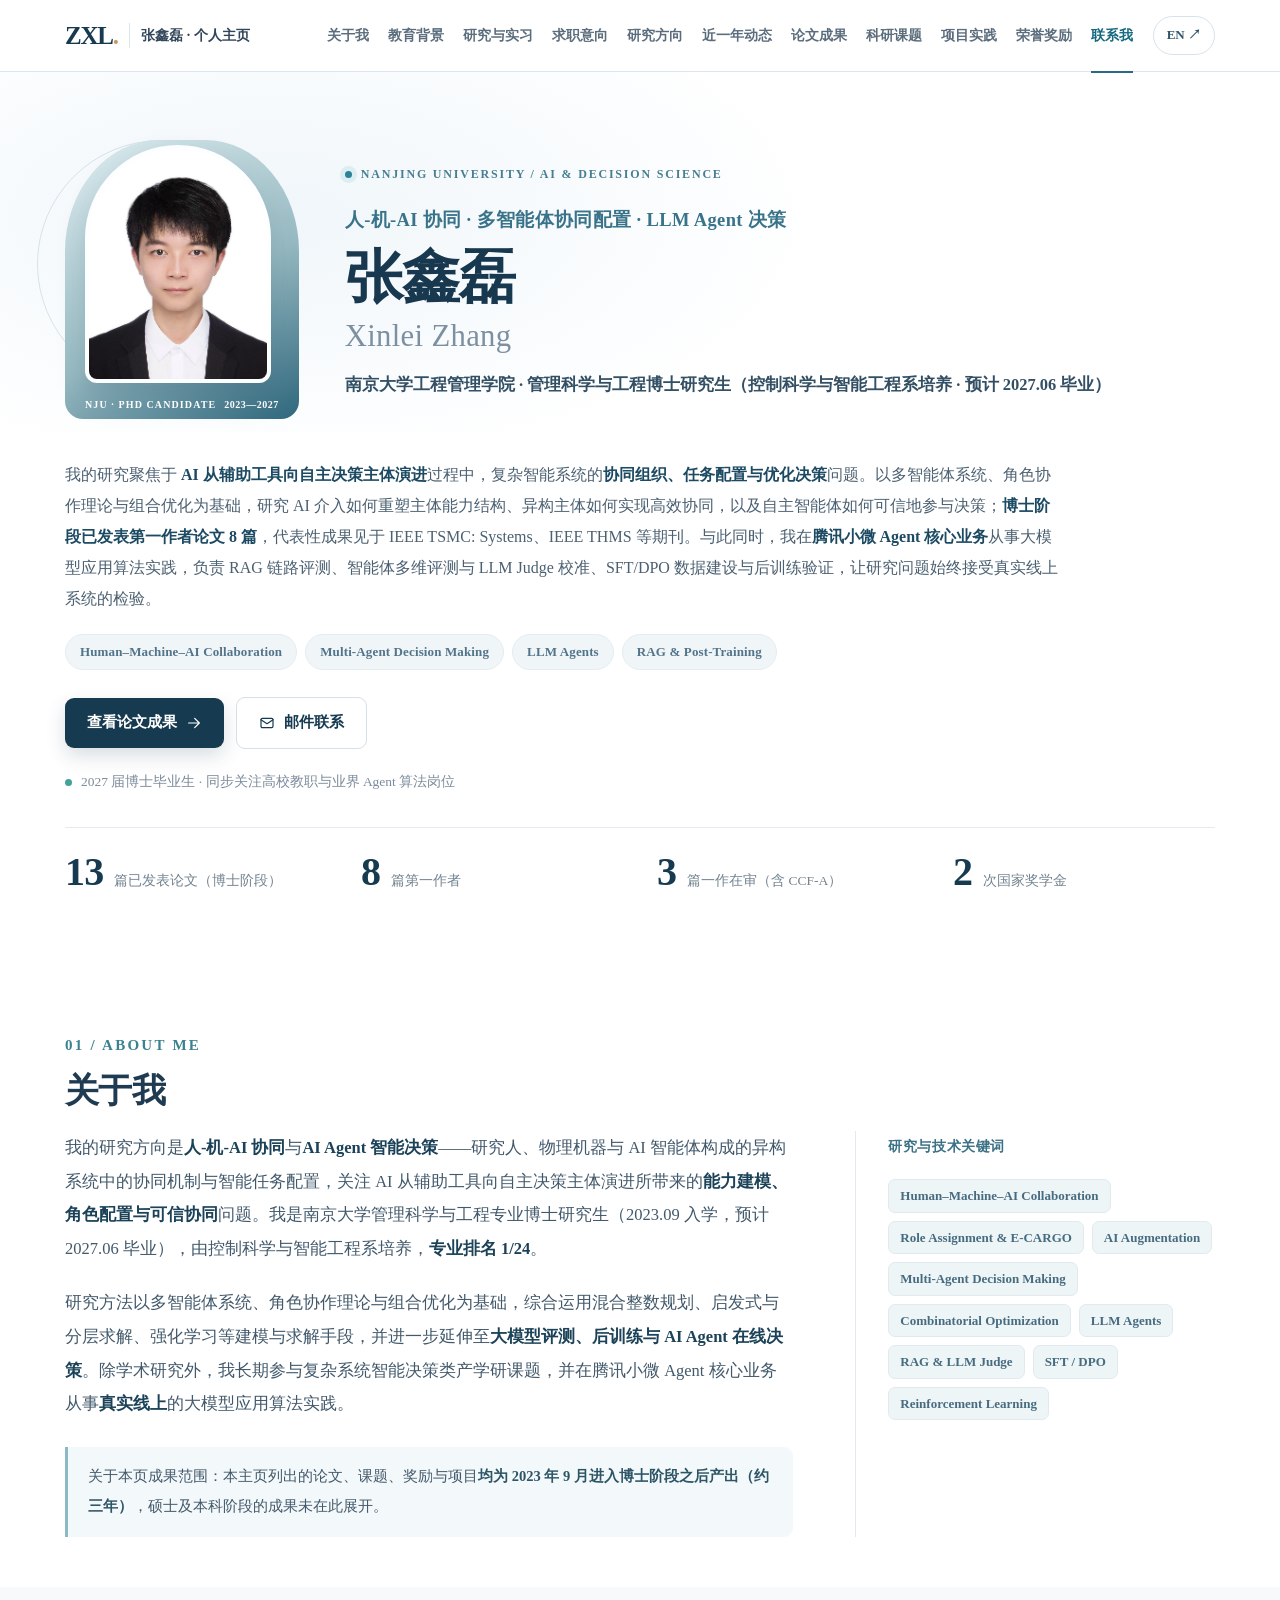
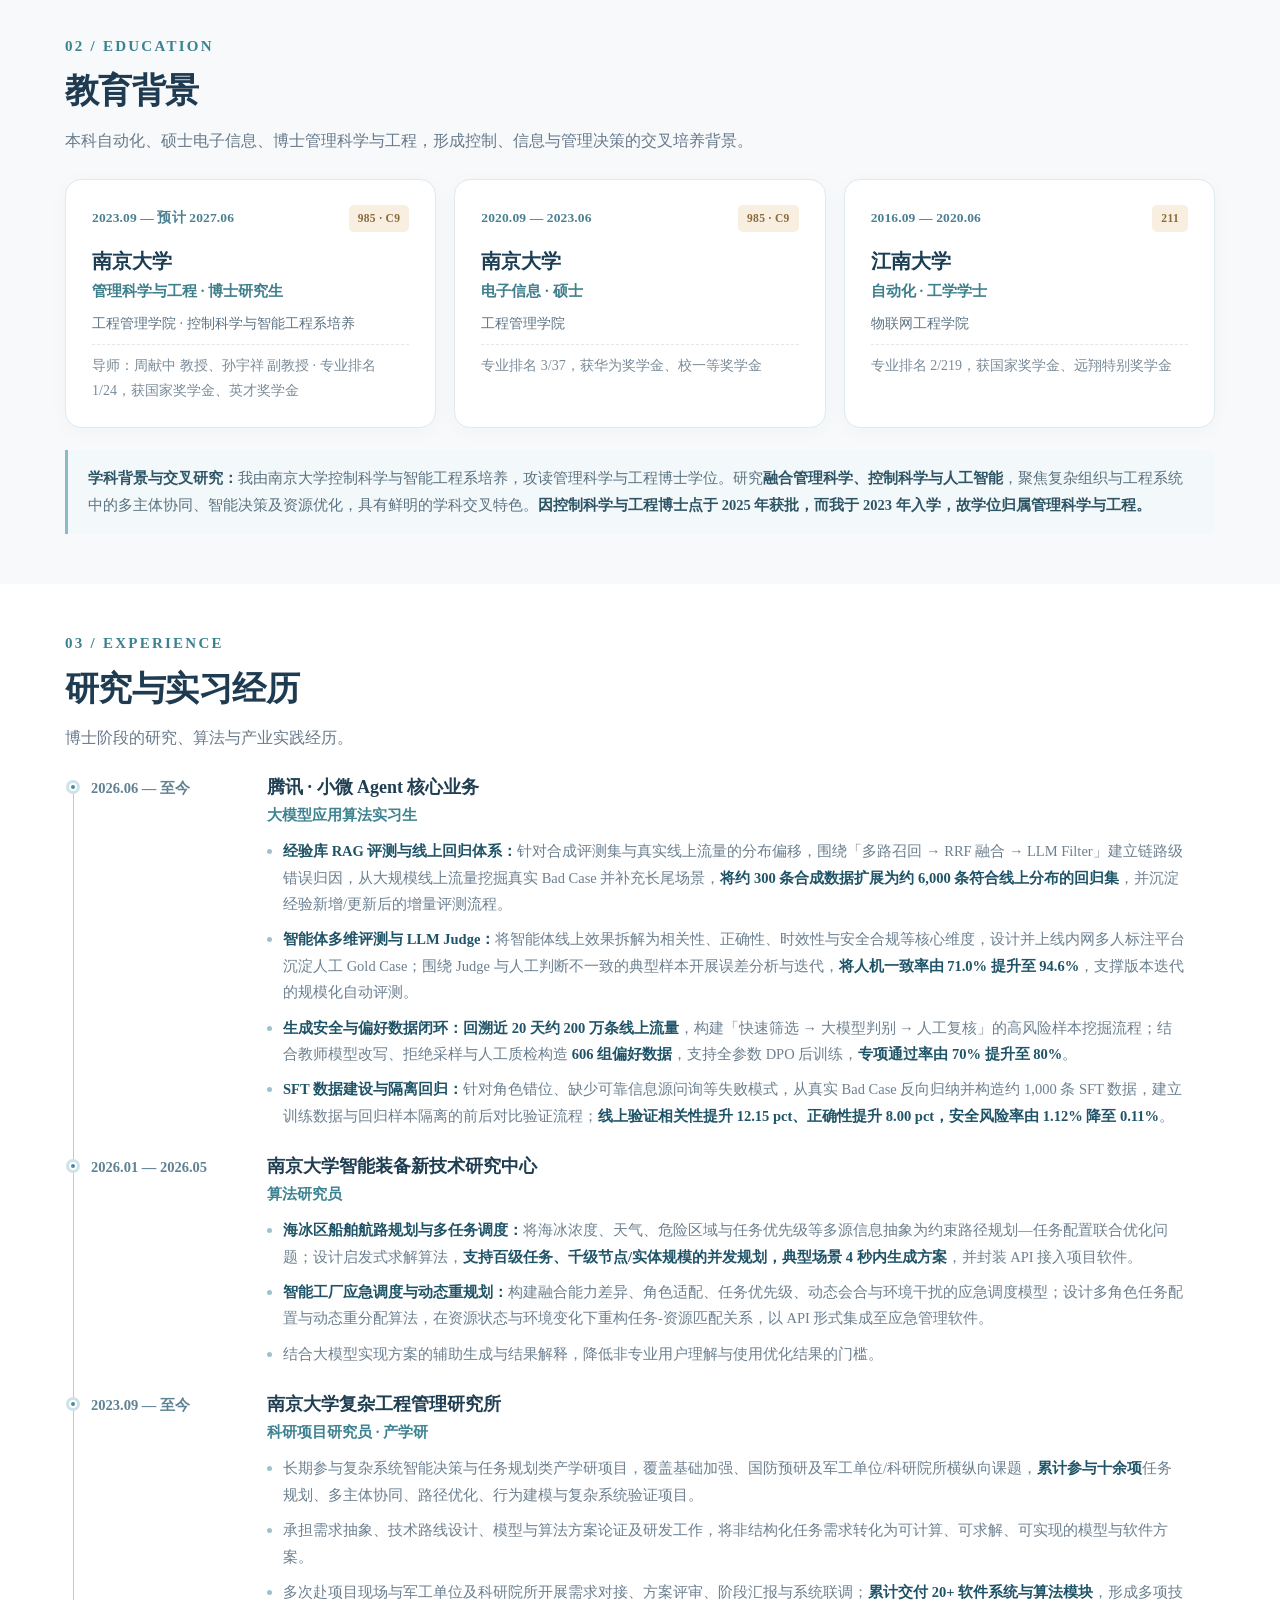
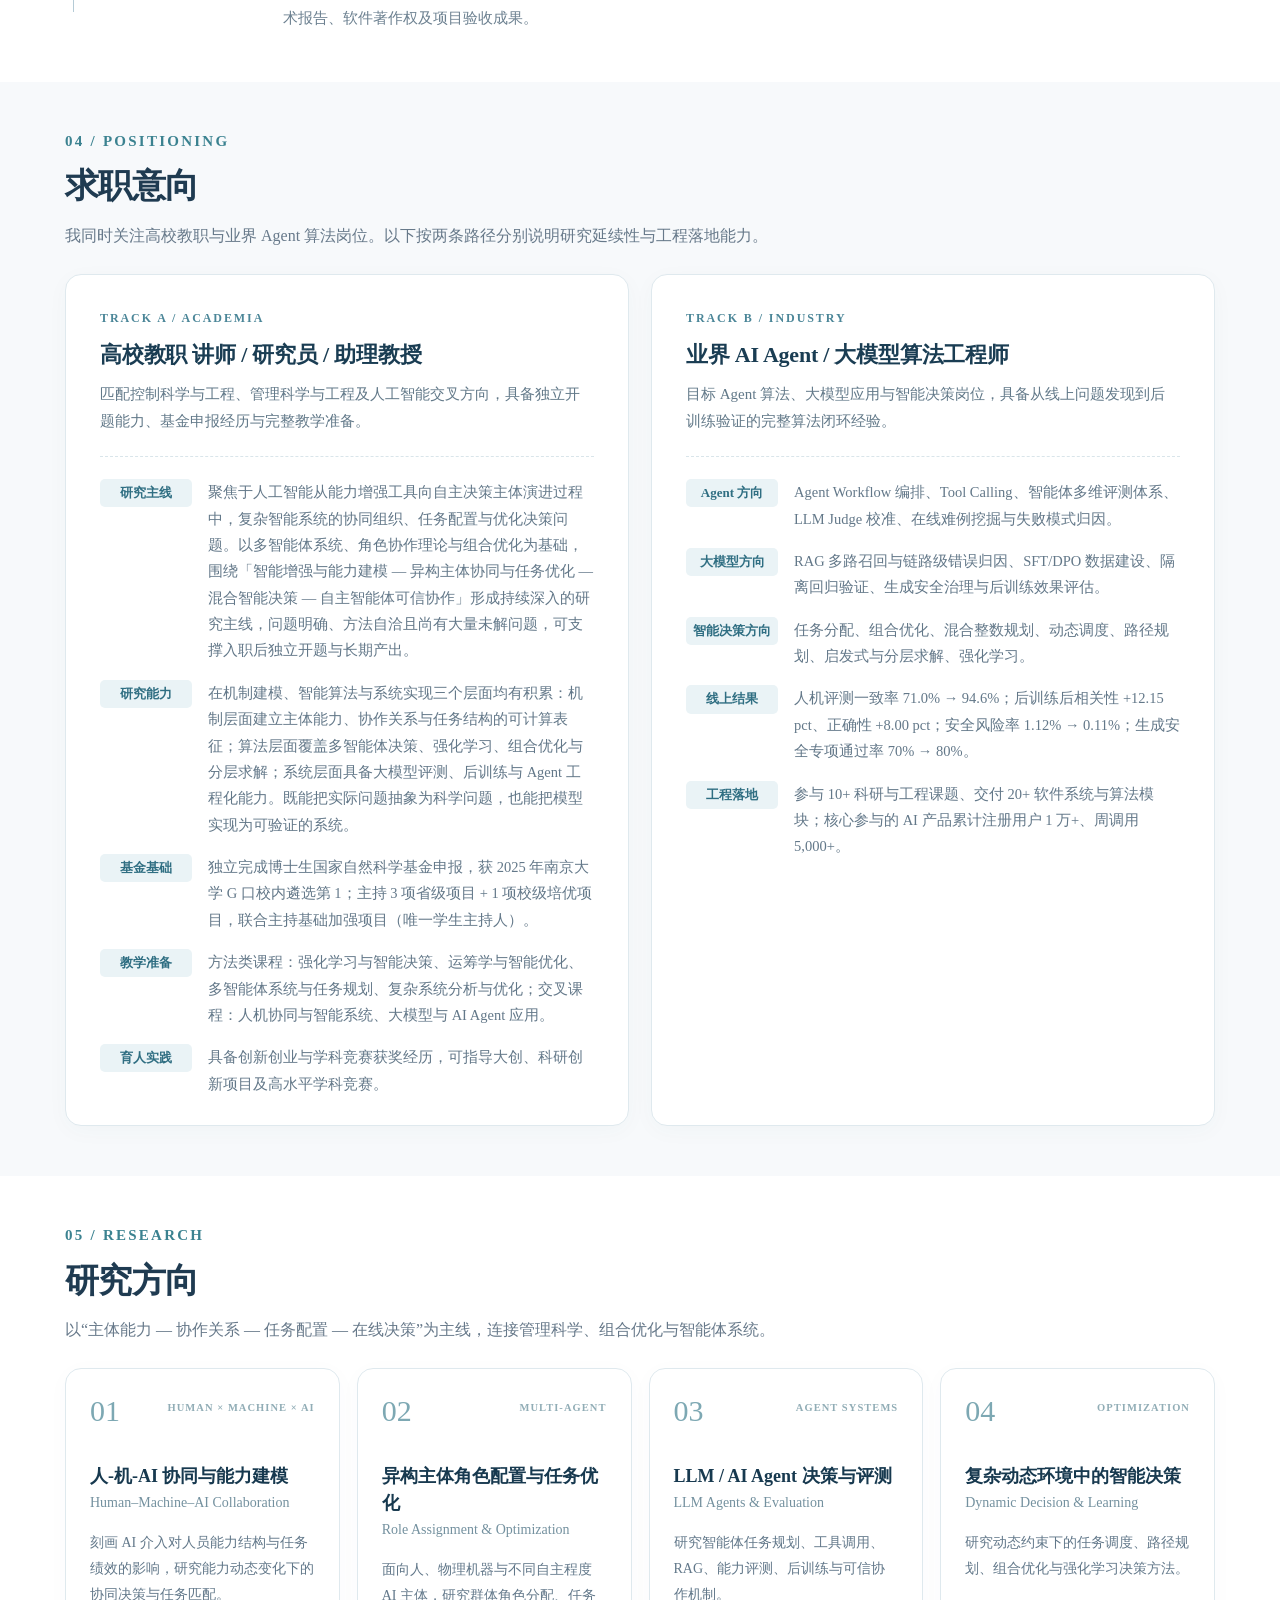
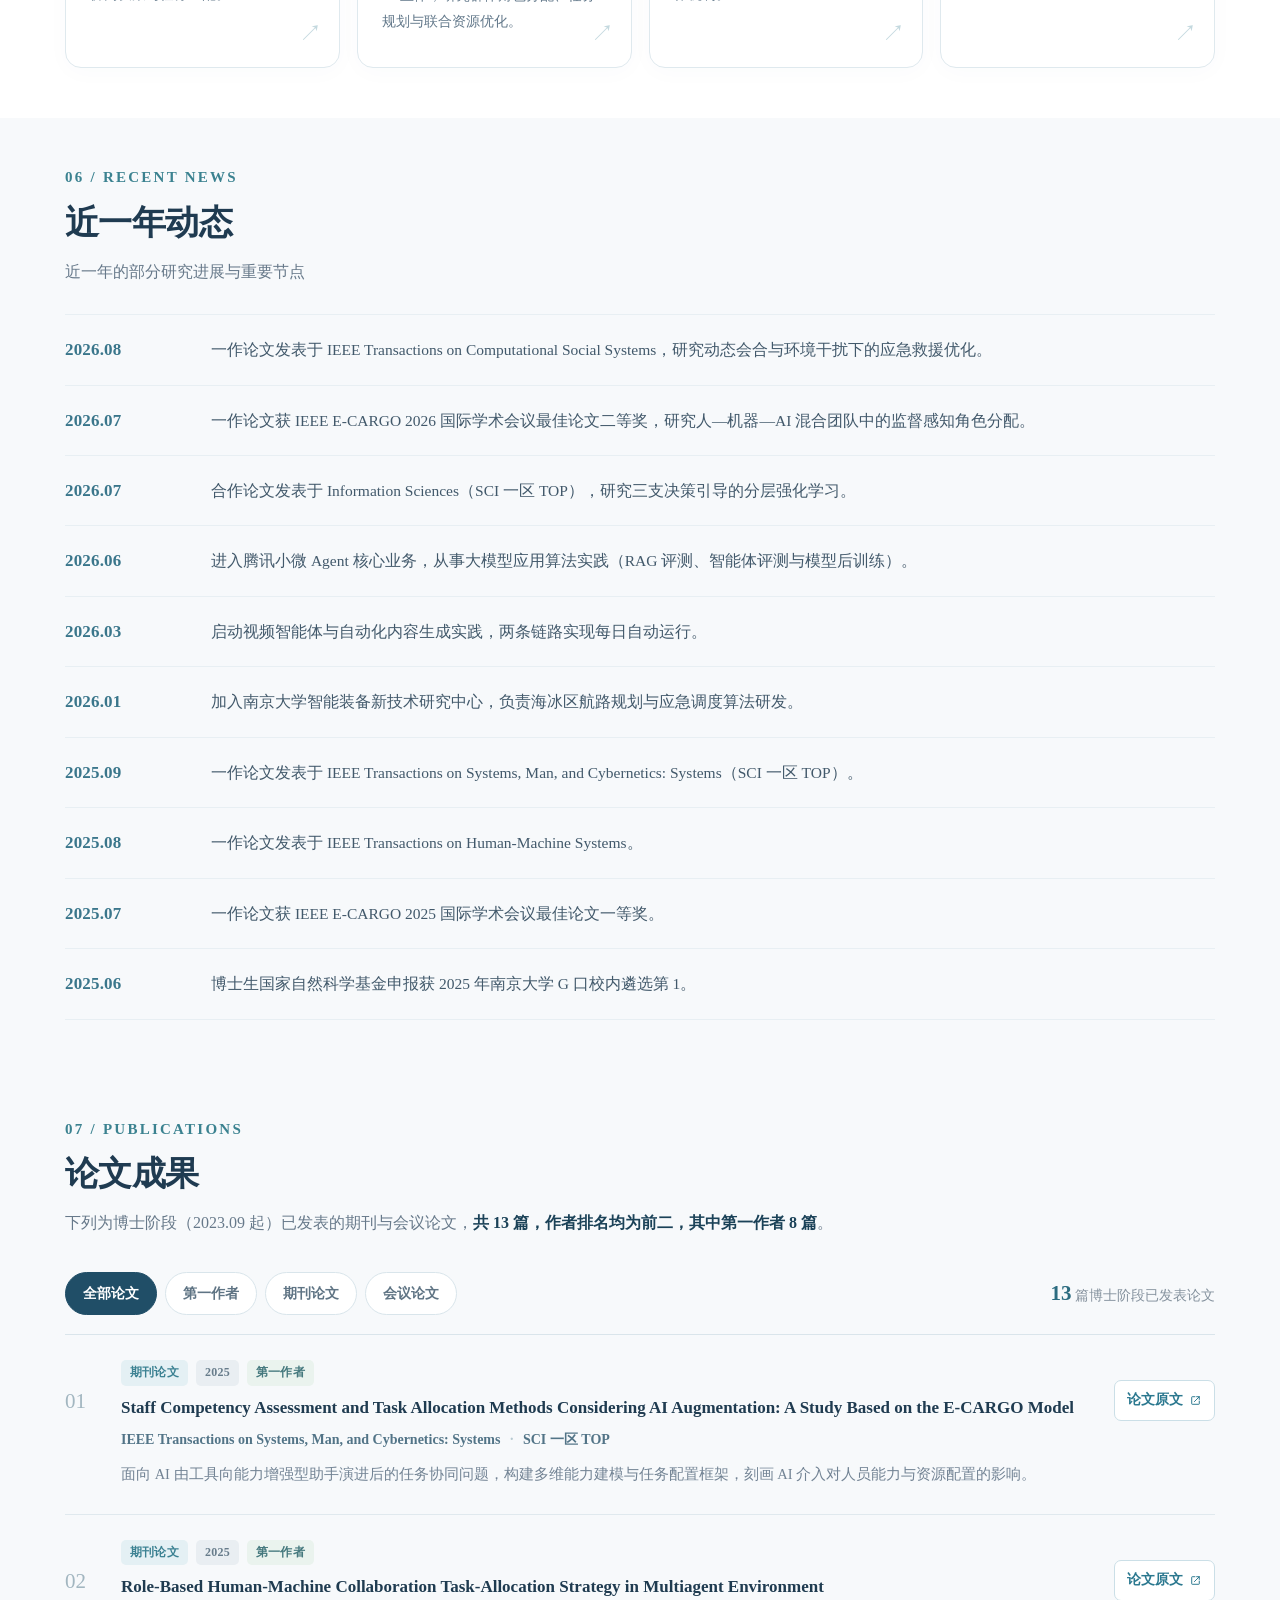
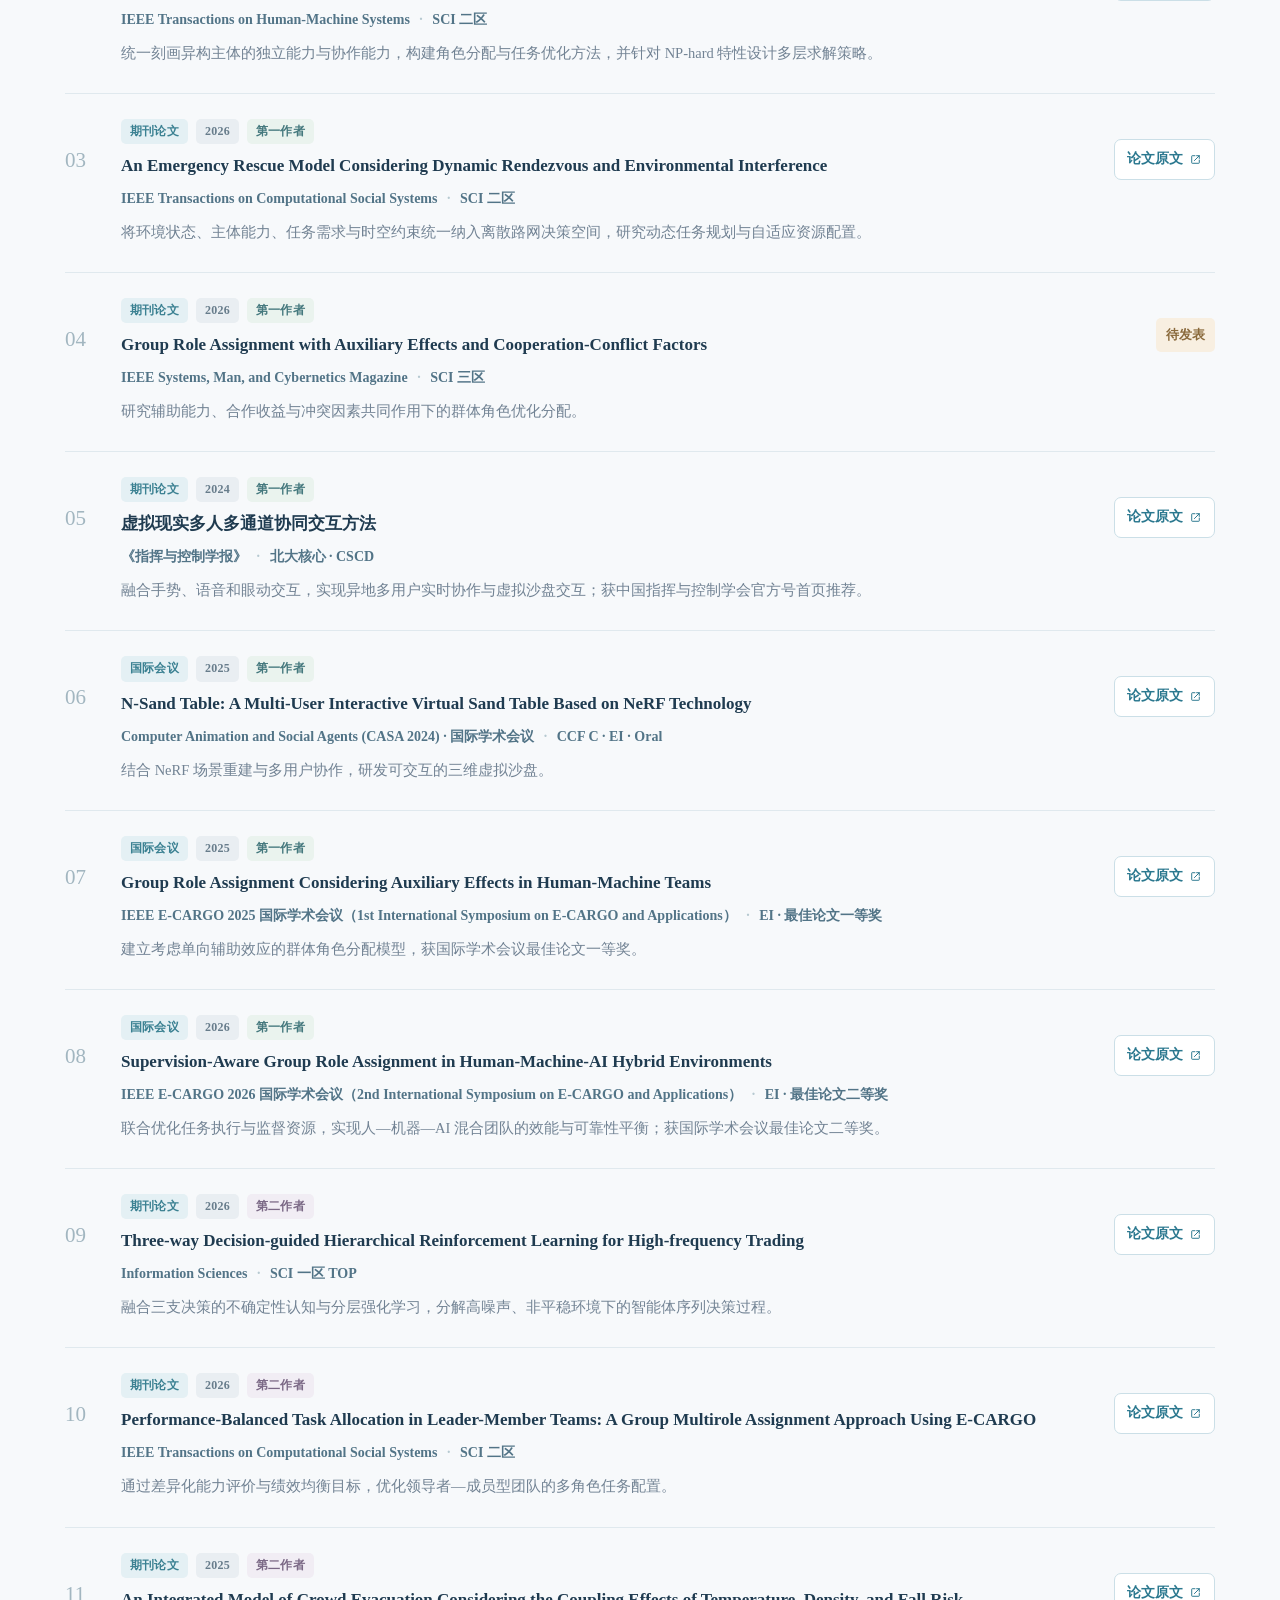
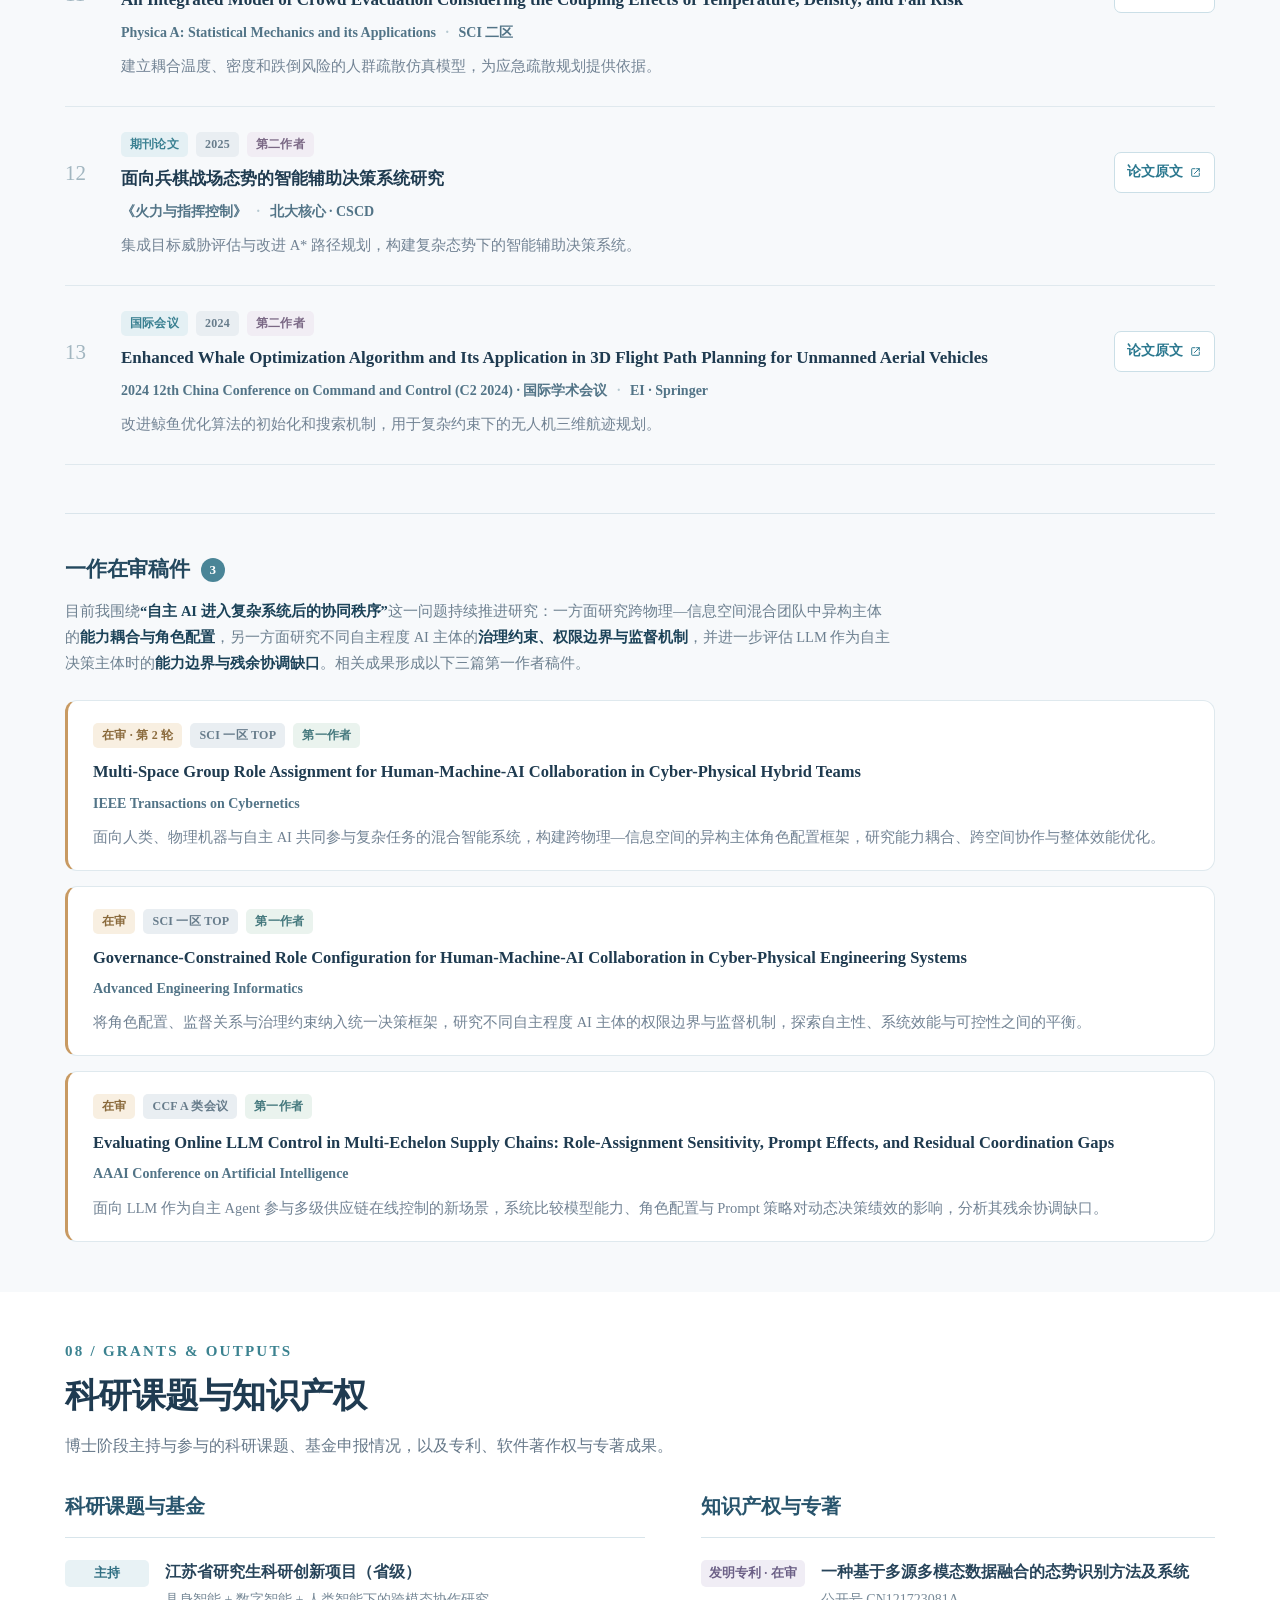
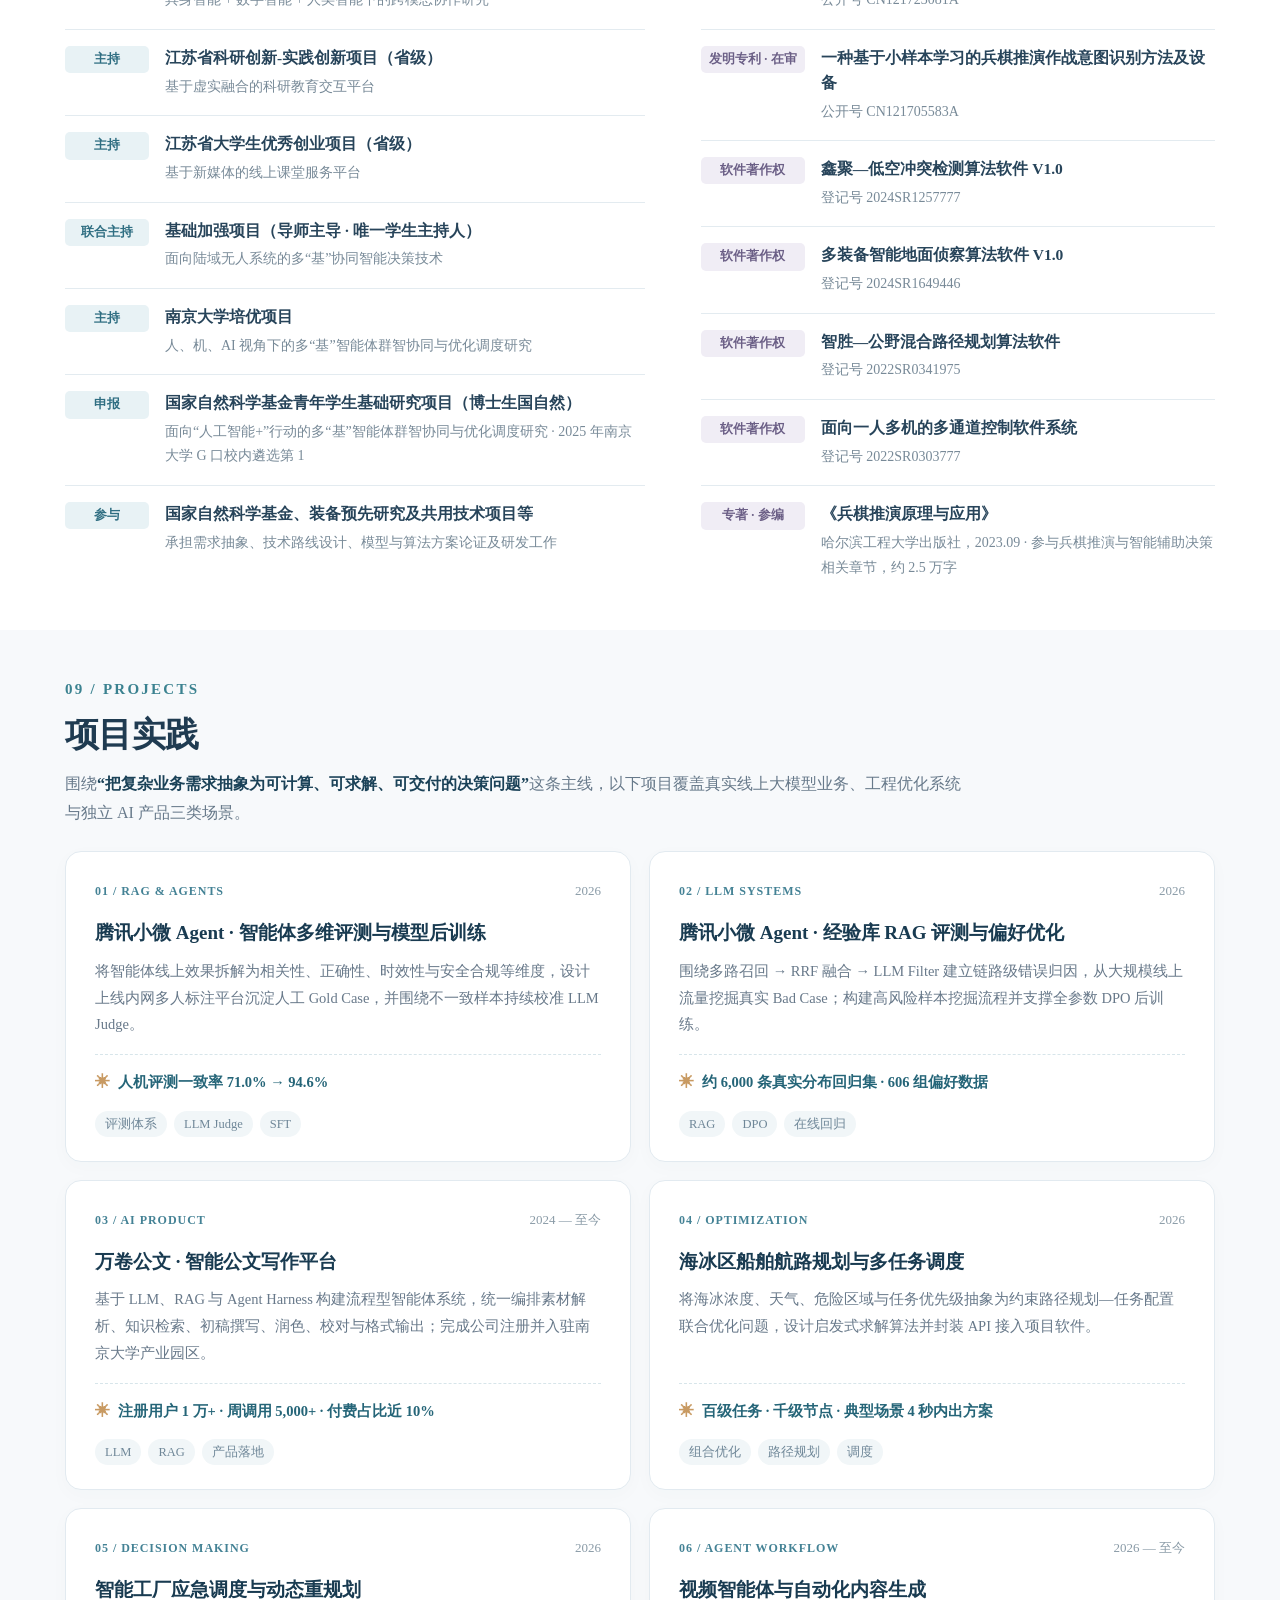
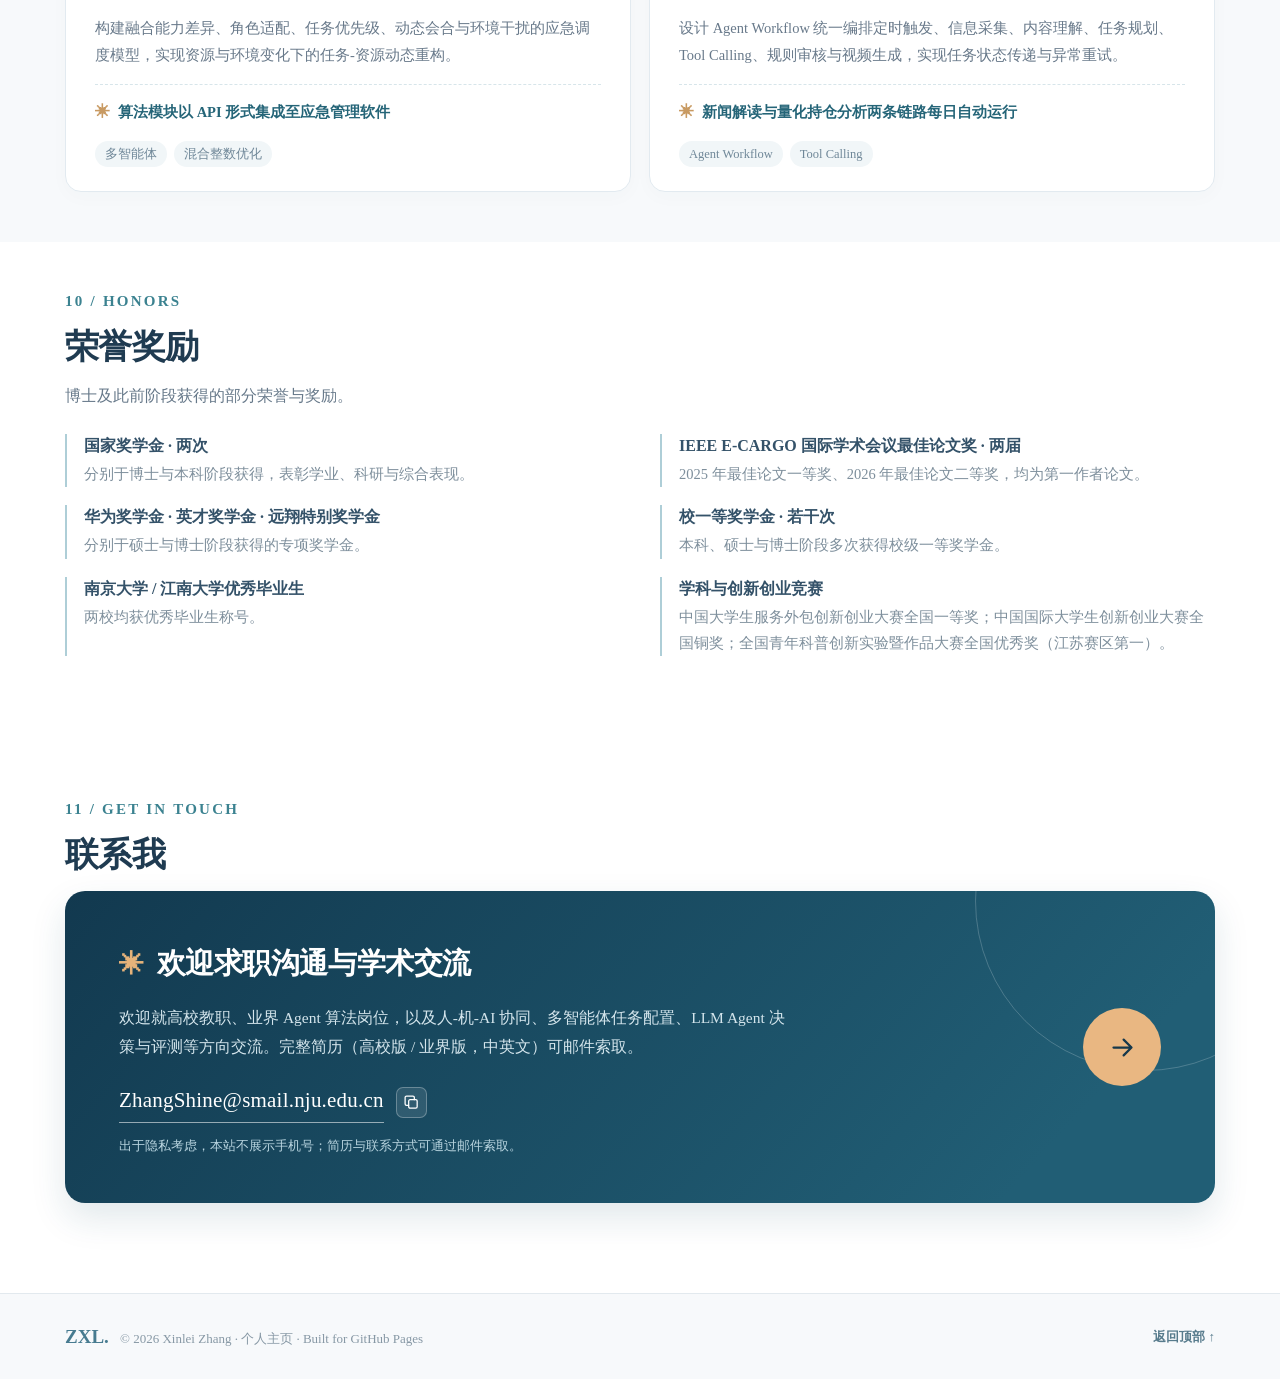
==== commit f4079d9b: "SEO 实体强化：补充导师、学院、研究中心等关联锚点，扩充 JSON-LD affiliation" ====
--- a/index.html
+++ b/index.html
@@ -5,9 +5,10 @@
 <meta name="viewport" content="width=device-width, initial-scale=1">
 <title>张鑫磊 | 南京大学博士研究生 · 人-机-AI 协同与 AI Agent 智能决策</title>
 <meta name="description" content="张鑫磊，南京大学管理科学与工程博士研究生（控制科学与智能工程系培养），研究人-机-AI 协同、多智能体协同配置与 LLM Agent 智能决策。博士阶段已发表论文 13 篇（第一作者 8 篇），现于腾讯小微 Agent 核心业务从事大模型应用算法实践。求职联系：ZhangShine@smail.nju.edu.cn">
-<meta name="keywords" content="张鑫磊,南京大学,博士研究生,人机AI协同,人-机-AI 协同,AI Agent,智能决策,多智能体系统,角色配置,E-CARGO,组合优化,大模型评测,管理科学与工程,控制科学与智能工程系,求职,个人主页">
+<meta name="keywords" content="张鑫磊,南京大学张鑫磊,南京大学,工程管理学院,控制科学与智能工程系,智能装备新技术研究中心,博士研究生,周献中,孙宇祥,人机AI协同,人-机-AI 协同,AI Agent,智能决策,多智能体系统,角色配置,E-CARGO,组合优化,大模型评测,管理科学与工程,求职,个人主页">
 <meta name="author" content="张鑫磊">
 <meta name="robots" content="index,follow,max-image-preview:large,max-snippet:-1">
+<meta name="google-site-verification" content="HGMWTCL0xuLLuoXf51bVLZwl76zY8WahN2dQPouRXxk">
 <meta name="theme-color" content="#f6f8fb">
 <link rel="canonical" href="https://zhangxinleime.github.io/">
 <link rel="alternate" hreflang="zh-CN" href="https://zhangxinleime.github.io/">
@@ -28,7 +29,7 @@
 <meta name="twitter:image" content="https://zhangxinleime.github.io/assets/portrait.jpg">
 <link rel="icon" type="image/svg+xml" href="assets/favicon.svg">
 <link rel="stylesheet" href="style.css">
-<script type="application/ld+json">{"@context":"https://schema.org","@type":"Person","name":"张鑫磊","alternateName":["Xinlei Zhang","张鑫磊","ZXL"],"url":"https://zhangxinleime.github.io/","mainEntityOfPage":{"@type":"WebPage","@id":"https://zhangxinleime.github.io/"},"image":"https://zhangxinleime.github.io/assets/portrait.jpg","email":"mailto:ZhangShine@smail.nju.edu.cn","jobTitle":"博士研究生","description":"张鑫磊，南京大学管理科学与工程博士研究生（控制科学与智能工程系培养），研究人-机-AI 协同、多智能体协同配置与 LLM Agent 智能决策。博士阶段已发表论文 13 篇（第一作者 8 篇），现于腾讯小微 Agent 核心业务从事大模型应用算法实践。求职联系：ZhangShine@smail.nju.edu.cn","affiliation":{"@type":"CollegeOrUniversity","name":"南京大学","url":"https://www.nju.edu.cn","sameAs":"https://en.wikipedia.org/wiki/Nanjing_University"},"alumniOf":[{"@type":"CollegeOrUniversity","name":"南京大学"},{"@type":"CollegeOrUniversity","name":"江南大学"}],"knowsAbout":["人-机-AI 协同","多智能体系统","智能任务配置","角色协作理论 E-CARGO","组合优化","强化学习","大模型评测","AI Agent 智能决策"],"knowsLanguage":["zh-CN","en"]}</script>
+<script type="application/ld+json">{"@context":"https://schema.org","@type":"Person","name":"张鑫磊","alternateName":["Xinlei Zhang","张鑫磊","ZHANG Xinlei","Zhang Xinlei"],"url":"https://zhangxinleime.github.io/","mainEntityOfPage":{"@type":"WebPage","@id":"https://zhangxinleime.github.io/"},"image":"https://zhangxinleime.github.io/assets/portrait.jpg","email":"mailto:ZhangShine@smail.nju.edu.cn","jobTitle":"博士研究生","description":"张鑫磊，南京大学管理科学与工程博士研究生（控制科学与智能工程系培养），研究人-机-AI 协同、多智能体协同配置与 LLM Agent 智能决策。博士阶段已发表论文 13 篇（第一作者 8 篇），现于腾讯小微 Agent 核心业务从事大模型应用算法实践。求职联系：ZhangShine@smail.nju.edu.cn","affiliation":[{"@type":"CollegeOrUniversity","name":"南京大学","url":"https://www.nju.edu.cn","sameAs":"https://en.wikipedia.org/wiki/Nanjing_University"},{"@type":"Organization","name":"南京大学工程管理学院","url":"https://sme.nju.edu.cn"},{"@type":"Organization","name":"南京大学智能装备新技术研究中心"}],"worksFor":{"@type":"Organization","name":"南京大学"},"alumniOf":[{"@type":"CollegeOrUniversity","name":"南京大学"},{"@type":"CollegeOrUniversity","name":"江南大学"}],"knowsAbout":["人-机-AI 协同","多智能体系统","智能任务配置","角色协作理论 E-CARGO","组合优化","强化学习","大模型评测","AI Agent 智能决策"],"knowsLanguage":["zh-CN","en"]}</script>
 </head>
 <body>
 <a href="#main" class="skip-link">跳到主要内容</a>
@@ -46,7 +47,7 @@
 <div class="eyebrow"><span class="eyebrow-dot"></span> NANJING UNIVERSITY  /  AI &amp; DECISION SCIENCE</div>
 <div class="hero-introline">人-机-AI 协同 · 多智能体协同配置 · LLM Agent 决策</div>
 <h1 id="hero-title">张鑫磊<span class="hero-english">Xinlei Zhang</span></h1>
-<p class="hero-role">南京大学 · 管理科学与工程博士研究生（控制科学与智能工程系培养 · 预计 2027.06 毕业）</p>
+<p class="hero-role">南京大学工程管理学院 · 管理科学与工程博士研究生（控制科学与智能工程系培养 · 预计 2027.06 毕业）</p>
 </div></div>
 <div class="hero-copy">
 <p class="hero-description">我的研究聚焦于 <strong class="hl">AI 从辅助工具向自主决策主体演进</strong>过程中，复杂智能系统的<strong class="hl">协同组织、任务配置与优化决策</strong>问题。以多智能体系统、角色协作理论与组合优化为基础，研究 AI 介入如何重塑主体能力结构、异构主体如何实现高效协同，以及自主智能体如何可信地参与决策；<strong class="hl">博士阶段已发表第一作者论文 8 篇</strong>，代表性成果见于 IEEE TSMC: Systems、IEEE THMS 等期刊。与此同时，我在<strong class="hl">腾讯小微 Agent 核心业务</strong>从事大模型应用算法实践，负责 RAG 链路评测、智能体多维评测与 LLM Judge 校准、SFT/DPO 数据建设与后训练验证，让研究问题始终接受真实线上系统的检验。</p>
@@ -59,7 +60,7 @@
 <div class="section-header"><div class="section-number">01 / ABOUT ME</div><h2>关于我</h2></div><div class="about-layout"><div class="about-text"><p>我的研究方向是<strong class="hl">人-机-AI 协同</strong>与<strong class="hl">AI Agent 智能决策</strong>——研究人、物理机器与 AI 智能体构成的异构系统中的协同机制与智能任务配置，关注 AI 从辅助工具向自主决策主体演进所带来的<strong class="hl">能力建模、角色配置与可信协同</strong>问题。我是南京大学管理科学与工程专业博士研究生（2023.09 入学，预计 2027.06 毕业），由控制科学与智能工程系培养，<strong class="hl">专业排名 1/24</strong>。</p><p>研究方法以多智能体系统、角色协作理论与组合优化为基础，综合运用混合整数规划、启发式与分层求解、强化学习等建模与求解手段，并进一步延伸至<strong class="hl">大模型评测、后训练与 AI Agent 在线决策</strong>。除学术研究外，我长期参与复杂系统智能决策类产学研课题，并在腾讯小微 Agent 核心业务从事<strong class="hl">真实线上</strong>的大模型应用算法实践。</p><p class="stage-note">关于本页成果范围：本主页列出的论文、课题、奖励与项目<strong class="hl">均为 2023 年 9 月进入博士阶段之后产出（约三年）</strong>，硕士及本科阶段的成果未在此展开。</p></div><div class="about-aside"><span class="aside-heading">研究与技术关键词</span><div class="tag-cloud"><span>Human–Machine–AI Collaboration</span><span>Role Assignment &amp; E-CARGO</span><span>AI Augmentation</span><span>Multi-Agent Decision Making</span><span>Combinatorial Optimization</span><span>LLM Agents</span><span>RAG &amp; LLM Judge</span><span>SFT / DPO</span><span>Reinforcement Learning</span></div></div></div>
 </div></section>
 <section id="education" class="section section-soft"><div class="container">
-<div class="section-header"><div class="section-number">02 / EDUCATION</div><h2>教育背景</h2></div><p class="section-lead">本科自动化、硕士电子信息、博士管理科学与工程，形成控制、信息与管理决策的交叉培养背景。</p><div class="edu-grid"><article class="edu-card"><div class="edu-top"><span class="edu-years">2023.09 — 预计 2027.06</span><span class="edu-badge">985 · C9</span></div><h3>南京大学</h3><div class="edu-degree">管理科学与工程 · 博士研究生</div><div class="edu-dept">工程管理学院 · 控制科学与智能工程系培养</div><p>专业排名 1/24，获国家奖学金、英才奖学金</p></article><article class="edu-card"><div class="edu-top"><span class="edu-years">2020.09 — 2023.06</span><span class="edu-badge">985 · C9</span></div><h3>南京大学</h3><div class="edu-degree">电子信息 · 硕士</div><div class="edu-dept">工程管理学院</div><p>专业排名 3/37，获华为奖学金、校一等奖学金</p></article><article class="edu-card"><div class="edu-top"><span class="edu-years">2016.09 — 2020.06</span><span class="edu-badge">211</span></div><h3>江南大学</h3><div class="edu-degree">自动化 · 工学学士</div><div class="edu-dept">物联网工程学院</div><p>专业排名 2/219，获国家奖学金、远翔特别奖学金</p></article></div><p class="stage-note edu-note"><strong class="hl">学科背景与交叉研究：</strong>我由南京大学控制科学与智能工程系培养，攻读管理科学与工程博士学位。研究<strong class="hl">融合管理科学、控制科学与人工智能</strong>，聚焦复杂组织与工程系统中的多主体协同、智能决策及资源优化，具有鲜明的学科交叉特色。<strong class="hl">因控制科学与工程博士点于 2025 年获批，而我于 2023 年入学，故学位归属管理科学与工程。</strong></p></div></section>
+<div class="section-header"><div class="section-number">02 / EDUCATION</div><h2>教育背景</h2></div><p class="section-lead">本科自动化、硕士电子信息、博士管理科学与工程，形成控制、信息与管理决策的交叉培养背景。</p><div class="edu-grid"><article class="edu-card"><div class="edu-top"><span class="edu-years">2023.09 — 预计 2027.06</span><span class="edu-badge">985 · C9</span></div><h3>南京大学</h3><div class="edu-degree">管理科学与工程 · 博士研究生</div><div class="edu-dept">工程管理学院 · 控制科学与智能工程系培养</div><p>导师：周献中 教授、孙宇祥 副教授 · 专业排名 1/24，获国家奖学金、英才奖学金</p></article><article class="edu-card"><div class="edu-top"><span class="edu-years">2020.09 — 2023.06</span><span class="edu-badge">985 · C9</span></div><h3>南京大学</h3><div class="edu-degree">电子信息 · 硕士</div><div class="edu-dept">工程管理学院</div><p>专业排名 3/37，获华为奖学金、校一等奖学金</p></article><article class="edu-card"><div class="edu-top"><span class="edu-years">2016.09 — 2020.06</span><span class="edu-badge">211</span></div><h3>江南大学</h3><div class="edu-degree">自动化 · 工学学士</div><div class="edu-dept">物联网工程学院</div><p>专业排名 2/219，获国家奖学金、远翔特别奖学金</p></article></div><p class="stage-note edu-note"><strong class="hl">学科背景与交叉研究：</strong>我由南京大学控制科学与智能工程系培养，攻读管理科学与工程博士学位。研究<strong class="hl">融合管理科学、控制科学与人工智能</strong>，聚焦复杂组织与工程系统中的多主体协同、智能决策及资源优化，具有鲜明的学科交叉特色。<strong class="hl">因控制科学与工程博士点于 2025 年获批，而我于 2023 年入学，故学位归属管理科学与工程。</strong></p></div></section>
 <section id="experience" class="section"><div class="container">
 <div class="section-header"><div class="section-number">03 / EXPERIENCE</div><h2>研究与实习经历</h2></div><p class="section-lead">博士阶段的研究、算法与产业实践经历。</p><div class="timeline timeline-wide"><div class="timeline-item"><div class="timeline-date">2026.06 — 至今</div><div class="timeline-content"><h4>腾讯 · 小微 Agent 核心业务</h4><div class="timeline-role">大模型应用算法实习生</div><ul class="work-points"><li><strong class="hl">经验库 RAG 评测与线上回归体系：</strong>针对合成评测集与真实线上流量的分布偏移，围绕「多路召回 → RRF 融合 → LLM Filter」建立链路级错误归因，从大规模线上流量挖掘真实 Bad Case 并补充长尾场景，<strong class="hl">将约 300 条合成数据扩展为约 6,000 条符合线上分布的回归集</strong>，并沉淀经验新增/更新后的增量评测流程。</li><li><strong class="hl">智能体多维评测与 LLM Judge：</strong>将智能体线上效果拆解为相关性、正确性、时效性与安全合规等核心维度，设计并上线内网多人标注平台沉淀人工 Gold Case；围绕 Judge 与人工判断不一致的典型样本开展误差分析与迭代，<strong class="hl">将人机一致率由 71.0% 提升至 94.6%</strong>，支撑版本迭代的规模化自动评测。</li><li><strong class="hl">生成安全与偏好数据闭环：</strong><strong class="hl">回溯近 20 天约 200 万条线上流量</strong>，构建「快速筛选 → 大模型判别 → 人工复核」的高风险样本挖掘流程；结合教师模型改写、拒绝采样与人工质检构造 <strong class="hl">606 组偏好数据</strong>，支持全参数 DPO 后训练，<strong class="hl">专项通过率由 70% 提升至 80%</strong>。</li><li><strong class="hl">SFT 数据建设与隔离回归：</strong>针对角色错位、缺少可靠信息源问询等失败模式，从真实 Bad Case 反向归纳并构造约 1,000 条 SFT 数据，建立训练数据与回归样本隔离的前后对比验证流程；<strong class="hl">线上验证相关性提升 12.15 pct、正确性提升 8.00 pct，安全风险率由 1.12% 降至 0.11%</strong>。</li></ul></div></div><div class="timeline-item"><div class="timeline-date">2026.01 — 2026.05</div><div class="timeline-content"><h4>南京大学智能装备新技术研究中心</h4><div class="timeline-role">算法研究员</div><ul class="work-points"><li><strong class="hl">海冰区船舶航路规划与多任务调度：</strong>将海冰浓度、天气、危险区域与任务优先级等多源信息抽象为约束路径规划—任务配置联合优化问题；设计启发式求解算法，<strong class="hl">支持百级任务、千级节点/实体规模的并发规划，典型场景 4 秒内生成方案</strong>，并封装 API 接入项目软件。</li><li><strong class="hl">智能工厂应急调度与动态重规划：</strong>构建融合能力差异、角色适配、任务优先级、动态会合与环境干扰的应急调度模型；设计多角色任务配置与动态重分配算法，在资源状态与环境变化下重构任务-资源匹配关系，以 API 形式集成至应急管理软件。</li><li>结合大模型实现方案的辅助生成与结果解释，降低非专业用户理解与使用优化结果的门槛。</li></ul></div></div><div class="timeline-item"><div class="timeline-date">2023.09 — 至今</div><div class="timeline-content"><h4>南京大学复杂工程管理研究所</h4><div class="timeline-role">科研项目研究员 · 产学研</div><ul class="work-points"><li>长期参与复杂系统智能决策与任务规划类产学研项目，覆盖基础加强、国防预研及军工单位/科研院所横纵向课题，<strong class="hl">累计参与十余项</strong>任务规划、多主体协同、路径优化、行为建模与复杂系统验证项目。</li><li>承担需求抽象、技术路线设计、模型与算法方案论证及研发工作，将非结构化任务需求转化为可计算、可求解、可实现的模型与软件方案。</li><li>多次赴项目现场与军工单位及科研院所开展需求对接、方案评审、阶段汇报与系统联调；<strong class="hl">累计交付 20+ 软件系统与算法模块</strong>，形成多项技术报告、软件著作权及项目验收成果。</li></ul></div></div></div></div></section>
 <section id="positioning" class="section section-soft"><div class="container">
